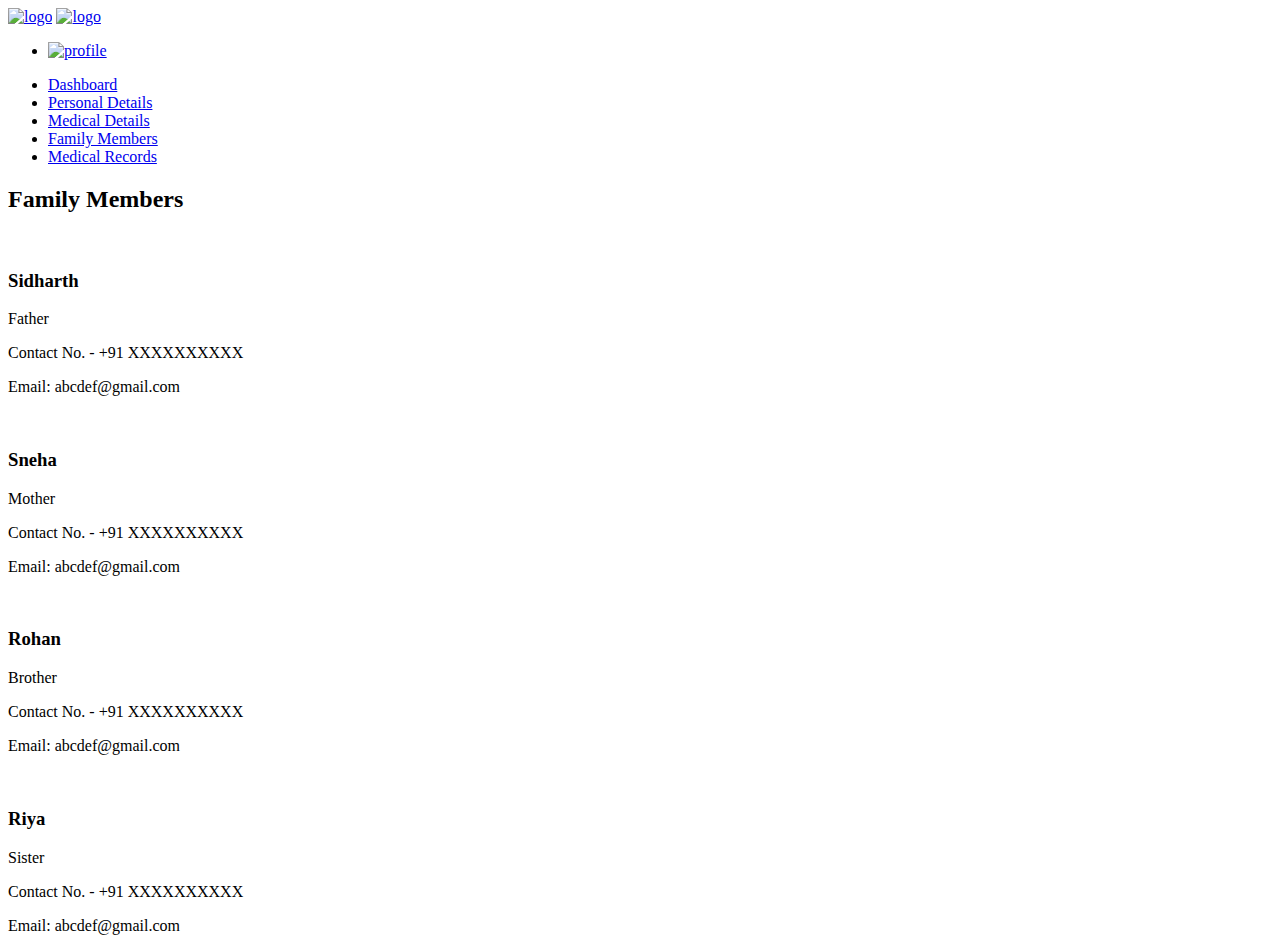
==== family_members.html @ d329fb8d "Add files via upload" ====
<!DOCTYPE html>
<html lang="en">

<head>
    <meta charset="UTF-8">
    <meta http-equiv="X-UA-Compatible" content="IE=edge">
    <meta name="viewport" content="width=device-width, initial-scale=1.0">
    <title>Family Members</title>
    <link rel="stylesheet" href="/assets/css/adminstyle.css">
    <link rel="shortcut icon" href="/images/logo.png" />
</head>

<div class="container-scroller">
  <nav class="navbar col-lg-12 col-12 p-0 fixed-top d-flex flex-row">
    <div class="text-center navbar-brand-wrapper d-flex align-items-center justify-content-center">
      <a class="navbar-brand brand-logo mr-5" href="./homeindex.html"><img src="/images/favicon.jpeg" class="mr-2"
          alt="logo" /></a>
      <a class="navbar-brand brand-logo-mini" href="./homeindex.html"><img src="/images/favicon.jpeg" alt="logo" /></a>
    </div>
    <div class="navbar-menu-wrapper d-flex align-items-center justify-content-end">
      <ul class="navbar-nav navbar-nav-right">
        <li class="nav-item nav-profile dropdown">
          <a class="nav-link dropdown-toggle" href="./index.html" data-toggle="dropdown" id="profileDropdown">
            <img src="/images/profile.jpg" alt="profile" />
          </a>
        </li>
      </ul>

    </div>
  </nav>

    
  <div class="container-fluid page-body-wrapper">
    <nav class="sidebar sidebar-offcanvas" id="sidebar">
      <ul class="nav">
        <li class="nav-item">
          <a class="nav-link" href="./index.html">
            <i class="icon-grid menu-icon"></i>
            <span class="menu-title">Dashboard</span>
          </a>
        </li>

        <li class="nav-item">
          <a class="nav-link" href="./personal_details.html">
            <i class="icon-grid menu-icon"></i>
            <span class="menu-title">Personal Details</span>
          </a>
        </li>

        <li class="nav-item">
          <a class="nav-link" href="./medical_details.html">
            <i class="icon-grid menu-icon"></i>
            <span class="menu-title">Medical Details</span>
          </a>
        </li>

        <li class="nav-item">
          <a class="nav-link" href="./family_members.html">
            <i class="icon-grid menu-icon"></i>
            <span class="menu-title">Family Members</span>
          </a>
        </li>

        <li class="nav-item">
          <a class="nav-link" href="./past_record.html">
            <i class="icon-grid menu-icon"></i>
            <span class="menu-title">Medical Records</span>
          </a>
        </li>
                            
      </ul>
    </nav>
    <section id="family_members" class="family_members">
      <div class="container">

        <div class="family_members_section-title">
          <h2>Family Members</h2>
          
        </div>

        <div class="row">

          <div class="col-lg-6">
            <div class="member d-flex align-items-start">
              <div class="pic"><img src="/images/family_members/father.png" class="img-fluid" alt=""></div>
              <div class="member-info">
                <h3>Sidharth</h3>
                <span>Father</span>
                <p>Contact No. - +91 XXXXXXXXXX</p>
                <p>Email: abcdef@gmail.com</p>
              </div>
            </div>
          </div>

          <div class="col-lg-6 mt-4 mt-lg-0">
            <div class="member d-flex align-items-start">
              <div class="pic"><img src="/images/family_members/women.jpeg" class="img-fluid" alt=""></div>
              <div class="member-info">
                <h3>Sneha</h3>
                <span>Mother</span>
                <p>Contact No. - +91 XXXXXXXXXX</p>
                <p>Email: abcdef@gmail.com</p>
              </div>
            </div>
          </div>

          <div class="col-lg-6 mt-4">
            <div class="member d-flex align-items-start">
              <div class="pic"><img src="/images/family_members/brother.jpg" class="img-fluid" alt=""></div>
              <div class="member-info">
                <h3>Rohan</h3>
                <span>Brother</span>
                <p>Contact No. - +91 XXXXXXXXXX</p>
                <p>Email: abcdef@gmail.com</p>
              </div>
            </div>
          </div>

          <div class="col-lg-6 mt-4">
            <div class="member d-flex align-items-start">
              <div class="pic"><img src="/images/family_members/sister.jpg" class="img-fluid" alt=""></div>
              <div class="member-info">
                <h3>Riya</h3>
                <span>Sister</span>
                <p>Contact No. - +91 XXXXXXXXXX</p>
                <p>Email: abcdef@gmail.com</p>
              </div>
            </div>
          </div>
        </div>
      </div>
    </section>

</html>
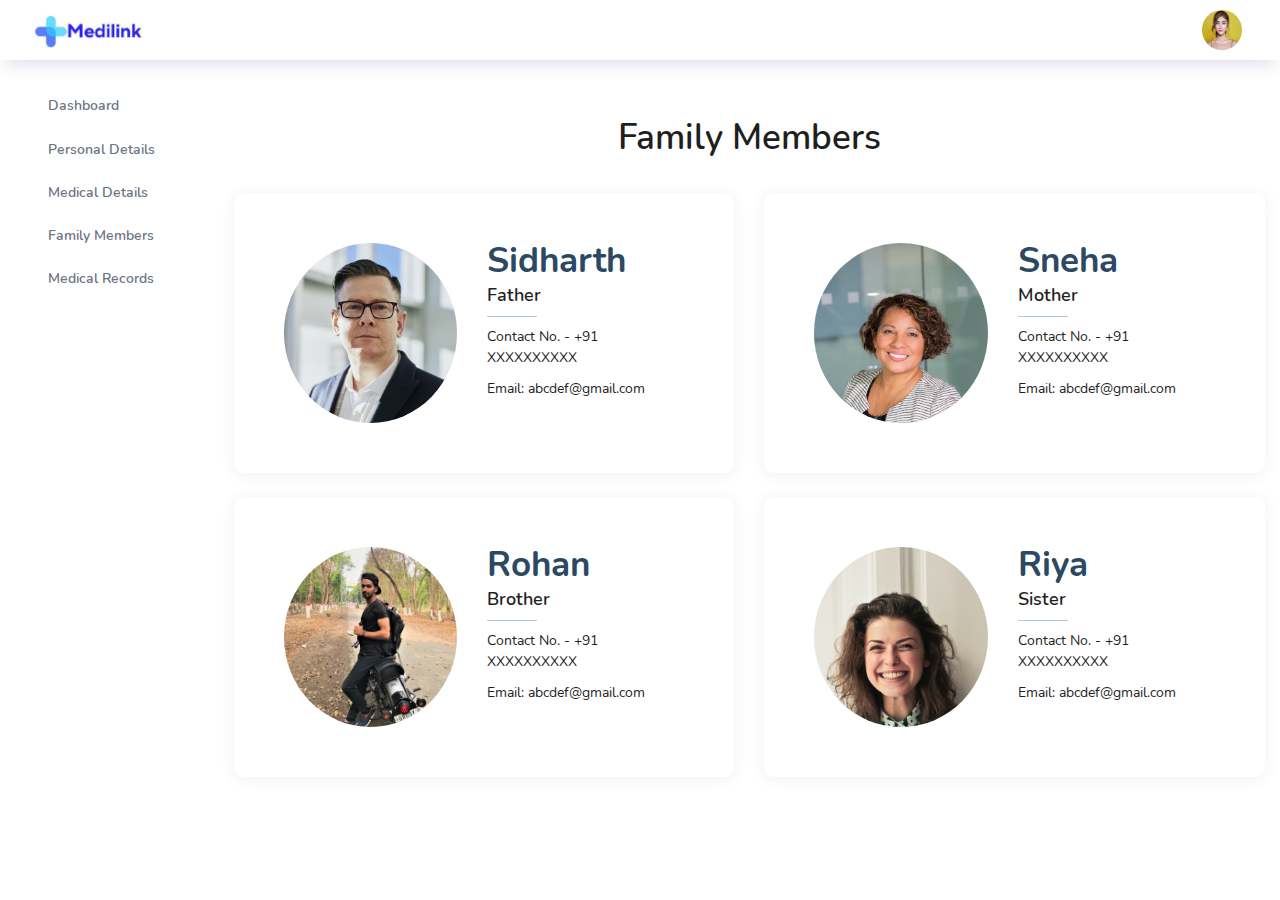
==== commit fa46697e: "Update family_members.html by replacing index.html with home_index.html" ====
--- a/family_members.html
+++ b/family_members.html
@@ -20,7 +20,7 @@
     <div class="navbar-menu-wrapper d-flex align-items-center justify-content-end">
       <ul class="navbar-nav navbar-nav-right">
         <li class="nav-item nav-profile dropdown">
-          <a class="nav-link dropdown-toggle" href="./index.html" data-toggle="dropdown" id="profileDropdown">
+          <a class="nav-link dropdown-toggle" href="./home_index.html" data-toggle="dropdown" id="profileDropdown">
             <img src="/images/profile.jpg" alt="profile" />
           </a>
         </li>
@@ -34,7 +34,7 @@
     <nav class="sidebar sidebar-offcanvas" id="sidebar">
       <ul class="nav">
         <li class="nav-item">
-          <a class="nav-link" href="./index.html">
+          <a class="nav-link" href="./home_index.html">
             <i class="icon-grid menu-icon"></i>
             <span class="menu-title">Dashboard</span>
           </a>
@@ -131,4 +131,4 @@
       </div>
     </section>
 
-</html>+</html>
--- a/assets/css/adminstyle.css
+++ b/assets/css/adminstyle.css
@@ -0,0 +1,30624 @@
+@-moz-keyframes flash {
+  0% {
+    opacity: 1;
+  }
+  25% {
+    opacity: 0;
+  }
+  50% {
+    opacity: 1;
+  }
+  75% {
+    opacity: 0;
+  }
+  100% {
+    opacity: 1;
+  }
+}
+
+@-webkit-keyframes flash {
+  0% {
+    opacity: 1;
+  }
+  25% {
+    opacity: 0;
+  }
+  50% {
+    opacity: 1;
+  }
+  75% {
+    opacity: 0;
+  }
+  100% {
+    opacity: 1;
+  }
+}
+
+@-o-keyframes flash {
+  0% {
+    opacity: 1;
+  }
+  25% {
+    opacity: 0;
+  }
+  50% {
+    opacity: 1;
+  }
+  75% {
+    opacity: 0;
+  }
+  100% {
+    opacity: 1;
+  }
+}
+
+@-ms-keyframes flash {
+  0% {
+    opacity: 1;
+  }
+  25% {
+    opacity: 0;
+  }
+  50% {
+    opacity: 1;
+  }
+  75% {
+    opacity: 0;
+  }
+  100% {
+    opacity: 1;
+  }
+}
+
+@keyframes flash {
+  0% {
+    opacity: 1;
+  }
+  25% {
+    opacity: 0;
+  }
+  50% {
+    opacity: 1;
+  }
+  75% {
+    opacity: 0;
+  }
+  100% {
+    opacity: 1;
+  }
+}
+
+@-moz-keyframes bounce {
+  0% {
+    -webkit-transform: translateY(0);
+    -moz-transform: translateY(0);
+    -ms-transform: translateY(0);
+    -o-transform: translateY(0);
+    transform: translateY(0);
+  }
+  20% {
+    -webkit-transform: translateY(0);
+    -moz-transform: translateY(0);
+    -ms-transform: translateY(0);
+    -o-transform: translateY(0);
+    transform: translateY(0);
+  }
+  40% {
+    -webkit-transform: translateY(-30px);
+    -moz-transform: translateY(-30px);
+    -ms-transform: translateY(-30px);
+    -o-transform: translateY(-30px);
+    transform: translateY(-30px);
+  }
+  50% {
+    -webkit-transform: translateY(0);
+    -moz-transform: translateY(0);
+    -ms-transform: translateY(0);
+    -o-transform: translateY(0);
+    transform: translateY(0);
+  }
+  60% {
+    -webkit-transform: translateY(-15px);
+    -moz-transform: translateY(-15px);
+    -ms-transform: translateY(-15px);
+    -o-transform: translateY(-15px);
+    transform: translateY(-15px);
+  }
+  80% {
+    -webkit-transform: translateY(0);
+    -moz-transform: translateY(0);
+    -ms-transform: translateY(0);
+    -o-transform: translateY(0);
+    transform: translateY(0);
+  }
+  100% {
+    -webkit-transform: translateY(0);
+    -moz-transform: translateY(0);
+    -ms-transform: translateY(0);
+    -o-transform: translateY(0);
+    transform: translateY(0);
+  }
+}
+
+@-webkit-keyframes bounce {
+  0% {
+    -webkit-transform: translateY(0);
+    -moz-transform: translateY(0);
+    -ms-transform: translateY(0);
+    -o-transform: translateY(0);
+    transform: translateY(0);
+  }
+  20% {
+    -webkit-transform: translateY(0);
+    -moz-transform: translateY(0);
+    -ms-transform: translateY(0);
+    -o-transform: translateY(0);
+    transform: translateY(0);
+  }
+  40% {
+    -webkit-transform: translateY(-30px);
+    -moz-transform: translateY(-30px);
+    -ms-transform: translateY(-30px);
+    -o-transform: translateY(-30px);
+    transform: translateY(-30px);
+  }
+  50% {
+    -webkit-transform: translateY(0);
+    -moz-transform: translateY(0);
+    -ms-transform: translateY(0);
+    -o-transform: translateY(0);
+    transform: translateY(0);
+  }
+  60% {
+    -webkit-transform: translateY(-15px);
+    -moz-transform: translateY(-15px);
+    -ms-transform: translateY(-15px);
+    -o-transform: translateY(-15px);
+    transform: translateY(-15px);
+  }
+  80% {
+    -webkit-transform: translateY(0);
+    -moz-transform: translateY(0);
+    -ms-transform: translateY(0);
+    -o-transform: translateY(0);
+    transform: translateY(0);
+  }
+  100% {
+    -webkit-transform: translateY(0);
+    -moz-transform: translateY(0);
+    -ms-transform: translateY(0);
+    -o-transform: translateY(0);
+    transform: translateY(0);
+  }
+}
+
+@-o-keyframes bounce {
+  0% {
+    -webkit-transform: translateY(0);
+    -moz-transform: translateY(0);
+    -ms-transform: translateY(0);
+    -o-transform: translateY(0);
+    transform: translateY(0);
+  }
+  20% {
+    -webkit-transform: translateY(0);
+    -moz-transform: translateY(0);
+    -ms-transform: translateY(0);
+    -o-transform: translateY(0);
+    transform: translateY(0);
+  }
+  40% {
+    -webkit-transform: translateY(-30px);
+    -moz-transform: translateY(-30px);
+    -ms-transform: translateY(-30px);
+    -o-transform: translateY(-30px);
+    transform: translateY(-30px);
+  }
+  50% {
+    -webkit-transform: translateY(0);
+    -moz-transform: translateY(0);
+    -ms-transform: translateY(0);
+    -o-transform: translateY(0);
+    transform: translateY(0);
+  }
+  60% {
+    -webkit-transform: translateY(-15px);
+    -moz-transform: translateY(-15px);
+    -ms-transform: translateY(-15px);
+    -o-transform: translateY(-15px);
+    transform: translateY(-15px);
+  }
+  80% {
+    -webkit-transform: translateY(0);
+    -moz-transform: translateY(0);
+    -ms-transform: translateY(0);
+    -o-transform: translateY(0);
+    transform: translateY(0);
+  }
+  100% {
+    -webkit-transform: translateY(0);
+    -moz-transform: translateY(0);
+    -ms-transform: translateY(0);
+    -o-transform: translateY(0);
+    transform: translateY(0);
+  }
+}
+
+@-ms-keyframes bounce {
+  0% {
+    -webkit-transform: translateY(0);
+    -moz-transform: translateY(0);
+    -ms-transform: translateY(0);
+    -o-transform: translateY(0);
+    transform: translateY(0);
+  }
+  20% {
+    -webkit-transform: translateY(0);
+    -moz-transform: translateY(0);
+    -ms-transform: translateY(0);
+    -o-transform: translateY(0);
+    transform: translateY(0);
+  }
+  40% {
+    -webkit-transform: translateY(-30px);
+    -moz-transform: translateY(-30px);
+    -ms-transform: translateY(-30px);
+    -o-transform: translateY(-30px);
+    transform: translateY(-30px);
+  }
+  50% {
+    -webkit-transform: translateY(0);
+    -moz-transform: translateY(0);
+    -ms-transform: translateY(0);
+    -o-transform: translateY(0);
+    transform: translateY(0);
+  }
+  60% {
+    -webkit-transform: translateY(-15px);
+    -moz-transform: translateY(-15px);
+    -ms-transform: translateY(-15px);
+    -o-transform: translateY(-15px);
+    transform: translateY(-15px);
+  }
+  80% {
+    -webkit-transform: translateY(0);
+    -moz-transform: translateY(0);
+    -ms-transform: translateY(0);
+    -o-transform: translateY(0);
+    transform: translateY(0);
+  }
+  100% {
+    -webkit-transform: translateY(0);
+    -moz-transform: translateY(0);
+    -ms-transform: translateY(0);
+    -o-transform: translateY(0);
+    transform: translateY(0);
+  }
+}
+
+@keyframes bounce {
+  0% {
+    -webkit-transform: translateY(0);
+    -moz-transform: translateY(0);
+    -ms-transform: translateY(0);
+    -o-transform: translateY(0);
+    transform: translateY(0);
+  }
+  20% {
+    -webkit-transform: translateY(0);
+    -moz-transform: translateY(0);
+    -ms-transform: translateY(0);
+    -o-transform: translateY(0);
+    transform: translateY(0);
+  }
+  40% {
+    -webkit-transform: translateY(-30px);
+    -moz-transform: translateY(-30px);
+    -ms-transform: translateY(-30px);
+    -o-transform: translateY(-30px);
+    transform: translateY(-30px);
+  }
+  50% {
+    -webkit-transform: translateY(0);
+    -moz-transform: translateY(0);
+    -ms-transform: translateY(0);
+    -o-transform: translateY(0);
+    transform: translateY(0);
+  }
+  60% {
+    -webkit-transform: translateY(-15px);
+    -moz-transform: translateY(-15px);
+    -ms-transform: translateY(-15px);
+    -o-transform: translateY(-15px);
+    transform: translateY(-15px);
+  }
+  80% {
+    -webkit-transform: translateY(0);
+    -moz-transform: translateY(0);
+    -ms-transform: translateY(0);
+    -o-transform: translateY(0);
+    transform: translateY(0);
+  }
+  100% {
+    -webkit-transform: translateY(0);
+    -moz-transform: translateY(0);
+    -ms-transform: translateY(0);
+    -o-transform: translateY(0);
+    transform: translateY(0);
+  }
+}
+
+@-moz-keyframes shake {
+  0% {
+    -webkit-transform: translateX(0);
+    -moz-transform: translateX(0);
+    -ms-transform: translateX(0);
+    -o-transform: translateX(0);
+    transform: translateX(0);
+  }
+  10% {
+    -webkit-transform: translateX(-10px);
+    -moz-transform: translateX(-10px);
+    -ms-transform: translateX(-10px);
+    -o-transform: translateX(-10px);
+    transform: translateX(-10px);
+  }
+  20% {
+    -webkit-transform: translateX(10px);
+    -moz-transform: translateX(10px);
+    -ms-transform: translateX(10px);
+    -o-transform: translateX(10px);
+    transform: translateX(10px);
+  }
+  30% {
+    -webkit-transform: translateX(-10px);
+    -moz-transform: translateX(-10px);
+    -ms-transform: translateX(-10px);
+    -o-transform: translateX(-10px);
+    transform: translateX(-10px);
+  }
+  40% {
+    -webkit-transform: translateX(10px);
+    -moz-transform: translateX(10px);
+    -ms-transform: translateX(10px);
+    -o-transform: translateX(10px);
+    transform: translateX(10px);
+  }
+  50% {
+    -webkit-transform: translateX(-10px);
+    -moz-transform: translateX(-10px);
+    -ms-transform: translateX(-10px);
+    -o-transform: translateX(-10px);
+    transform: translateX(-10px);
+  }
+  60% {
+    -webkit-transform: translateX(10px);
+    -moz-transform: translateX(10px);
+    -ms-transform: translateX(10px);
+    -o-transform: translateX(10px);
+    transform: translateX(10px);
+  }
+  70% {
+    -webkit-transform: translateX(-10px);
+    -moz-transform: translateX(-10px);
+    -ms-transform: translateX(-10px);
+    -o-transform: translateX(-10px);
+    transform: translateX(-10px);
+  }
+  80% {
+    -webkit-transform: translateX(10px);
+    -moz-transform: translateX(10px);
+    -ms-transform: translateX(10px);
+    -o-transform: translateX(10px);
+    transform: translateX(10px);
+  }
+  90% {
+    -webkit-transform: translateX(-10px);
+    -moz-transform: translateX(-10px);
+    -ms-transform: translateX(-10px);
+    -o-transform: translateX(-10px);
+    transform: translateX(-10px);
+  }
+  100% {
+    -webkit-transform: translateX(0);
+    -moz-transform: translateX(0);
+    -ms-transform: translateX(0);
+    -o-transform: translateX(0);
+    transform: translateX(0);
+  }
+}
+
+@-webkit-keyframes shake {
+  0% {
+    -webkit-transform: translateX(0);
+    -moz-transform: translateX(0);
+    -ms-transform: translateX(0);
+    -o-transform: translateX(0);
+    transform: translateX(0);
+  }
+  10% {
+    -webkit-transform: translateX(-10px);
+    -moz-transform: translateX(-10px);
+    -ms-transform: translateX(-10px);
+    -o-transform: translateX(-10px);
+    transform: translateX(-10px);
+  }
+  20% {
+    -webkit-transform: translateX(10px);
+    -moz-transform: translateX(10px);
+    -ms-transform: translateX(10px);
+    -o-transform: translateX(10px);
+    transform: translateX(10px);
+  }
+  30% {
+    -webkit-transform: translateX(-10px);
+    -moz-transform: translateX(-10px);
+    -ms-transform: translateX(-10px);
+    -o-transform: translateX(-10px);
+    transform: translateX(-10px);
+  }
+  40% {
+    -webkit-transform: translateX(10px);
+    -moz-transform: translateX(10px);
+    -ms-transform: translateX(10px);
+    -o-transform: translateX(10px);
+    transform: translateX(10px);
+  }
+  50% {
+    -webkit-transform: translateX(-10px);
+    -moz-transform: translateX(-10px);
+    -ms-transform: translateX(-10px);
+    -o-transform: translateX(-10px);
+    transform: translateX(-10px);
+  }
+  60% {
+    -webkit-transform: translateX(10px);
+    -moz-transform: translateX(10px);
+    -ms-transform: translateX(10px);
+    -o-transform: translateX(10px);
+    transform: translateX(10px);
+  }
+  70% {
+    -webkit-transform: translateX(-10px);
+    -moz-transform: translateX(-10px);
+    -ms-transform: translateX(-10px);
+    -o-transform: translateX(-10px);
+    transform: translateX(-10px);
+  }
+  80% {
+    -webkit-transform: translateX(10px);
+    -moz-transform: translateX(10px);
+    -ms-transform: translateX(10px);
+    -o-transform: translateX(10px);
+    transform: translateX(10px);
+  }
+  90% {
+    -webkit-transform: translateX(-10px);
+    -moz-transform: translateX(-10px);
+    -ms-transform: translateX(-10px);
+    -o-transform: translateX(-10px);
+    transform: translateX(-10px);
+  }
+  100% {
+    -webkit-transform: translateX(0);
+    -moz-transform: translateX(0);
+    -ms-transform: translateX(0);
+    -o-transform: translateX(0);
+    transform: translateX(0);
+  }
+}
+
+@-o-keyframes shake {
+  0% {
+    -webkit-transform: translateX(0);
+    -moz-transform: translateX(0);
+    -ms-transform: translateX(0);
+    -o-transform: translateX(0);
+    transform: translateX(0);
+  }
+  10% {
+    -webkit-transform: translateX(-10px);
+    -moz-transform: translateX(-10px);
+    -ms-transform: translateX(-10px);
+    -o-transform: translateX(-10px);
+    transform: translateX(-10px);
+  }
+  20% {
+    -webkit-transform: translateX(10px);
+    -moz-transform: translateX(10px);
+    -ms-transform: translateX(10px);
+    -o-transform: translateX(10px);
+    transform: translateX(10px);
+  }
+  30% {
+    -webkit-transform: translateX(-10px);
+    -moz-transform: translateX(-10px);
+    -ms-transform: translateX(-10px);
+    -o-transform: translateX(-10px);
+    transform: translateX(-10px);
+  }
+  40% {
+    -webkit-transform: translateX(10px);
+    -moz-transform: translateX(10px);
+    -ms-transform: translateX(10px);
+    -o-transform: translateX(10px);
+    transform: translateX(10px);
+  }
+  50% {
+    -webkit-transform: translateX(-10px);
+    -moz-transform: translateX(-10px);
+    -ms-transform: translateX(-10px);
+    -o-transform: translateX(-10px);
+    transform: translateX(-10px);
+  }
+  60% {
+    -webkit-transform: translateX(10px);
+    -moz-transform: translateX(10px);
+    -ms-transform: translateX(10px);
+    -o-transform: translateX(10px);
+    transform: translateX(10px);
+  }
+  70% {
+    -webkit-transform: translateX(-10px);
+    -moz-transform: translateX(-10px);
+    -ms-transform: translateX(-10px);
+    -o-transform: translateX(-10px);
+    transform: translateX(-10px);
+  }
+  80% {
+    -webkit-transform: translateX(10px);
+    -moz-transform: translateX(10px);
+    -ms-transform: translateX(10px);
+    -o-transform: translateX(10px);
+    transform: translateX(10px);
+  }
+  90% {
+    -webkit-transform: translateX(-10px);
+    -moz-transform: translateX(-10px);
+    -ms-transform: translateX(-10px);
+    -o-transform: translateX(-10px);
+    transform: translateX(-10px);
+  }
+  100% {
+    -webkit-transform: translateX(0);
+    -moz-transform: translateX(0);
+    -ms-transform: translateX(0);
+    -o-transform: translateX(0);
+    transform: translateX(0);
+  }
+}
+
+@-ms-keyframes shake {
+  0% {
+    -webkit-transform: translateX(0);
+    -moz-transform: translateX(0);
+    -ms-transform: translateX(0);
+    -o-transform: translateX(0);
+    transform: translateX(0);
+  }
+  10% {
+    -webkit-transform: translateX(-10px);
+    -moz-transform: translateX(-10px);
+    -ms-transform: translateX(-10px);
+    -o-transform: translateX(-10px);
+    transform: translateX(-10px);
+  }
+  20% {
+    -webkit-transform: translateX(10px);
+    -moz-transform: translateX(10px);
+    -ms-transform: translateX(10px);
+    -o-transform: translateX(10px);
+    transform: translateX(10px);
+  }
+  30% {
+    -webkit-transform: translateX(-10px);
+    -moz-transform: translateX(-10px);
+    -ms-transform: translateX(-10px);
+    -o-transform: translateX(-10px);
+    transform: translateX(-10px);
+  }
+  40% {
+    -webkit-transform: translateX(10px);
+    -moz-transform: translateX(10px);
+    -ms-transform: translateX(10px);
+    -o-transform: translateX(10px);
+    transform: translateX(10px);
+  }
+  50% {
+    -webkit-transform: translateX(-10px);
+    -moz-transform: translateX(-10px);
+    -ms-transform: translateX(-10px);
+    -o-transform: translateX(-10px);
+    transform: translateX(-10px);
+  }
+  60% {
+    -webkit-transform: translateX(10px);
+    -moz-transform: translateX(10px);
+    -ms-transform: translateX(10px);
+    -o-transform: translateX(10px);
+    transform: translateX(10px);
+  }
+  70% {
+    -webkit-transform: translateX(-10px);
+    -moz-transform: translateX(-10px);
+    -ms-transform: translateX(-10px);
+    -o-transform: translateX(-10px);
+    transform: translateX(-10px);
+  }
+  80% {
+    -webkit-transform: translateX(10px);
+    -moz-transform: translateX(10px);
+    -ms-transform: translateX(10px);
+    -o-transform: translateX(10px);
+    transform: translateX(10px);
+  }
+  90% {
+    -webkit-transform: translateX(-10px);
+    -moz-transform: translateX(-10px);
+    -ms-transform: translateX(-10px);
+    -o-transform: translateX(-10px);
+    transform: translateX(-10px);
+  }
+  100% {
+    -webkit-transform: translateX(0);
+    -moz-transform: translateX(0);
+    -ms-transform: translateX(0);
+    -o-transform: translateX(0);
+    transform: translateX(0);
+  }
+}
+
+@keyframes shake {
+  0% {
+    -webkit-transform: translateX(0);
+    -moz-transform: translateX(0);
+    -ms-transform: translateX(0);
+    -o-transform: translateX(0);
+    transform: translateX(0);
+  }
+  10% {
+    -webkit-transform: translateX(-10px);
+    -moz-transform: translateX(-10px);
+    -ms-transform: translateX(-10px);
+    -o-transform: translateX(-10px);
+    transform: translateX(-10px);
+  }
+  20% {
+    -webkit-transform: translateX(10px);
+    -moz-transform: translateX(10px);
+    -ms-transform: translateX(10px);
+    -o-transform: translateX(10px);
+    transform: translateX(10px);
+  }
+  30% {
+    -webkit-transform: translateX(-10px);
+    -moz-transform: translateX(-10px);
+    -ms-transform: translateX(-10px);
+    -o-transform: translateX(-10px);
+    transform: translateX(-10px);
+  }
+  40% {
+    -webkit-transform: translateX(10px);
+    -moz-transform: translateX(10px);
+    -ms-transform: translateX(10px);
+    -o-transform: translateX(10px);
+    transform: translateX(10px);
+  }
+  50% {
+    -webkit-transform: translateX(-10px);
+    -moz-transform: translateX(-10px);
+    -ms-transform: translateX(-10px);
+    -o-transform: translateX(-10px);
+    transform: translateX(-10px);
+  }
+  60% {
+    -webkit-transform: translateX(10px);
+    -moz-transform: translateX(10px);
+    -ms-transform: translateX(10px);
+    -o-transform: translateX(10px);
+    transform: translateX(10px);
+  }
+  70% {
+    -webkit-transform: translateX(-10px);
+    -moz-transform: translateX(-10px);
+    -ms-transform: translateX(-10px);
+    -o-transform: translateX(-10px);
+    transform: translateX(-10px);
+  }
+  80% {
+    -webkit-transform: translateX(10px);
+    -moz-transform: translateX(10px);
+    -ms-transform: translateX(10px);
+    -o-transform: translateX(10px);
+    transform: translateX(10px);
+  }
+  90% {
+    -webkit-transform: translateX(-10px);
+    -moz-transform: translateX(-10px);
+    -ms-transform: translateX(-10px);
+    -o-transform: translateX(-10px);
+    transform: translateX(-10px);
+  }
+  100% {
+    -webkit-transform: translateX(0);
+    -moz-transform: translateX(0);
+    -ms-transform: translateX(0);
+    -o-transform: translateX(0);
+    transform: translateX(0);
+  }
+}
+
+@-moz-keyframes tada {
+  0% {
+    -webkit-transform: scale(1, 1);
+    -moz-transform: scale(1, 1);
+    -ms-transform: scale(1, 1);
+    -o-transform: scale(1, 1);
+    transform: scale(1, 1);
+  }
+  10% {
+    -webkit-transform: scale(0.9) rotate(-3deg);
+    -moz-transform: scale(0.9) rotate(-3deg);
+    -ms-transform: scale(0.9) rotate(-3deg);
+    -o-transform: scale(0.9) rotate(-3deg);
+    transform: scale(0.9) rotate(-3deg);
+  }
+  20% {
+    -webkit-transform: scale(0.9) rotate(-3deg);
+    -moz-transform: scale(0.9) rotate(-3deg);
+    -ms-transform: scale(0.9) rotate(-3deg);
+    -o-transform: scale(0.9) rotate(-3deg);
+    transform: scale(0.9) rotate(-3deg);
+  }
+  30% {
+    -webkit-transform: scale(1.1) rotate(3deg);
+    -moz-transform: scale(1.1) rotate(3deg);
+    -ms-transform: scale(1.1) rotate(3deg);
+    -o-transform: scale(1.1) rotate(3deg);
+    transform: scale(1.1) rotate(3deg);
+  }
+  40% {
+    -webkit-transform: scale(1.1) rotate(-3deg);
+    -moz-transform: scale(1.1) rotate(-3deg);
+    -ms-transform: scale(1.1) rotate(-3deg);
+    -o-transform: scale(1.1) rotate(-3deg);
+    transform: scale(1.1) rotate(-3deg);
+  }
+  50% {
+    -webkit-transform: scale(1.1) rotate(3deg);
+    -moz-transform: scale(1.1) rotate(3deg);
+    -ms-transform: scale(1.1) rotate(3deg);
+    -o-transform: scale(1.1) rotate(3deg);
+    transform: scale(1.1) rotate(3deg);
+  }
+  60% {
+    -webkit-transform: scale(1.1) rotate(-3deg);
+    -moz-transform: scale(1.1) rotate(-3deg);
+    -ms-transform: scale(1.1) rotate(-3deg);
+    -o-transform: scale(1.1) rotate(-3deg);
+    transform: scale(1.1) rotate(-3deg);
+  }
+  70% {
+    -webkit-transform: scale(1.1) rotate(3deg);
+    -moz-transform: scale(1.1) rotate(3deg);
+    -ms-transform: scale(1.1) rotate(3deg);
+    -o-transform: scale(1.1) rotate(3deg);
+    transform: scale(1.1) rotate(3deg);
+  }
+  80% {
+    -webkit-transform: scale(1.1) rotate(-3deg);
+    -moz-transform: scale(1.1) rotate(-3deg);
+    -ms-transform: scale(1.1) rotate(-3deg);
+    -o-transform: scale(1.1) rotate(-3deg);
+    transform: scale(1.1) rotate(-3deg);
+  }
+  90% {
+    -webkit-transform: scale(1.1) rotate(3deg);
+    -moz-transform: scale(1.1) rotate(3deg);
+    -ms-transform: scale(1.1) rotate(3deg);
+    -o-transform: scale(1.1) rotate(3deg);
+    transform: scale(1.1) rotate(3deg);
+  }
+  100% {
+    -webkit-transform: scale(1) rotate(0);
+    -moz-transform: scale(1) rotate(0);
+    -ms-transform: scale(1) rotate(0);
+    -o-transform: scale(1) rotate(0);
+    transform: scale(1) rotate(0);
+  }
+}
+
+@-webkit-keyframes tada {
+  0% {
+    -webkit-transform: scale(1, 1);
+    -moz-transform: scale(1, 1);
+    -ms-transform: scale(1, 1);
+    -o-transform: scale(1, 1);
+    transform: scale(1, 1);
+  }
+  10% {
+    -webkit-transform: scale(0.9) rotate(-3deg);
+    -moz-transform: scale(0.9) rotate(-3deg);
+    -ms-transform: scale(0.9) rotate(-3deg);
+    -o-transform: scale(0.9) rotate(-3deg);
+    transform: scale(0.9) rotate(-3deg);
+  }
+  20% {
+    -webkit-transform: scale(0.9) rotate(-3deg);
+    -moz-transform: scale(0.9) rotate(-3deg);
+    -ms-transform: scale(0.9) rotate(-3deg);
+    -o-transform: scale(0.9) rotate(-3deg);
+    transform: scale(0.9) rotate(-3deg);
+  }
+  30% {
+    -webkit-transform: scale(1.1) rotate(3deg);
+    -moz-transform: scale(1.1) rotate(3deg);
+    -ms-transform: scale(1.1) rotate(3deg);
+    -o-transform: scale(1.1) rotate(3deg);
+    transform: scale(1.1) rotate(3deg);
+  }
+  40% {
+    -webkit-transform: scale(1.1) rotate(-3deg);
+    -moz-transform: scale(1.1) rotate(-3deg);
+    -ms-transform: scale(1.1) rotate(-3deg);
+    -o-transform: scale(1.1) rotate(-3deg);
+    transform: scale(1.1) rotate(-3deg);
+  }
+  50% {
+    -webkit-transform: scale(1.1) rotate(3deg);
+    -moz-transform: scale(1.1) rotate(3deg);
+    -ms-transform: scale(1.1) rotate(3deg);
+    -o-transform: scale(1.1) rotate(3deg);
+    transform: scale(1.1) rotate(3deg);
+  }
+  60% {
+    -webkit-transform: scale(1.1) rotate(-3deg);
+    -moz-transform: scale(1.1) rotate(-3deg);
+    -ms-transform: scale(1.1) rotate(-3deg);
+    -o-transform: scale(1.1) rotate(-3deg);
+    transform: scale(1.1) rotate(-3deg);
+  }
+  70% {
+    -webkit-transform: scale(1.1) rotate(3deg);
+    -moz-transform: scale(1.1) rotate(3deg);
+    -ms-transform: scale(1.1) rotate(3deg);
+    -o-transform: scale(1.1) rotate(3deg);
+    transform: scale(1.1) rotate(3deg);
+  }
+  80% {
+    -webkit-transform: scale(1.1) rotate(-3deg);
+    -moz-transform: scale(1.1) rotate(-3deg);
+    -ms-transform: scale(1.1) rotate(-3deg);
+    -o-transform: scale(1.1) rotate(-3deg);
+    transform: scale(1.1) rotate(-3deg);
+  }
+  90% {
+    -webkit-transform: scale(1.1) rotate(3deg);
+    -moz-transform: scale(1.1) rotate(3deg);
+    -ms-transform: scale(1.1) rotate(3deg);
+    -o-transform: scale(1.1) rotate(3deg);
+    transform: scale(1.1) rotate(3deg);
+  }
+  100% {
+    -webkit-transform: scale(1) rotate(0);
+    -moz-transform: scale(1) rotate(0);
+    -ms-transform: scale(1) rotate(0);
+    -o-transform: scale(1) rotate(0);
+    transform: scale(1) rotate(0);
+  }
+}
+
+@-o-keyframes tada {
+  0% {
+    -webkit-transform: scale(1, 1);
+    -moz-transform: scale(1, 1);
+    -ms-transform: scale(1, 1);
+    -o-transform: scale(1, 1);
+    transform: scale(1, 1);
+  }
+  10% {
+    -webkit-transform: scale(0.9) rotate(-3deg);
+    -moz-transform: scale(0.9) rotate(-3deg);
+    -ms-transform: scale(0.9) rotate(-3deg);
+    -o-transform: scale(0.9) rotate(-3deg);
+    transform: scale(0.9) rotate(-3deg);
+  }
+  20% {
+    -webkit-transform: scale(0.9) rotate(-3deg);
+    -moz-transform: scale(0.9) rotate(-3deg);
+    -ms-transform: scale(0.9) rotate(-3deg);
+    -o-transform: scale(0.9) rotate(-3deg);
+    transform: scale(0.9) rotate(-3deg);
+  }
+  30% {
+    -webkit-transform: scale(1.1) rotate(3deg);
+    -moz-transform: scale(1.1) rotate(3deg);
+    -ms-transform: scale(1.1) rotate(3deg);
+    -o-transform: scale(1.1) rotate(3deg);
+    transform: scale(1.1) rotate(3deg);
+  }
+  40% {
+    -webkit-transform: scale(1.1) rotate(-3deg);
+    -moz-transform: scale(1.1) rotate(-3deg);
+    -ms-transform: scale(1.1) rotate(-3deg);
+    -o-transform: scale(1.1) rotate(-3deg);
+    transform: scale(1.1) rotate(-3deg);
+  }
+  50% {
+    -webkit-transform: scale(1.1) rotate(3deg);
+    -moz-transform: scale(1.1) rotate(3deg);
+    -ms-transform: scale(1.1) rotate(3deg);
+    -o-transform: scale(1.1) rotate(3deg);
+    transform: scale(1.1) rotate(3deg);
+  }
+  60% {
+    -webkit-transform: scale(1.1) rotate(-3deg);
+    -moz-transform: scale(1.1) rotate(-3deg);
+    -ms-transform: scale(1.1) rotate(-3deg);
+    -o-transform: scale(1.1) rotate(-3deg);
+    transform: scale(1.1) rotate(-3deg);
+  }
+  70% {
+    -webkit-transform: scale(1.1) rotate(3deg);
+    -moz-transform: scale(1.1) rotate(3deg);
+    -ms-transform: scale(1.1) rotate(3deg);
+    -o-transform: scale(1.1) rotate(3deg);
+    transform: scale(1.1) rotate(3deg);
+  }
+  80% {
+    -webkit-transform: scale(1.1) rotate(-3deg);
+    -moz-transform: scale(1.1) rotate(-3deg);
+    -ms-transform: scale(1.1) rotate(-3deg);
+    -o-transform: scale(1.1) rotate(-3deg);
+    transform: scale(1.1) rotate(-3deg);
+  }
+  90% {
+    -webkit-transform: scale(1.1) rotate(3deg);
+    -moz-transform: scale(1.1) rotate(3deg);
+    -ms-transform: scale(1.1) rotate(3deg);
+    -o-transform: scale(1.1) rotate(3deg);
+    transform: scale(1.1) rotate(3deg);
+  }
+  100% {
+    -webkit-transform: scale(1) rotate(0);
+    -moz-transform: scale(1) rotate(0);
+    -ms-transform: scale(1) rotate(0);
+    -o-transform: scale(1) rotate(0);
+    transform: scale(1) rotate(0);
+  }
+}
+
+@-ms-keyframes tada {
+  0% {
+    -webkit-transform: scale(1, 1);
+    -moz-transform: scale(1, 1);
+    -ms-transform: scale(1, 1);
+    -o-transform: scale(1, 1);
+    transform: scale(1, 1);
+  }
+  10% {
+    -webkit-transform: scale(0.9) rotate(-3deg);
+    -moz-transform: scale(0.9) rotate(-3deg);
+    -ms-transform: scale(0.9) rotate(-3deg);
+    -o-transform: scale(0.9) rotate(-3deg);
+    transform: scale(0.9) rotate(-3deg);
+  }
+  20% {
+    -webkit-transform: scale(0.9) rotate(-3deg);
+    -moz-transform: scale(0.9) rotate(-3deg);
+    -ms-transform: scale(0.9) rotate(-3deg);
+    -o-transform: scale(0.9) rotate(-3deg);
+    transform: scale(0.9) rotate(-3deg);
+  }
+  30% {
+    -webkit-transform: scale(1.1) rotate(3deg);
+    -moz-transform: scale(1.1) rotate(3deg);
+    -ms-transform: scale(1.1) rotate(3deg);
+    -o-transform: scale(1.1) rotate(3deg);
+    transform: scale(1.1) rotate(3deg);
+  }
+  40% {
+    -webkit-transform: scale(1.1) rotate(-3deg);
+    -moz-transform: scale(1.1) rotate(-3deg);
+    -ms-transform: scale(1.1) rotate(-3deg);
+    -o-transform: scale(1.1) rotate(-3deg);
+    transform: scale(1.1) rotate(-3deg);
+  }
+  50% {
+    -webkit-transform: scale(1.1) rotate(3deg);
+    -moz-transform: scale(1.1) rotate(3deg);
+    -ms-transform: scale(1.1) rotate(3deg);
+    -o-transform: scale(1.1) rotate(3deg);
+    transform: scale(1.1) rotate(3deg);
+  }
+  60% {
+    -webkit-transform: scale(1.1) rotate(-3deg);
+    -moz-transform: scale(1.1) rotate(-3deg);
+    -ms-transform: scale(1.1) rotate(-3deg);
+    -o-transform: scale(1.1) rotate(-3deg);
+    transform: scale(1.1) rotate(-3deg);
+  }
+  70% {
+    -webkit-transform: scale(1.1) rotate(3deg);
+    -moz-transform: scale(1.1) rotate(3deg);
+    -ms-transform: scale(1.1) rotate(3deg);
+    -o-transform: scale(1.1) rotate(3deg);
+    transform: scale(1.1) rotate(3deg);
+  }
+  80% {
+    -webkit-transform: scale(1.1) rotate(-3deg);
+    -moz-transform: scale(1.1) rotate(-3deg);
+    -ms-transform: scale(1.1) rotate(-3deg);
+    -o-transform: scale(1.1) rotate(-3deg);
+    transform: scale(1.1) rotate(-3deg);
+  }
+  90% {
+    -webkit-transform: scale(1.1) rotate(3deg);
+    -moz-transform: scale(1.1) rotate(3deg);
+    -ms-transform: scale(1.1) rotate(3deg);
+    -o-transform: scale(1.1) rotate(3deg);
+    transform: scale(1.1) rotate(3deg);
+  }
+  100% {
+    -webkit-transform: scale(1) rotate(0);
+    -moz-transform: scale(1) rotate(0);
+    -ms-transform: scale(1) rotate(0);
+    -o-transform: scale(1) rotate(0);
+    transform: scale(1) rotate(0);
+  }
+}
+
+@keyframes tada {
+  0% {
+    -webkit-transform: scale(1, 1);
+    -moz-transform: scale(1, 1);
+    -ms-transform: scale(1, 1);
+    -o-transform: scale(1, 1);
+    transform: scale(1, 1);
+  }
+  10% {
+    -webkit-transform: scale(0.9) rotate(-3deg);
+    -moz-transform: scale(0.9) rotate(-3deg);
+    -ms-transform: scale(0.9) rotate(-3deg);
+    -o-transform: scale(0.9) rotate(-3deg);
+    transform: scale(0.9) rotate(-3deg);
+  }
+  20% {
+    -webkit-transform: scale(0.9) rotate(-3deg);
+    -moz-transform: scale(0.9) rotate(-3deg);
+    -ms-transform: scale(0.9) rotate(-3deg);
+    -o-transform: scale(0.9) rotate(-3deg);
+    transform: scale(0.9) rotate(-3deg);
+  }
+  30% {
+    -webkit-transform: scale(1.1) rotate(3deg);
+    -moz-transform: scale(1.1) rotate(3deg);
+    -ms-transform: scale(1.1) rotate(3deg);
+    -o-transform: scale(1.1) rotate(3deg);
+    transform: scale(1.1) rotate(3deg);
+  }
+  40% {
+    -webkit-transform: scale(1.1) rotate(-3deg);
+    -moz-transform: scale(1.1) rotate(-3deg);
+    -ms-transform: scale(1.1) rotate(-3deg);
+    -o-transform: scale(1.1) rotate(-3deg);
+    transform: scale(1.1) rotate(-3deg);
+  }
+  50% {
+    -webkit-transform: scale(1.1) rotate(3deg);
+    -moz-transform: scale(1.1) rotate(3deg);
+    -ms-transform: scale(1.1) rotate(3deg);
+    -o-transform: scale(1.1) rotate(3deg);
+    transform: scale(1.1) rotate(3deg);
+  }
+  60% {
+    -webkit-transform: scale(1.1) rotate(-3deg);
+    -moz-transform: scale(1.1) rotate(-3deg);
+    -ms-transform: scale(1.1) rotate(-3deg);
+    -o-transform: scale(1.1) rotate(-3deg);
+    transform: scale(1.1) rotate(-3deg);
+  }
+  70% {
+    -webkit-transform: scale(1.1) rotate(3deg);
+    -moz-transform: scale(1.1) rotate(3deg);
+    -ms-transform: scale(1.1) rotate(3deg);
+    -o-transform: scale(1.1) rotate(3deg);
+    transform: scale(1.1) rotate(3deg);
+  }
+  80% {
+    -webkit-transform: scale(1.1) rotate(-3deg);
+    -moz-transform: scale(1.1) rotate(-3deg);
+    -ms-transform: scale(1.1) rotate(-3deg);
+    -o-transform: scale(1.1) rotate(-3deg);
+    transform: scale(1.1) rotate(-3deg);
+  }
+  90% {
+    -webkit-transform: scale(1.1) rotate(3deg);
+    -moz-transform: scale(1.1) rotate(3deg);
+    -ms-transform: scale(1.1) rotate(3deg);
+    -o-transform: scale(1.1) rotate(3deg);
+    transform: scale(1.1) rotate(3deg);
+  }
+  100% {
+    -webkit-transform: scale(1) rotate(0);
+    -moz-transform: scale(1) rotate(0);
+    -ms-transform: scale(1) rotate(0);
+    -o-transform: scale(1) rotate(0);
+    transform: scale(1) rotate(0);
+  }
+}
+
+@-moz-keyframes swing {
+  20%, 40%, 60%, 80%, 100% {
+    -webkit-transform-origin: top center 50%;
+    -moz-transform-origin: top center 50%;
+    -ms-transform-origin: top center 50%;
+    -o-transform-origin: top center 50%;
+    transform-origin: top center 50%;
+  }
+  20% {
+    -webkit-transform: rotate(15deg);
+    -moz-transform: rotate(15deg);
+    -ms-transform: rotate(15deg);
+    -o-transform: rotate(15deg);
+    transform: rotate(15deg);
+  }
+  40% {
+    -webkit-transform: rotate(-10deg);
+    -moz-transform: rotate(-10deg);
+    -ms-transform: rotate(-10deg);
+    -o-transform: rotate(-10deg);
+    transform: rotate(-10deg);
+  }
+  60% {
+    -webkit-transform: rotate(5deg);
+    -moz-transform: rotate(5deg);
+    -ms-transform: rotate(5deg);
+    -o-transform: rotate(5deg);
+    transform: rotate(5deg);
+  }
+  80% {
+    -webkit-transform: rotate(-5deg);
+    -moz-transform: rotate(-5deg);
+    -ms-transform: rotate(-5deg);
+    -o-transform: rotate(-5deg);
+    transform: rotate(-5deg);
+  }
+  100% {
+    -webkit-transform: rotate(0deg);
+    -moz-transform: rotate(0deg);
+    -ms-transform: rotate(0deg);
+    -o-transform: rotate(0deg);
+    transform: rotate(0deg);
+  }
+}
+
+@-webkit-keyframes swing {
+  20%, 40%, 60%, 80%, 100% {
+    -webkit-transform-origin: top center 50%;
+    -moz-transform-origin: top center 50%;
+    -ms-transform-origin: top center 50%;
+    -o-transform-origin: top center 50%;
+    transform-origin: top center 50%;
+  }
+  20% {
+    -webkit-transform: rotate(15deg);
+    -moz-transform: rotate(15deg);
+    -ms-transform: rotate(15deg);
+    -o-transform: rotate(15deg);
+    transform: rotate(15deg);
+  }
+  40% {
+    -webkit-transform: rotate(-10deg);
+    -moz-transform: rotate(-10deg);
+    -ms-transform: rotate(-10deg);
+    -o-transform: rotate(-10deg);
+    transform: rotate(-10deg);
+  }
+  60% {
+    -webkit-transform: rotate(5deg);
+    -moz-transform: rotate(5deg);
+    -ms-transform: rotate(5deg);
+    -o-transform: rotate(5deg);
+    transform: rotate(5deg);
+  }
+  80% {
+    -webkit-transform: rotate(-5deg);
+    -moz-transform: rotate(-5deg);
+    -ms-transform: rotate(-5deg);
+    -o-transform: rotate(-5deg);
+    transform: rotate(-5deg);
+  }
+  100% {
+    -webkit-transform: rotate(0deg);
+    -moz-transform: rotate(0deg);
+    -ms-transform: rotate(0deg);
+    -o-transform: rotate(0deg);
+    transform: rotate(0deg);
+  }
+}
+
+@-o-keyframes swing {
+  20%, 40%, 60%, 80%, 100% {
+    -webkit-transform-origin: top center 50%;
+    -moz-transform-origin: top center 50%;
+    -ms-transform-origin: top center 50%;
+    -o-transform-origin: top center 50%;
+    transform-origin: top center 50%;
+  }
+  20% {
+    -webkit-transform: rotate(15deg);
+    -moz-transform: rotate(15deg);
+    -ms-transform: rotate(15deg);
+    -o-transform: rotate(15deg);
+    transform: rotate(15deg);
+  }
+  40% {
+    -webkit-transform: rotate(-10deg);
+    -moz-transform: rotate(-10deg);
+    -ms-transform: rotate(-10deg);
+    -o-transform: rotate(-10deg);
+    transform: rotate(-10deg);
+  }
+  60% {
+    -webkit-transform: rotate(5deg);
+    -moz-transform: rotate(5deg);
+    -ms-transform: rotate(5deg);
+    -o-transform: rotate(5deg);
+    transform: rotate(5deg);
+  }
+  80% {
+    -webkit-transform: rotate(-5deg);
+    -moz-transform: rotate(-5deg);
+    -ms-transform: rotate(-5deg);
+    -o-transform: rotate(-5deg);
+    transform: rotate(-5deg);
+  }
+  100% {
+    -webkit-transform: rotate(0deg);
+    -moz-transform: rotate(0deg);
+    -ms-transform: rotate(0deg);
+    -o-transform: rotate(0deg);
+    transform: rotate(0deg);
+  }
+}
+
+@-ms-keyframes swing {
+  20%, 40%, 60%, 80%, 100% {
+    -webkit-transform-origin: top center 50%;
+    -moz-transform-origin: top center 50%;
+    -ms-transform-origin: top center 50%;
+    -o-transform-origin: top center 50%;
+    transform-origin: top center 50%;
+  }
+  20% {
+    -webkit-transform: rotate(15deg);
+    -moz-transform: rotate(15deg);
+    -ms-transform: rotate(15deg);
+    -o-transform: rotate(15deg);
+    transform: rotate(15deg);
+  }
+  40% {
+    -webkit-transform: rotate(-10deg);
+    -moz-transform: rotate(-10deg);
+    -ms-transform: rotate(-10deg);
+    -o-transform: rotate(-10deg);
+    transform: rotate(-10deg);
+  }
+  60% {
+    -webkit-transform: rotate(5deg);
+    -moz-transform: rotate(5deg);
+    -ms-transform: rotate(5deg);
+    -o-transform: rotate(5deg);
+    transform: rotate(5deg);
+  }
+  80% {
+    -webkit-transform: rotate(-5deg);
+    -moz-transform: rotate(-5deg);
+    -ms-transform: rotate(-5deg);
+    -o-transform: rotate(-5deg);
+    transform: rotate(-5deg);
+  }
+  100% {
+    -webkit-transform: rotate(0deg);
+    -moz-transform: rotate(0deg);
+    -ms-transform: rotate(0deg);
+    -o-transform: rotate(0deg);
+    transform: rotate(0deg);
+  }
+}
+
+@keyframes swing {
+  20%, 40%, 60%, 80%, 100% {
+    -webkit-transform-origin: top center 50%;
+    -moz-transform-origin: top center 50%;
+    -ms-transform-origin: top center 50%;
+    -o-transform-origin: top center 50%;
+    transform-origin: top center 50%;
+  }
+  20% {
+    -webkit-transform: rotate(15deg);
+    -moz-transform: rotate(15deg);
+    -ms-transform: rotate(15deg);
+    -o-transform: rotate(15deg);
+    transform: rotate(15deg);
+  }
+  40% {
+    -webkit-transform: rotate(-10deg);
+    -moz-transform: rotate(-10deg);
+    -ms-transform: rotate(-10deg);
+    -o-transform: rotate(-10deg);
+    transform: rotate(-10deg);
+  }
+  60% {
+    -webkit-transform: rotate(5deg);
+    -moz-transform: rotate(5deg);
+    -ms-transform: rotate(5deg);
+    -o-transform: rotate(5deg);
+    transform: rotate(5deg);
+  }
+  80% {
+    -webkit-transform: rotate(-5deg);
+    -moz-transform: rotate(-5deg);
+    -ms-transform: rotate(-5deg);
+    -o-transform: rotate(-5deg);
+    transform: rotate(-5deg);
+  }
+  100% {
+    -webkit-transform: rotate(0deg);
+    -moz-transform: rotate(0deg);
+    -ms-transform: rotate(0deg);
+    -o-transform: rotate(0deg);
+    transform: rotate(0deg);
+  }
+}
+
+@-moz-keyframes wobble {
+  0% {
+    -webkit-transform: translateX(0%);
+    -moz-transform: translateX(0%);
+    -ms-transform: translateX(0%);
+    -o-transform: translateX(0%);
+    transform: translateX(0%);
+  }
+  15% {
+    -webkit-transform: translateX(-25%) rotate(-5deg);
+    -moz-transform: translateX(-25%) rotate(-5deg);
+    -ms-transform: translateX(-25%) rotate(-5deg);
+    -o-transform: translateX(-25%) rotate(-5deg);
+    transform: translateX(-25%) rotate(-5deg);
+  }
+  30% {
+    -webkit-transform: translateX(20%) rotate(3deg);
+    -moz-transform: translateX(20%) rotate(3deg);
+    -ms-transform: translateX(20%) rotate(3deg);
+    -o-transform: translateX(20%) rotate(3deg);
+    transform: translateX(20%) rotate(3deg);
+  }
+  45% {
+    -webkit-transform: translateX(-15%) rotate(-3deg);
+    -moz-transform: translateX(-15%) rotate(-3deg);
+    -ms-transform: translateX(-15%) rotate(-3deg);
+    -o-transform: translateX(-15%) rotate(-3deg);
+    transform: translateX(-15%) rotate(-3deg);
+  }
+  60% {
+    -webkit-transform: translateX(10%) rotate(2deg);
+    -moz-transform: translateX(10%) rotate(2deg);
+    -ms-transform: translateX(10%) rotate(2deg);
+    -o-transform: translateX(10%) rotate(2deg);
+    transform: translateX(10%) rotate(2deg);
+  }
+  75% {
+    -webkit-transform: translateX(-5%) rotate(-1deg);
+    -moz-transform: translateX(-5%) rotate(-1deg);
+    -ms-transform: translateX(-5%) rotate(-1deg);
+    -o-transform: translateX(-5%) rotate(-1deg);
+    transform: translateX(-5%) rotate(-1deg);
+  }
+  100% {
+    -webkit-transform: translateX(0%);
+    -moz-transform: translateX(0%);
+    -ms-transform: translateX(0%);
+    -o-transform: translateX(0%);
+    transform: translateX(0%);
+  }
+}
+
+@-webkit-keyframes wobble {
+  0% {
+    -webkit-transform: translateX(0%);
+    -moz-transform: translateX(0%);
+    -ms-transform: translateX(0%);
+    -o-transform: translateX(0%);
+    transform: translateX(0%);
+  }
+  15% {
+    -webkit-transform: translateX(-25%) rotate(-5deg);
+    -moz-transform: translateX(-25%) rotate(-5deg);
+    -ms-transform: translateX(-25%) rotate(-5deg);
+    -o-transform: translateX(-25%) rotate(-5deg);
+    transform: translateX(-25%) rotate(-5deg);
+  }
+  30% {
+    -webkit-transform: translateX(20%) rotate(3deg);
+    -moz-transform: translateX(20%) rotate(3deg);
+    -ms-transform: translateX(20%) rotate(3deg);
+    -o-transform: translateX(20%) rotate(3deg);
+    transform: translateX(20%) rotate(3deg);
+  }
+  45% {
+    -webkit-transform: translateX(-15%) rotate(-3deg);
+    -moz-transform: translateX(-15%) rotate(-3deg);
+    -ms-transform: translateX(-15%) rotate(-3deg);
+    -o-transform: translateX(-15%) rotate(-3deg);
+    transform: translateX(-15%) rotate(-3deg);
+  }
+  60% {
+    -webkit-transform: translateX(10%) rotate(2deg);
+    -moz-transform: translateX(10%) rotate(2deg);
+    -ms-transform: translateX(10%) rotate(2deg);
+    -o-transform: translateX(10%) rotate(2deg);
+    transform: translateX(10%) rotate(2deg);
+  }
+  75% {
+    -webkit-transform: translateX(-5%) rotate(-1deg);
+    -moz-transform: translateX(-5%) rotate(-1deg);
+    -ms-transform: translateX(-5%) rotate(-1deg);
+    -o-transform: translateX(-5%) rotate(-1deg);
+    transform: translateX(-5%) rotate(-1deg);
+  }
+  100% {
+    -webkit-transform: translateX(0%);
+    -moz-transform: translateX(0%);
+    -ms-transform: translateX(0%);
+    -o-transform: translateX(0%);
+    transform: translateX(0%);
+  }
+}
+
+@-o-keyframes wobble {
+  0% {
+    -webkit-transform: translateX(0%);
+    -moz-transform: translateX(0%);
+    -ms-transform: translateX(0%);
+    -o-transform: translateX(0%);
+    transform: translateX(0%);
+  }
+  15% {
+    -webkit-transform: translateX(-25%) rotate(-5deg);
+    -moz-transform: translateX(-25%) rotate(-5deg);
+    -ms-transform: translateX(-25%) rotate(-5deg);
+    -o-transform: translateX(-25%) rotate(-5deg);
+    transform: translateX(-25%) rotate(-5deg);
+  }
+  30% {
+    -webkit-transform: translateX(20%) rotate(3deg);
+    -moz-transform: translateX(20%) rotate(3deg);
+    -ms-transform: translateX(20%) rotate(3deg);
+    -o-transform: translateX(20%) rotate(3deg);
+    transform: translateX(20%) rotate(3deg);
+  }
+  45% {
+    -webkit-transform: translateX(-15%) rotate(-3deg);
+    -moz-transform: translateX(-15%) rotate(-3deg);
+    -ms-transform: translateX(-15%) rotate(-3deg);
+    -o-transform: translateX(-15%) rotate(-3deg);
+    transform: translateX(-15%) rotate(-3deg);
+  }
+  60% {
+    -webkit-transform: translateX(10%) rotate(2deg);
+    -moz-transform: translateX(10%) rotate(2deg);
+    -ms-transform: translateX(10%) rotate(2deg);
+    -o-transform: translateX(10%) rotate(2deg);
+    transform: translateX(10%) rotate(2deg);
+  }
+  75% {
+    -webkit-transform: translateX(-5%) rotate(-1deg);
+    -moz-transform: translateX(-5%) rotate(-1deg);
+    -ms-transform: translateX(-5%) rotate(-1deg);
+    -o-transform: translateX(-5%) rotate(-1deg);
+    transform: translateX(-5%) rotate(-1deg);
+  }
+  100% {
+    -webkit-transform: translateX(0%);
+    -moz-transform: translateX(0%);
+    -ms-transform: translateX(0%);
+    -o-transform: translateX(0%);
+    transform: translateX(0%);
+  }
+}
+
+@-ms-keyframes wobble {
+  0% {
+    -webkit-transform: translateX(0%);
+    -moz-transform: translateX(0%);
+    -ms-transform: translateX(0%);
+    -o-transform: translateX(0%);
+    transform: translateX(0%);
+  }
+  15% {
+    -webkit-transform: translateX(-25%) rotate(-5deg);
+    -moz-transform: translateX(-25%) rotate(-5deg);
+    -ms-transform: translateX(-25%) rotate(-5deg);
+    -o-transform: translateX(-25%) rotate(-5deg);
+    transform: translateX(-25%) rotate(-5deg);
+  }
+  30% {
+    -webkit-transform: translateX(20%) rotate(3deg);
+    -moz-transform: translateX(20%) rotate(3deg);
+    -ms-transform: translateX(20%) rotate(3deg);
+    -o-transform: translateX(20%) rotate(3deg);
+    transform: translateX(20%) rotate(3deg);
+  }
+  45% {
+    -webkit-transform: translateX(-15%) rotate(-3deg);
+    -moz-transform: translateX(-15%) rotate(-3deg);
+    -ms-transform: translateX(-15%) rotate(-3deg);
+    -o-transform: translateX(-15%) rotate(-3deg);
+    transform: translateX(-15%) rotate(-3deg);
+  }
+  60% {
+    -webkit-transform: translateX(10%) rotate(2deg);
+    -moz-transform: translateX(10%) rotate(2deg);
+    -ms-transform: translateX(10%) rotate(2deg);
+    -o-transform: translateX(10%) rotate(2deg);
+    transform: translateX(10%) rotate(2deg);
+  }
+  75% {
+    -webkit-transform: translateX(-5%) rotate(-1deg);
+    -moz-transform: translateX(-5%) rotate(-1deg);
+    -ms-transform: translateX(-5%) rotate(-1deg);
+    -o-transform: translateX(-5%) rotate(-1deg);
+    transform: translateX(-5%) rotate(-1deg);
+  }
+  100% {
+    -webkit-transform: translateX(0%);
+    -moz-transform: translateX(0%);
+    -ms-transform: translateX(0%);
+    -o-transform: translateX(0%);
+    transform: translateX(0%);
+  }
+}
+
+@keyframes wobble {
+  0% {
+    -webkit-transform: translateX(0%);
+    -moz-transform: translateX(0%);
+    -ms-transform: translateX(0%);
+    -o-transform: translateX(0%);
+    transform: translateX(0%);
+  }
+  15% {
+    -webkit-transform: translateX(-25%) rotate(-5deg);
+    -moz-transform: translateX(-25%) rotate(-5deg);
+    -ms-transform: translateX(-25%) rotate(-5deg);
+    -o-transform: translateX(-25%) rotate(-5deg);
+    transform: translateX(-25%) rotate(-5deg);
+  }
+  30% {
+    -webkit-transform: translateX(20%) rotate(3deg);
+    -moz-transform: translateX(20%) rotate(3deg);
+    -ms-transform: translateX(20%) rotate(3deg);
+    -o-transform: translateX(20%) rotate(3deg);
+    transform: translateX(20%) rotate(3deg);
+  }
+  45% {
+    -webkit-transform: translateX(-15%) rotate(-3deg);
+    -moz-transform: translateX(-15%) rotate(-3deg);
+    -ms-transform: translateX(-15%) rotate(-3deg);
+    -o-transform: translateX(-15%) rotate(-3deg);
+    transform: translateX(-15%) rotate(-3deg);
+  }
+  60% {
+    -webkit-transform: translateX(10%) rotate(2deg);
+    -moz-transform: translateX(10%) rotate(2deg);
+    -ms-transform: translateX(10%) rotate(2deg);
+    -o-transform: translateX(10%) rotate(2deg);
+    transform: translateX(10%) rotate(2deg);
+  }
+  75% {
+    -webkit-transform: translateX(-5%) rotate(-1deg);
+    -moz-transform: translateX(-5%) rotate(-1deg);
+    -ms-transform: translateX(-5%) rotate(-1deg);
+    -o-transform: translateX(-5%) rotate(-1deg);
+    transform: translateX(-5%) rotate(-1deg);
+  }
+  100% {
+    -webkit-transform: translateX(0%);
+    -moz-transform: translateX(0%);
+    -ms-transform: translateX(0%);
+    -o-transform: translateX(0%);
+    transform: translateX(0%);
+  }
+}
+
+@-moz-keyframes pulse {
+  0% {
+    -webkit-transform: scale(1, 1);
+    -moz-transform: scale(1, 1);
+    -ms-transform: scale(1, 1);
+    -o-transform: scale(1, 1);
+    transform: scale(1, 1);
+  }
+  50% {
+    -webkit-transform: scale(1.1, 1.1);
+    -moz-transform: scale(1.1, 1.1);
+    -ms-transform: scale(1.1, 1.1);
+    -o-transform: scale(1.1, 1.1);
+    transform: scale(1.1, 1.1);
+  }
+  100% {
+    -webkit-transform: scale(1, 1);
+    -moz-transform: scale(1, 1);
+    -ms-transform: scale(1, 1);
+    -o-transform: scale(1, 1);
+    transform: scale(1, 1);
+  }
+}
+
+@-webkit-keyframes pulse {
+  0% {
+    -webkit-transform: scale(1, 1);
+    -moz-transform: scale(1, 1);
+    -ms-transform: scale(1, 1);
+    -o-transform: scale(1, 1);
+    transform: scale(1, 1);
+  }
+  50% {
+    -webkit-transform: scale(1.1, 1.1);
+    -moz-transform: scale(1.1, 1.1);
+    -ms-transform: scale(1.1, 1.1);
+    -o-transform: scale(1.1, 1.1);
+    transform: scale(1.1, 1.1);
+  }
+  100% {
+    -webkit-transform: scale(1, 1);
+    -moz-transform: scale(1, 1);
+    -ms-transform: scale(1, 1);
+    -o-transform: scale(1, 1);
+    transform: scale(1, 1);
+  }
+}
+
+@-o-keyframes pulse {
+  0% {
+    -webkit-transform: scale(1, 1);
+    -moz-transform: scale(1, 1);
+    -ms-transform: scale(1, 1);
+    -o-transform: scale(1, 1);
+    transform: scale(1, 1);
+  }
+  50% {
+    -webkit-transform: scale(1.1, 1.1);
+    -moz-transform: scale(1.1, 1.1);
+    -ms-transform: scale(1.1, 1.1);
+    -o-transform: scale(1.1, 1.1);
+    transform: scale(1.1, 1.1);
+  }
+  100% {
+    -webkit-transform: scale(1, 1);
+    -moz-transform: scale(1, 1);
+    -ms-transform: scale(1, 1);
+    -o-transform: scale(1, 1);
+    transform: scale(1, 1);
+  }
+}
+
+@-ms-keyframes pulse {
+  0% {
+    -webkit-transform: scale(1, 1);
+    -moz-transform: scale(1, 1);
+    -ms-transform: scale(1, 1);
+    -o-transform: scale(1, 1);
+    transform: scale(1, 1);
+  }
+  50% {
+    -webkit-transform: scale(1.1, 1.1);
+    -moz-transform: scale(1.1, 1.1);
+    -ms-transform: scale(1.1, 1.1);
+    -o-transform: scale(1.1, 1.1);
+    transform: scale(1.1, 1.1);
+  }
+  100% {
+    -webkit-transform: scale(1, 1);
+    -moz-transform: scale(1, 1);
+    -ms-transform: scale(1, 1);
+    -o-transform: scale(1, 1);
+    transform: scale(1, 1);
+  }
+}
+
+@keyframes pulse {
+  0% {
+    -webkit-transform: scale(1, 1);
+    -moz-transform: scale(1, 1);
+    -ms-transform: scale(1, 1);
+    -o-transform: scale(1, 1);
+    transform: scale(1, 1);
+  }
+  50% {
+    -webkit-transform: scale(1.1, 1.1);
+    -moz-transform: scale(1.1, 1.1);
+    -ms-transform: scale(1.1, 1.1);
+    -o-transform: scale(1.1, 1.1);
+    transform: scale(1.1, 1.1);
+  }
+  100% {
+    -webkit-transform: scale(1, 1);
+    -moz-transform: scale(1, 1);
+    -ms-transform: scale(1, 1);
+    -o-transform: scale(1, 1);
+    transform: scale(1, 1);
+  }
+}
+
+@-moz-keyframes wiggle {
+  0% {
+    -webkit-transform: skewX(9deg);
+    -moz-transform: skewX(9deg);
+    -ms-transform: skewX(9deg);
+    -o-transform: skewX(9deg);
+    transform: skewX(9deg);
+  }
+  10% {
+    -webkit-transform: skewX(-8deg);
+    -moz-transform: skewX(-8deg);
+    -ms-transform: skewX(-8deg);
+    -o-transform: skewX(-8deg);
+    transform: skewX(-8deg);
+  }
+  20% {
+    -webkit-transform: skewX(7deg);
+    -moz-transform: skewX(7deg);
+    -ms-transform: skewX(7deg);
+    -o-transform: skewX(7deg);
+    transform: skewX(7deg);
+  }
+  30% {
+    -webkit-transform: skewX(-6deg);
+    -moz-transform: skewX(-6deg);
+    -ms-transform: skewX(-6deg);
+    -o-transform: skewX(-6deg);
+    transform: skewX(-6deg);
+  }
+  40% {
+    -webkit-transform: skewX(5deg);
+    -moz-transform: skewX(5deg);
+    -ms-transform: skewX(5deg);
+    -o-transform: skewX(5deg);
+    transform: skewX(5deg);
+  }
+  50% {
+    -webkit-transform: skewX(-4deg);
+    -moz-transform: skewX(-4deg);
+    -ms-transform: skewX(-4deg);
+    -o-transform: skewX(-4deg);
+    transform: skewX(-4deg);
+  }
+  60% {
+    -webkit-transform: skewX(3deg);
+    -moz-transform: skewX(3deg);
+    -ms-transform: skewX(3deg);
+    -o-transform: skewX(3deg);
+    transform: skewX(3deg);
+  }
+  70% {
+    -webkit-transform: skewX(-2deg);
+    -moz-transform: skewX(-2deg);
+    -ms-transform: skewX(-2deg);
+    -o-transform: skewX(-2deg);
+    transform: skewX(-2deg);
+  }
+  80% {
+    -webkit-transform: skewX(1deg);
+    -moz-transform: skewX(1deg);
+    -ms-transform: skewX(1deg);
+    -o-transform: skewX(1deg);
+    transform: skewX(1deg);
+  }
+  90% {
+    -webkit-transform: skewX(0deg);
+    -moz-transform: skewX(0deg);
+    -ms-transform: skewX(0deg);
+    -o-transform: skewX(0deg);
+    transform: skewX(0deg);
+  }
+  100% {
+    -webkit-transform: skewX(0deg);
+    -moz-transform: skewX(0deg);
+    -ms-transform: skewX(0deg);
+    -o-transform: skewX(0deg);
+    transform: skewX(0deg);
+  }
+}
+
+@-webkit-keyframes wiggle {
+  0% {
+    -webkit-transform: skewX(9deg);
+    -moz-transform: skewX(9deg);
+    -ms-transform: skewX(9deg);
+    -o-transform: skewX(9deg);
+    transform: skewX(9deg);
+  }
+  10% {
+    -webkit-transform: skewX(-8deg);
+    -moz-transform: skewX(-8deg);
+    -ms-transform: skewX(-8deg);
+    -o-transform: skewX(-8deg);
+    transform: skewX(-8deg);
+  }
+  20% {
+    -webkit-transform: skewX(7deg);
+    -moz-transform: skewX(7deg);
+    -ms-transform: skewX(7deg);
+    -o-transform: skewX(7deg);
+    transform: skewX(7deg);
+  }
+  30% {
+    -webkit-transform: skewX(-6deg);
+    -moz-transform: skewX(-6deg);
+    -ms-transform: skewX(-6deg);
+    -o-transform: skewX(-6deg);
+    transform: skewX(-6deg);
+  }
+  40% {
+    -webkit-transform: skewX(5deg);
+    -moz-transform: skewX(5deg);
+    -ms-transform: skewX(5deg);
+    -o-transform: skewX(5deg);
+    transform: skewX(5deg);
+  }
+  50% {
+    -webkit-transform: skewX(-4deg);
+    -moz-transform: skewX(-4deg);
+    -ms-transform: skewX(-4deg);
+    -o-transform: skewX(-4deg);
+    transform: skewX(-4deg);
+  }
+  60% {
+    -webkit-transform: skewX(3deg);
+    -moz-transform: skewX(3deg);
+    -ms-transform: skewX(3deg);
+    -o-transform: skewX(3deg);
+    transform: skewX(3deg);
+  }
+  70% {
+    -webkit-transform: skewX(-2deg);
+    -moz-transform: skewX(-2deg);
+    -ms-transform: skewX(-2deg);
+    -o-transform: skewX(-2deg);
+    transform: skewX(-2deg);
+  }
+  80% {
+    -webkit-transform: skewX(1deg);
+    -moz-transform: skewX(1deg);
+    -ms-transform: skewX(1deg);
+    -o-transform: skewX(1deg);
+    transform: skewX(1deg);
+  }
+  90% {
+    -webkit-transform: skewX(0deg);
+    -moz-transform: skewX(0deg);
+    -ms-transform: skewX(0deg);
+    -o-transform: skewX(0deg);
+    transform: skewX(0deg);
+  }
+  100% {
+    -webkit-transform: skewX(0deg);
+    -moz-transform: skewX(0deg);
+    -ms-transform: skewX(0deg);
+    -o-transform: skewX(0deg);
+    transform: skewX(0deg);
+  }
+}
+
+@-o-keyframes wiggle {
+  0% {
+    -webkit-transform: skewX(9deg);
+    -moz-transform: skewX(9deg);
+    -ms-transform: skewX(9deg);
+    -o-transform: skewX(9deg);
+    transform: skewX(9deg);
+  }
+  10% {
+    -webkit-transform: skewX(-8deg);
+    -moz-transform: skewX(-8deg);
+    -ms-transform: skewX(-8deg);
+    -o-transform: skewX(-8deg);
+    transform: skewX(-8deg);
+  }
+  20% {
+    -webkit-transform: skewX(7deg);
+    -moz-transform: skewX(7deg);
+    -ms-transform: skewX(7deg);
+    -o-transform: skewX(7deg);
+    transform: skewX(7deg);
+  }
+  30% {
+    -webkit-transform: skewX(-6deg);
+    -moz-transform: skewX(-6deg);
+    -ms-transform: skewX(-6deg);
+    -o-transform: skewX(-6deg);
+    transform: skewX(-6deg);
+  }
+  40% {
+    -webkit-transform: skewX(5deg);
+    -moz-transform: skewX(5deg);
+    -ms-transform: skewX(5deg);
+    -o-transform: skewX(5deg);
+    transform: skewX(5deg);
+  }
+  50% {
+    -webkit-transform: skewX(-4deg);
+    -moz-transform: skewX(-4deg);
+    -ms-transform: skewX(-4deg);
+    -o-transform: skewX(-4deg);
+    transform: skewX(-4deg);
+  }
+  60% {
+    -webkit-transform: skewX(3deg);
+    -moz-transform: skewX(3deg);
+    -ms-transform: skewX(3deg);
+    -o-transform: skewX(3deg);
+    transform: skewX(3deg);
+  }
+  70% {
+    -webkit-transform: skewX(-2deg);
+    -moz-transform: skewX(-2deg);
+    -ms-transform: skewX(-2deg);
+    -o-transform: skewX(-2deg);
+    transform: skewX(-2deg);
+  }
+  80% {
+    -webkit-transform: skewX(1deg);
+    -moz-transform: skewX(1deg);
+    -ms-transform: skewX(1deg);
+    -o-transform: skewX(1deg);
+    transform: skewX(1deg);
+  }
+  90% {
+    -webkit-transform: skewX(0deg);
+    -moz-transform: skewX(0deg);
+    -ms-transform: skewX(0deg);
+    -o-transform: skewX(0deg);
+    transform: skewX(0deg);
+  }
+  100% {
+    -webkit-transform: skewX(0deg);
+    -moz-transform: skewX(0deg);
+    -ms-transform: skewX(0deg);
+    -o-transform: skewX(0deg);
+    transform: skewX(0deg);
+  }
+}
+
+@-ms-keyframes wiggle {
+  0% {
+    -webkit-transform: skewX(9deg);
+    -moz-transform: skewX(9deg);
+    -ms-transform: skewX(9deg);
+    -o-transform: skewX(9deg);
+    transform: skewX(9deg);
+  }
+  10% {
+    -webkit-transform: skewX(-8deg);
+    -moz-transform: skewX(-8deg);
+    -ms-transform: skewX(-8deg);
+    -o-transform: skewX(-8deg);
+    transform: skewX(-8deg);
+  }
+  20% {
+    -webkit-transform: skewX(7deg);
+    -moz-transform: skewX(7deg);
+    -ms-transform: skewX(7deg);
+    -o-transform: skewX(7deg);
+    transform: skewX(7deg);
+  }
+  30% {
+    -webkit-transform: skewX(-6deg);
+    -moz-transform: skewX(-6deg);
+    -ms-transform: skewX(-6deg);
+    -o-transform: skewX(-6deg);
+    transform: skewX(-6deg);
+  }
+  40% {
+    -webkit-transform: skewX(5deg);
+    -moz-transform: skewX(5deg);
+    -ms-transform: skewX(5deg);
+    -o-transform: skewX(5deg);
+    transform: skewX(5deg);
+  }
+  50% {
+    -webkit-transform: skewX(-4deg);
+    -moz-transform: skewX(-4deg);
+    -ms-transform: skewX(-4deg);
+    -o-transform: skewX(-4deg);
+    transform: skewX(-4deg);
+  }
+  60% {
+    -webkit-transform: skewX(3deg);
+    -moz-transform: skewX(3deg);
+    -ms-transform: skewX(3deg);
+    -o-transform: skewX(3deg);
+    transform: skewX(3deg);
+  }
+  70% {
+    -webkit-transform: skewX(-2deg);
+    -moz-transform: skewX(-2deg);
+    -ms-transform: skewX(-2deg);
+    -o-transform: skewX(-2deg);
+    transform: skewX(-2deg);
+  }
+  80% {
+    -webkit-transform: skewX(1deg);
+    -moz-transform: skewX(1deg);
+    -ms-transform: skewX(1deg);
+    -o-transform: skewX(1deg);
+    transform: skewX(1deg);
+  }
+  90% {
+    -webkit-transform: skewX(0deg);
+    -moz-transform: skewX(0deg);
+    -ms-transform: skewX(0deg);
+    -o-transform: skewX(0deg);
+    transform: skewX(0deg);
+  }
+  100% {
+    -webkit-transform: skewX(0deg);
+    -moz-transform: skewX(0deg);
+    -ms-transform: skewX(0deg);
+    -o-transform: skewX(0deg);
+    transform: skewX(0deg);
+  }
+}
+
+@keyframes wiggle {
+  0% {
+    -webkit-transform: skewX(9deg);
+    -moz-transform: skewX(9deg);
+    -ms-transform: skewX(9deg);
+    -o-transform: skewX(9deg);
+    transform: skewX(9deg);
+  }
+  10% {
+    -webkit-transform: skewX(-8deg);
+    -moz-transform: skewX(-8deg);
+    -ms-transform: skewX(-8deg);
+    -o-transform: skewX(-8deg);
+    transform: skewX(-8deg);
+  }
+  20% {
+    -webkit-transform: skewX(7deg);
+    -moz-transform: skewX(7deg);
+    -ms-transform: skewX(7deg);
+    -o-transform: skewX(7deg);
+    transform: skewX(7deg);
+  }
+  30% {
+    -webkit-transform: skewX(-6deg);
+    -moz-transform: skewX(-6deg);
+    -ms-transform: skewX(-6deg);
+    -o-transform: skewX(-6deg);
+    transform: skewX(-6deg);
+  }
+  40% {
+    -webkit-transform: skewX(5deg);
+    -moz-transform: skewX(5deg);
+    -ms-transform: skewX(5deg);
+    -o-transform: skewX(5deg);
+    transform: skewX(5deg);
+  }
+  50% {
+    -webkit-transform: skewX(-4deg);
+    -moz-transform: skewX(-4deg);
+    -ms-transform: skewX(-4deg);
+    -o-transform: skewX(-4deg);
+    transform: skewX(-4deg);
+  }
+  60% {
+    -webkit-transform: skewX(3deg);
+    -moz-transform: skewX(3deg);
+    -ms-transform: skewX(3deg);
+    -o-transform: skewX(3deg);
+    transform: skewX(3deg);
+  }
+  70% {
+    -webkit-transform: skewX(-2deg);
+    -moz-transform: skewX(-2deg);
+    -ms-transform: skewX(-2deg);
+    -o-transform: skewX(-2deg);
+    transform: skewX(-2deg);
+  }
+  80% {
+    -webkit-transform: skewX(1deg);
+    -moz-transform: skewX(1deg);
+    -ms-transform: skewX(1deg);
+    -o-transform: skewX(1deg);
+    transform: skewX(1deg);
+  }
+  90% {
+    -webkit-transform: skewX(0deg);
+    -moz-transform: skewX(0deg);
+    -ms-transform: skewX(0deg);
+    -o-transform: skewX(0deg);
+    transform: skewX(0deg);
+  }
+  100% {
+    -webkit-transform: skewX(0deg);
+    -moz-transform: skewX(0deg);
+    -ms-transform: skewX(0deg);
+    -o-transform: skewX(0deg);
+    transform: skewX(0deg);
+  }
+}
+
+@-moz-keyframes bounceOut {
+  0% {
+    -webkit-transform: scale(1, 1);
+    -moz-transform: scale(1, 1);
+    -ms-transform: scale(1, 1);
+    -o-transform: scale(1, 1);
+    transform: scale(1, 1);
+  }
+  25% {
+    -webkit-transform: scale(0.95, 0.95);
+    -moz-transform: scale(0.95, 0.95);
+    -ms-transform: scale(0.95, 0.95);
+    -o-transform: scale(0.95, 0.95);
+    transform: scale(0.95, 0.95);
+  }
+  50% {
+    opacity: 1;
+    -webkit-transform: scale(1.1, 1.1);
+    -moz-transform: scale(1.1, 1.1);
+    -ms-transform: scale(1.1, 1.1);
+    -o-transform: scale(1.1, 1.1);
+    transform: scale(1.1, 1.1);
+  }
+  100% {
+    opacity: 0;
+    -webkit-transform: scale(0.3, 0.3);
+    -moz-transform: scale(0.3, 0.3);
+    -ms-transform: scale(0.3, 0.3);
+    -o-transform: scale(0.3, 0.3);
+    transform: scale(0.3, 0.3);
+  }
+}
+
+@-webkit-keyframes bounceOut {
+  0% {
+    -webkit-transform: scale(1, 1);
+    -moz-transform: scale(1, 1);
+    -ms-transform: scale(1, 1);
+    -o-transform: scale(1, 1);
+    transform: scale(1, 1);
+  }
+  25% {
+    -webkit-transform: scale(0.95, 0.95);
+    -moz-transform: scale(0.95, 0.95);
+    -ms-transform: scale(0.95, 0.95);
+    -o-transform: scale(0.95, 0.95);
+    transform: scale(0.95, 0.95);
+  }
+  50% {
+    opacity: 1;
+    -webkit-transform: scale(1.1, 1.1);
+    -moz-transform: scale(1.1, 1.1);
+    -ms-transform: scale(1.1, 1.1);
+    -o-transform: scale(1.1, 1.1);
+    transform: scale(1.1, 1.1);
+  }
+  100% {
+    opacity: 0;
+    -webkit-transform: scale(0.3, 0.3);
+    -moz-transform: scale(0.3, 0.3);
+    -ms-transform: scale(0.3, 0.3);
+    -o-transform: scale(0.3, 0.3);
+    transform: scale(0.3, 0.3);
+  }
+}
+
+@-o-keyframes bounceOut {
+  0% {
+    -webkit-transform: scale(1, 1);
+    -moz-transform: scale(1, 1);
+    -ms-transform: scale(1, 1);
+    -o-transform: scale(1, 1);
+    transform: scale(1, 1);
+  }
+  25% {
+    -webkit-transform: scale(0.95, 0.95);
+    -moz-transform: scale(0.95, 0.95);
+    -ms-transform: scale(0.95, 0.95);
+    -o-transform: scale(0.95, 0.95);
+    transform: scale(0.95, 0.95);
+  }
+  50% {
+    opacity: 1;
+    -webkit-transform: scale(1.1, 1.1);
+    -moz-transform: scale(1.1, 1.1);
+    -ms-transform: scale(1.1, 1.1);
+    -o-transform: scale(1.1, 1.1);
+    transform: scale(1.1, 1.1);
+  }
+  100% {
+    opacity: 0;
+    -webkit-transform: scale(0.3, 0.3);
+    -moz-transform: scale(0.3, 0.3);
+    -ms-transform: scale(0.3, 0.3);
+    -o-transform: scale(0.3, 0.3);
+    transform: scale(0.3, 0.3);
+  }
+}
+
+@-ms-keyframes bounceOut {
+  0% {
+    -webkit-transform: scale(1, 1);
+    -moz-transform: scale(1, 1);
+    -ms-transform: scale(1, 1);
+    -o-transform: scale(1, 1);
+    transform: scale(1, 1);
+  }
+  25% {
+    -webkit-transform: scale(0.95, 0.95);
+    -moz-transform: scale(0.95, 0.95);
+    -ms-transform: scale(0.95, 0.95);
+    -o-transform: scale(0.95, 0.95);
+    transform: scale(0.95, 0.95);
+  }
+  50% {
+    opacity: 1;
+    -webkit-transform: scale(1.1, 1.1);
+    -moz-transform: scale(1.1, 1.1);
+    -ms-transform: scale(1.1, 1.1);
+    -o-transform: scale(1.1, 1.1);
+    transform: scale(1.1, 1.1);
+  }
+  100% {
+    opacity: 0;
+    -webkit-transform: scale(0.3, 0.3);
+    -moz-transform: scale(0.3, 0.3);
+    -ms-transform: scale(0.3, 0.3);
+    -o-transform: scale(0.3, 0.3);
+    transform: scale(0.3, 0.3);
+  }
+}
+
+@keyframes bounceOut {
+  0% {
+    -webkit-transform: scale(1, 1);
+    -moz-transform: scale(1, 1);
+    -ms-transform: scale(1, 1);
+    -o-transform: scale(1, 1);
+    transform: scale(1, 1);
+  }
+  25% {
+    -webkit-transform: scale(0.95, 0.95);
+    -moz-transform: scale(0.95, 0.95);
+    -ms-transform: scale(0.95, 0.95);
+    -o-transform: scale(0.95, 0.95);
+    transform: scale(0.95, 0.95);
+  }
+  50% {
+    opacity: 1;
+    -webkit-transform: scale(1.1, 1.1);
+    -moz-transform: scale(1.1, 1.1);
+    -ms-transform: scale(1.1, 1.1);
+    -o-transform: scale(1.1, 1.1);
+    transform: scale(1.1, 1.1);
+  }
+  100% {
+    opacity: 0;
+    -webkit-transform: scale(0.3, 0.3);
+    -moz-transform: scale(0.3, 0.3);
+    -ms-transform: scale(0.3, 0.3);
+    -o-transform: scale(0.3, 0.3);
+    transform: scale(0.3, 0.3);
+  }
+}
+
+@-moz-keyframes bounceOutUp {
+  0% {
+    -webkit-transform: translateY(0);
+    -moz-transform: translateY(0);
+    -ms-transform: translateY(0);
+    -o-transform: translateY(0);
+    transform: translateY(0);
+  }
+  20% {
+    opacity: 1;
+    -webkit-transform: translateY(20px);
+    -moz-transform: translateY(20px);
+    -ms-transform: translateY(20px);
+    -o-transform: translateY(20px);
+    transform: translateY(20px);
+  }
+  100% {
+    opacity: 0;
+    -webkit-transform: translateY(-2000px);
+    -moz-transform: translateY(-2000px);
+    -ms-transform: translateY(-2000px);
+    -o-transform: translateY(-2000px);
+    transform: translateY(-2000px);
+  }
+}
+
+@-webkit-keyframes bounceOutUp {
+  0% {
+    -webkit-transform: translateY(0);
+    -moz-transform: translateY(0);
+    -ms-transform: translateY(0);
+    -o-transform: translateY(0);
+    transform: translateY(0);
+  }
+  20% {
+    opacity: 1;
+    -webkit-transform: translateY(20px);
+    -moz-transform: translateY(20px);
+    -ms-transform: translateY(20px);
+    -o-transform: translateY(20px);
+    transform: translateY(20px);
+  }
+  100% {
+    opacity: 0;
+    -webkit-transform: translateY(-2000px);
+    -moz-transform: translateY(-2000px);
+    -ms-transform: translateY(-2000px);
+    -o-transform: translateY(-2000px);
+    transform: translateY(-2000px);
+  }
+}
+
+@-o-keyframes bounceOutUp {
+  0% {
+    -webkit-transform: translateY(0);
+    -moz-transform: translateY(0);
+    -ms-transform: translateY(0);
+    -o-transform: translateY(0);
+    transform: translateY(0);
+  }
+  20% {
+    opacity: 1;
+    -webkit-transform: translateY(20px);
+    -moz-transform: translateY(20px);
+    -ms-transform: translateY(20px);
+    -o-transform: translateY(20px);
+    transform: translateY(20px);
+  }
+  100% {
+    opacity: 0;
+    -webkit-transform: translateY(-2000px);
+    -moz-transform: translateY(-2000px);
+    -ms-transform: translateY(-2000px);
+    -o-transform: translateY(-2000px);
+    transform: translateY(-2000px);
+  }
+}
+
+@-ms-keyframes bounceOutUp {
+  0% {
+    -webkit-transform: translateY(0);
+    -moz-transform: translateY(0);
+    -ms-transform: translateY(0);
+    -o-transform: translateY(0);
+    transform: translateY(0);
+  }
+  20% {
+    opacity: 1;
+    -webkit-transform: translateY(20px);
+    -moz-transform: translateY(20px);
+    -ms-transform: translateY(20px);
+    -o-transform: translateY(20px);
+    transform: translateY(20px);
+  }
+  100% {
+    opacity: 0;
+    -webkit-transform: translateY(-2000px);
+    -moz-transform: translateY(-2000px);
+    -ms-transform: translateY(-2000px);
+    -o-transform: translateY(-2000px);
+    transform: translateY(-2000px);
+  }
+}
+
+@keyframes bounceOutUp {
+  0% {
+    -webkit-transform: translateY(0);
+    -moz-transform: translateY(0);
+    -ms-transform: translateY(0);
+    -o-transform: translateY(0);
+    transform: translateY(0);
+  }
+  20% {
+    opacity: 1;
+    -webkit-transform: translateY(20px);
+    -moz-transform: translateY(20px);
+    -ms-transform: translateY(20px);
+    -o-transform: translateY(20px);
+    transform: translateY(20px);
+  }
+  100% {
+    opacity: 0;
+    -webkit-transform: translateY(-2000px);
+    -moz-transform: translateY(-2000px);
+    -ms-transform: translateY(-2000px);
+    -o-transform: translateY(-2000px);
+    transform: translateY(-2000px);
+  }
+}
+
+@-moz-keyframes bounceOutDown {
+  0% {
+    -webkit-transform: translateY(0);
+    -moz-transform: translateY(0);
+    -ms-transform: translateY(0);
+    -o-transform: translateY(0);
+    transform: translateY(0);
+  }
+  20% {
+    opacity: 1;
+    -webkit-transform: translateY(-20px);
+    -moz-transform: translateY(-20px);
+    -ms-transform: translateY(-20px);
+    -o-transform: translateY(-20px);
+    transform: translateY(-20px);
+  }
+  100% {
+    opacity: 0;
+    -webkit-transform: translateY(2000px);
+    -moz-transform: translateY(2000px);
+    -ms-transform: translateY(2000px);
+    -o-transform: translateY(2000px);
+    transform: translateY(2000px);
+  }
+}
+
+@-webkit-keyframes bounceOutDown {
+  0% {
+    -webkit-transform: translateY(0);
+    -moz-transform: translateY(0);
+    -ms-transform: translateY(0);
+    -o-transform: translateY(0);
+    transform: translateY(0);
+  }
+  20% {
+    opacity: 1;
+    -webkit-transform: translateY(-20px);
+    -moz-transform: translateY(-20px);
+    -ms-transform: translateY(-20px);
+    -o-transform: translateY(-20px);
+    transform: translateY(-20px);
+  }
+  100% {
+    opacity: 0;
+    -webkit-transform: translateY(2000px);
+    -moz-transform: translateY(2000px);
+    -ms-transform: translateY(2000px);
+    -o-transform: translateY(2000px);
+    transform: translateY(2000px);
+  }
+}
+
+@-o-keyframes bounceOutDown {
+  0% {
+    -webkit-transform: translateY(0);
+    -moz-transform: translateY(0);
+    -ms-transform: translateY(0);
+    -o-transform: translateY(0);
+    transform: translateY(0);
+  }
+  20% {
+    opacity: 1;
+    -webkit-transform: translateY(-20px);
+    -moz-transform: translateY(-20px);
+    -ms-transform: translateY(-20px);
+    -o-transform: translateY(-20px);
+    transform: translateY(-20px);
+  }
+  100% {
+    opacity: 0;
+    -webkit-transform: translateY(2000px);
+    -moz-transform: translateY(2000px);
+    -ms-transform: translateY(2000px);
+    -o-transform: translateY(2000px);
+    transform: translateY(2000px);
+  }
+}
+
+@-ms-keyframes bounceOutDown {
+  0% {
+    -webkit-transform: translateY(0);
+    -moz-transform: translateY(0);
+    -ms-transform: translateY(0);
+    -o-transform: translateY(0);
+    transform: translateY(0);
+  }
+  20% {
+    opacity: 1;
+    -webkit-transform: translateY(-20px);
+    -moz-transform: translateY(-20px);
+    -ms-transform: translateY(-20px);
+    -o-transform: translateY(-20px);
+    transform: translateY(-20px);
+  }
+  100% {
+    opacity: 0;
+    -webkit-transform: translateY(2000px);
+    -moz-transform: translateY(2000px);
+    -ms-transform: translateY(2000px);
+    -o-transform: translateY(2000px);
+    transform: translateY(2000px);
+  }
+}
+
+@keyframes bounceOutDown {
+  0% {
+    -webkit-transform: translateY(0);
+    -moz-transform: translateY(0);
+    -ms-transform: translateY(0);
+    -o-transform: translateY(0);
+    transform: translateY(0);
+  }
+  20% {
+    opacity: 1;
+    -webkit-transform: translateY(-20px);
+    -moz-transform: translateY(-20px);
+    -ms-transform: translateY(-20px);
+    -o-transform: translateY(-20px);
+    transform: translateY(-20px);
+  }
+  100% {
+    opacity: 0;
+    -webkit-transform: translateY(2000px);
+    -moz-transform: translateY(2000px);
+    -ms-transform: translateY(2000px);
+    -o-transform: translateY(2000px);
+    transform: translateY(2000px);
+  }
+}
+
+@-moz-keyframes bounceOutLeft {
+  0% {
+    -webkit-transform: translateX(0);
+    -moz-transform: translateX(0);
+    -ms-transform: translateX(0);
+    -o-transform: translateX(0);
+    transform: translateX(0);
+  }
+  20% {
+    opacity: 1;
+    -webkit-transform: translateX(20px);
+    -moz-transform: translateX(20px);
+    -ms-transform: translateX(20px);
+    -o-transform: translateX(20px);
+    transform: translateX(20px);
+  }
+  100% {
+    opacity: 0;
+    -webkit-transform: translateX(-2000px);
+    -moz-transform: translateX(-2000px);
+    -ms-transform: translateX(-2000px);
+    -o-transform: translateX(-2000px);
+    transform: translateX(-2000px);
+  }
+}
+
+@-webkit-keyframes bounceOutLeft {
+  0% {
+    -webkit-transform: translateX(0);
+    -moz-transform: translateX(0);
+    -ms-transform: translateX(0);
+    -o-transform: translateX(0);
+    transform: translateX(0);
+  }
+  20% {
+    opacity: 1;
+    -webkit-transform: translateX(20px);
+    -moz-transform: translateX(20px);
+    -ms-transform: translateX(20px);
+    -o-transform: translateX(20px);
+    transform: translateX(20px);
+  }
+  100% {
+    opacity: 0;
+    -webkit-transform: translateX(-2000px);
+    -moz-transform: translateX(-2000px);
+    -ms-transform: translateX(-2000px);
+    -o-transform: translateX(-2000px);
+    transform: translateX(-2000px);
+  }
+}
+
+@-o-keyframes bounceOutLeft {
+  0% {
+    -webkit-transform: translateX(0);
+    -moz-transform: translateX(0);
+    -ms-transform: translateX(0);
+    -o-transform: translateX(0);
+    transform: translateX(0);
+  }
+  20% {
+    opacity: 1;
+    -webkit-transform: translateX(20px);
+    -moz-transform: translateX(20px);
+    -ms-transform: translateX(20px);
+    -o-transform: translateX(20px);
+    transform: translateX(20px);
+  }
+  100% {
+    opacity: 0;
+    -webkit-transform: translateX(-2000px);
+    -moz-transform: translateX(-2000px);
+    -ms-transform: translateX(-2000px);
+    -o-transform: translateX(-2000px);
+    transform: translateX(-2000px);
+  }
+}
+
+@-ms-keyframes bounceOutLeft {
+  0% {
+    -webkit-transform: translateX(0);
+    -moz-transform: translateX(0);
+    -ms-transform: translateX(0);
+    -o-transform: translateX(0);
+    transform: translateX(0);
+  }
+  20% {
+    opacity: 1;
+    -webkit-transform: translateX(20px);
+    -moz-transform: translateX(20px);
+    -ms-transform: translateX(20px);
+    -o-transform: translateX(20px);
+    transform: translateX(20px);
+  }
+  100% {
+    opacity: 0;
+    -webkit-transform: translateX(-2000px);
+    -moz-transform: translateX(-2000px);
+    -ms-transform: translateX(-2000px);
+    -o-transform: translateX(-2000px);
+    transform: translateX(-2000px);
+  }
+}
+
+@keyframes bounceOutLeft {
+  0% {
+    -webkit-transform: translateX(0);
+    -moz-transform: translateX(0);
+    -ms-transform: translateX(0);
+    -o-transform: translateX(0);
+    transform: translateX(0);
+  }
+  20% {
+    opacity: 1;
+    -webkit-transform: translateX(20px);
+    -moz-transform: translateX(20px);
+    -ms-transform: translateX(20px);
+    -o-transform: translateX(20px);
+    transform: translateX(20px);
+  }
+  100% {
+    opacity: 0;
+    -webkit-transform: translateX(-2000px);
+    -moz-transform: translateX(-2000px);
+    -ms-transform: translateX(-2000px);
+    -o-transform: translateX(-2000px);
+    transform: translateX(-2000px);
+  }
+}
+
+@-moz-keyframes bounceOutRight {
+  0% {
+    -webkit-transform: translateX(0);
+    -moz-transform: translateX(0);
+    -ms-transform: translateX(0);
+    -o-transform: translateX(0);
+    transform: translateX(0);
+  }
+  20% {
+    opacity: 1;
+    -webkit-transform: translateX(-20px);
+    -moz-transform: translateX(-20px);
+    -ms-transform: translateX(-20px);
+    -o-transform: translateX(-20px);
+    transform: translateX(-20px);
+  }
+  100% {
+    opacity: 0;
+    -webkit-transform: translateX(2000px);
+    -moz-transform: translateX(2000px);
+    -ms-transform: translateX(2000px);
+    -o-transform: translateX(2000px);
+    transform: translateX(2000px);
+  }
+}
+
+@-webkit-keyframes bounceOutRight {
+  0% {
+    -webkit-transform: translateX(0);
+    -moz-transform: translateX(0);
+    -ms-transform: translateX(0);
+    -o-transform: translateX(0);
+    transform: translateX(0);
+  }
+  20% {
+    opacity: 1;
+    -webkit-transform: translateX(-20px);
+    -moz-transform: translateX(-20px);
+    -ms-transform: translateX(-20px);
+    -o-transform: translateX(-20px);
+    transform: translateX(-20px);
+  }
+  100% {
+    opacity: 0;
+    -webkit-transform: translateX(2000px);
+    -moz-transform: translateX(2000px);
+    -ms-transform: translateX(2000px);
+    -o-transform: translateX(2000px);
+    transform: translateX(2000px);
+  }
+}
+
+@-o-keyframes bounceOutRight {
+  0% {
+    -webkit-transform: translateX(0);
+    -moz-transform: translateX(0);
+    -ms-transform: translateX(0);
+    -o-transform: translateX(0);
+    transform: translateX(0);
+  }
+  20% {
+    opacity: 1;
+    -webkit-transform: translateX(-20px);
+    -moz-transform: translateX(-20px);
+    -ms-transform: translateX(-20px);
+    -o-transform: translateX(-20px);
+    transform: translateX(-20px);
+  }
+  100% {
+    opacity: 0;
+    -webkit-transform: translateX(2000px);
+    -moz-transform: translateX(2000px);
+    -ms-transform: translateX(2000px);
+    -o-transform: translateX(2000px);
+    transform: translateX(2000px);
+  }
+}
+
+@-ms-keyframes bounceOutRight {
+  0% {
+    -webkit-transform: translateX(0);
+    -moz-transform: translateX(0);
+    -ms-transform: translateX(0);
+    -o-transform: translateX(0);
+    transform: translateX(0);
+  }
+  20% {
+    opacity: 1;
+    -webkit-transform: translateX(-20px);
+    -moz-transform: translateX(-20px);
+    -ms-transform: translateX(-20px);
+    -o-transform: translateX(-20px);
+    transform: translateX(-20px);
+  }
+  100% {
+    opacity: 0;
+    -webkit-transform: translateX(2000px);
+    -moz-transform: translateX(2000px);
+    -ms-transform: translateX(2000px);
+    -o-transform: translateX(2000px);
+    transform: translateX(2000px);
+  }
+}
+
+@keyframes bounceOutRight {
+  0% {
+    -webkit-transform: translateX(0);
+    -moz-transform: translateX(0);
+    -ms-transform: translateX(0);
+    -o-transform: translateX(0);
+    transform: translateX(0);
+  }
+  20% {
+    opacity: 1;
+    -webkit-transform: translateX(-20px);
+    -moz-transform: translateX(-20px);
+    -ms-transform: translateX(-20px);
+    -o-transform: translateX(-20px);
+    transform: translateX(-20px);
+  }
+  100% {
+    opacity: 0;
+    -webkit-transform: translateX(2000px);
+    -moz-transform: translateX(2000px);
+    -ms-transform: translateX(2000px);
+    -o-transform: translateX(2000px);
+    transform: translateX(2000px);
+  }
+}
+
+@-moz-keyframes bounceIn {
+  0% {
+    opacity: 0;
+    -webkit-transform: scale(0.3, 0.3);
+    -moz-transform: scale(0.3, 0.3);
+    -ms-transform: scale(0.3, 0.3);
+    -o-transform: scale(0.3, 0.3);
+    transform: scale(0.3, 0.3);
+  }
+  50% {
+    opacity: 1;
+    -webkit-transform: scale(1.05, 1.05);
+    -moz-transform: scale(1.05, 1.05);
+    -ms-transform: scale(1.05, 1.05);
+    -o-transform: scale(1.05, 1.05);
+    transform: scale(1.05, 1.05);
+  }
+  70% {
+    -webkit-transform: scale(0.9, 0.9);
+    -moz-transform: scale(0.9, 0.9);
+    -ms-transform: scale(0.9, 0.9);
+    -o-transform: scale(0.9, 0.9);
+    transform: scale(0.9, 0.9);
+  }
+  100% {
+    -webkit-transform: scale(1, 1);
+    -moz-transform: scale(1, 1);
+    -ms-transform: scale(1, 1);
+    -o-transform: scale(1, 1);
+    transform: scale(1, 1);
+  }
+}
+
+@-webkit-keyframes bounceIn {
+  0% {
+    opacity: 0;
+    -webkit-transform: scale(0.3, 0.3);
+    -moz-transform: scale(0.3, 0.3);
+    -ms-transform: scale(0.3, 0.3);
+    -o-transform: scale(0.3, 0.3);
+    transform: scale(0.3, 0.3);
+  }
+  50% {
+    opacity: 1;
+    -webkit-transform: scale(1.05, 1.05);
+    -moz-transform: scale(1.05, 1.05);
+    -ms-transform: scale(1.05, 1.05);
+    -o-transform: scale(1.05, 1.05);
+    transform: scale(1.05, 1.05);
+  }
+  70% {
+    -webkit-transform: scale(0.9, 0.9);
+    -moz-transform: scale(0.9, 0.9);
+    -ms-transform: scale(0.9, 0.9);
+    -o-transform: scale(0.9, 0.9);
+    transform: scale(0.9, 0.9);
+  }
+  100% {
+    -webkit-transform: scale(1, 1);
+    -moz-transform: scale(1, 1);
+    -ms-transform: scale(1, 1);
+    -o-transform: scale(1, 1);
+    transform: scale(1, 1);
+  }
+}
+
+@-o-keyframes bounceIn {
+  0% {
+    opacity: 0;
+    -webkit-transform: scale(0.3, 0.3);
+    -moz-transform: scale(0.3, 0.3);
+    -ms-transform: scale(0.3, 0.3);
+    -o-transform: scale(0.3, 0.3);
+    transform: scale(0.3, 0.3);
+  }
+  50% {
+    opacity: 1;
+    -webkit-transform: scale(1.05, 1.05);
+    -moz-transform: scale(1.05, 1.05);
+    -ms-transform: scale(1.05, 1.05);
+    -o-transform: scale(1.05, 1.05);
+    transform: scale(1.05, 1.05);
+  }
+  70% {
+    -webkit-transform: scale(0.9, 0.9);
+    -moz-transform: scale(0.9, 0.9);
+    -ms-transform: scale(0.9, 0.9);
+    -o-transform: scale(0.9, 0.9);
+    transform: scale(0.9, 0.9);
+  }
+  100% {
+    -webkit-transform: scale(1, 1);
+    -moz-transform: scale(1, 1);
+    -ms-transform: scale(1, 1);
+    -o-transform: scale(1, 1);
+    transform: scale(1, 1);
+  }
+}
+
+@-ms-keyframes bounceIn {
+  0% {
+    opacity: 0;
+    -webkit-transform: scale(0.3, 0.3);
+    -moz-transform: scale(0.3, 0.3);
+    -ms-transform: scale(0.3, 0.3);
+    -o-transform: scale(0.3, 0.3);
+    transform: scale(0.3, 0.3);
+  }
+  50% {
+    opacity: 1;
+    -webkit-transform: scale(1.05, 1.05);
+    -moz-transform: scale(1.05, 1.05);
+    -ms-transform: scale(1.05, 1.05);
+    -o-transform: scale(1.05, 1.05);
+    transform: scale(1.05, 1.05);
+  }
+  70% {
+    -webkit-transform: scale(0.9, 0.9);
+    -moz-transform: scale(0.9, 0.9);
+    -ms-transform: scale(0.9, 0.9);
+    -o-transform: scale(0.9, 0.9);
+    transform: scale(0.9, 0.9);
+  }
+  100% {
+    -webkit-transform: scale(1, 1);
+    -moz-transform: scale(1, 1);
+    -ms-transform: scale(1, 1);
+    -o-transform: scale(1, 1);
+    transform: scale(1, 1);
+  }
+}
+
+@keyframes bounceIn {
+  0% {
+    opacity: 0;
+    -webkit-transform: scale(0.3, 0.3);
+    -moz-transform: scale(0.3, 0.3);
+    -ms-transform: scale(0.3, 0.3);
+    -o-transform: scale(0.3, 0.3);
+    transform: scale(0.3, 0.3);
+  }
+  50% {
+    opacity: 1;
+    -webkit-transform: scale(1.05, 1.05);
+    -moz-transform: scale(1.05, 1.05);
+    -ms-transform: scale(1.05, 1.05);
+    -o-transform: scale(1.05, 1.05);
+    transform: scale(1.05, 1.05);
+  }
+  70% {
+    -webkit-transform: scale(0.9, 0.9);
+    -moz-transform: scale(0.9, 0.9);
+    -ms-transform: scale(0.9, 0.9);
+    -o-transform: scale(0.9, 0.9);
+    transform: scale(0.9, 0.9);
+  }
+  100% {
+    -webkit-transform: scale(1, 1);
+    -moz-transform: scale(1, 1);
+    -ms-transform: scale(1, 1);
+    -o-transform: scale(1, 1);
+    transform: scale(1, 1);
+  }
+}
+
+@-moz-keyframes bounceInDown {
+  0% {
+    opacity: 0;
+    -webkit-transform: translateY(-2000px);
+    -moz-transform: translateY(-2000px);
+    -ms-transform: translateY(-2000px);
+    -o-transform: translateY(-2000px);
+    transform: translateY(-2000px);
+  }
+  60% {
+    opacity: 1;
+    -webkit-transform: translateY(30px);
+    -moz-transform: translateY(30px);
+    -ms-transform: translateY(30px);
+    -o-transform: translateY(30px);
+    transform: translateY(30px);
+  }
+  80% {
+    -webkit-transform: translateY(-10px);
+    -moz-transform: translateY(-10px);
+    -ms-transform: translateY(-10px);
+    -o-transform: translateY(-10px);
+    transform: translateY(-10px);
+  }
+  100% {
+    -webkit-transform: translateY(0);
+    -moz-transform: translateY(0);
+    -ms-transform: translateY(0);
+    -o-transform: translateY(0);
+    transform: translateY(0);
+  }
+}
+
+@-webkit-keyframes bounceInDown {
+  0% {
+    opacity: 0;
+    -webkit-transform: translateY(-2000px);
+    -moz-transform: translateY(-2000px);
+    -ms-transform: translateY(-2000px);
+    -o-transform: translateY(-2000px);
+    transform: translateY(-2000px);
+  }
+  60% {
+    opacity: 1;
+    -webkit-transform: translateY(30px);
+    -moz-transform: translateY(30px);
+    -ms-transform: translateY(30px);
+    -o-transform: translateY(30px);
+    transform: translateY(30px);
+  }
+  80% {
+    -webkit-transform: translateY(-10px);
+    -moz-transform: translateY(-10px);
+    -ms-transform: translateY(-10px);
+    -o-transform: translateY(-10px);
+    transform: translateY(-10px);
+  }
+  100% {
+    -webkit-transform: translateY(0);
+    -moz-transform: translateY(0);
+    -ms-transform: translateY(0);
+    -o-transform: translateY(0);
+    transform: translateY(0);
+  }
+}
+
+@-o-keyframes bounceInDown {
+  0% {
+    opacity: 0;
+    -webkit-transform: translateY(-2000px);
+    -moz-transform: translateY(-2000px);
+    -ms-transform: translateY(-2000px);
+    -o-transform: translateY(-2000px);
+    transform: translateY(-2000px);
+  }
+  60% {
+    opacity: 1;
+    -webkit-transform: translateY(30px);
+    -moz-transform: translateY(30px);
+    -ms-transform: translateY(30px);
+    -o-transform: translateY(30px);
+    transform: translateY(30px);
+  }
+  80% {
+    -webkit-transform: translateY(-10px);
+    -moz-transform: translateY(-10px);
+    -ms-transform: translateY(-10px);
+    -o-transform: translateY(-10px);
+    transform: translateY(-10px);
+  }
+  100% {
+    -webkit-transform: translateY(0);
+    -moz-transform: translateY(0);
+    -ms-transform: translateY(0);
+    -o-transform: translateY(0);
+    transform: translateY(0);
+  }
+}
+
+@-ms-keyframes bounceInDown {
+  0% {
+    opacity: 0;
+    -webkit-transform: translateY(-2000px);
+    -moz-transform: translateY(-2000px);
+    -ms-transform: translateY(-2000px);
+    -o-transform: translateY(-2000px);
+    transform: translateY(-2000px);
+  }
+  60% {
+    opacity: 1;
+    -webkit-transform: translateY(30px);
+    -moz-transform: translateY(30px);
+    -ms-transform: translateY(30px);
+    -o-transform: translateY(30px);
+    transform: translateY(30px);
+  }
+  80% {
+    -webkit-transform: translateY(-10px);
+    -moz-transform: translateY(-10px);
+    -ms-transform: translateY(-10px);
+    -o-transform: translateY(-10px);
+    transform: translateY(-10px);
+  }
+  100% {
+    -webkit-transform: translateY(0);
+    -moz-transform: translateY(0);
+    -ms-transform: translateY(0);
+    -o-transform: translateY(0);
+    transform: translateY(0);
+  }
+}
+
+@keyframes bounceInDown {
+  0% {
+    opacity: 0;
+    -webkit-transform: translateY(-2000px);
+    -moz-transform: translateY(-2000px);
+    -ms-transform: translateY(-2000px);
+    -o-transform: translateY(-2000px);
+    transform: translateY(-2000px);
+  }
+  60% {
+    opacity: 1;
+    -webkit-transform: translateY(30px);
+    -moz-transform: translateY(30px);
+    -ms-transform: translateY(30px);
+    -o-transform: translateY(30px);
+    transform: translateY(30px);
+  }
+  80% {
+    -webkit-transform: translateY(-10px);
+    -moz-transform: translateY(-10px);
+    -ms-transform: translateY(-10px);
+    -o-transform: translateY(-10px);
+    transform: translateY(-10px);
+  }
+  100% {
+    -webkit-transform: translateY(0);
+    -moz-transform: translateY(0);
+    -ms-transform: translateY(0);
+    -o-transform: translateY(0);
+    transform: translateY(0);
+  }
+}
+
+@-moz-keyframes bounceInUp {
+  0% {
+    opacity: 0;
+    -webkit-transform: translateY(2000px);
+    -moz-transform: translateY(2000px);
+    -ms-transform: translateY(2000px);
+    -o-transform: translateY(2000px);
+    transform: translateY(2000px);
+  }
+  60% {
+    opacity: 1;
+    -webkit-transform: translateY(-30px);
+    -moz-transform: translateY(-30px);
+    -ms-transform: translateY(-30px);
+    -o-transform: translateY(-30px);
+    transform: translateY(-30px);
+  }
+  80% {
+    -webkit-transform: translateY(10px);
+    -moz-transform: translateY(10px);
+    -ms-transform: translateY(10px);
+    -o-transform: translateY(10px);
+    transform: translateY(10px);
+  }
+  100% {
+    -webkit-transform: translateY(0);
+    -moz-transform: translateY(0);
+    -ms-transform: translateY(0);
+    -o-transform: translateY(0);
+    transform: translateY(0);
+  }
+}
+
+@-webkit-keyframes bounceInUp {
+  0% {
+    opacity: 0;
+    -webkit-transform: translateY(2000px);
+    -moz-transform: translateY(2000px);
+    -ms-transform: translateY(2000px);
+    -o-transform: translateY(2000px);
+    transform: translateY(2000px);
+  }
+  60% {
+    opacity: 1;
+    -webkit-transform: translateY(-30px);
+    -moz-transform: translateY(-30px);
+    -ms-transform: translateY(-30px);
+    -o-transform: translateY(-30px);
+    transform: translateY(-30px);
+  }
+  80% {
+    -webkit-transform: translateY(10px);
+    -moz-transform: translateY(10px);
+    -ms-transform: translateY(10px);
+    -o-transform: translateY(10px);
+    transform: translateY(10px);
+  }
+  100% {
+    -webkit-transform: translateY(0);
+    -moz-transform: translateY(0);
+    -ms-transform: translateY(0);
+    -o-transform: translateY(0);
+    transform: translateY(0);
+  }
+}
+
+@-o-keyframes bounceInUp {
+  0% {
+    opacity: 0;
+    -webkit-transform: translateY(2000px);
+    -moz-transform: translateY(2000px);
+    -ms-transform: translateY(2000px);
+    -o-transform: translateY(2000px);
+    transform: translateY(2000px);
+  }
+  60% {
+    opacity: 1;
+    -webkit-transform: translateY(-30px);
+    -moz-transform: translateY(-30px);
+    -ms-transform: translateY(-30px);
+    -o-transform: translateY(-30px);
+    transform: translateY(-30px);
+  }
+  80% {
+    -webkit-transform: translateY(10px);
+    -moz-transform: translateY(10px);
+    -ms-transform: translateY(10px);
+    -o-transform: translateY(10px);
+    transform: translateY(10px);
+  }
+  100% {
+    -webkit-transform: translateY(0);
+    -moz-transform: translateY(0);
+    -ms-transform: translateY(0);
+    -o-transform: translateY(0);
+    transform: translateY(0);
+  }
+}
+
+@-ms-keyframes bounceInUp {
+  0% {
+    opacity: 0;
+    -webkit-transform: translateY(2000px);
+    -moz-transform: translateY(2000px);
+    -ms-transform: translateY(2000px);
+    -o-transform: translateY(2000px);
+    transform: translateY(2000px);
+  }
+  60% {
+    opacity: 1;
+    -webkit-transform: translateY(-30px);
+    -moz-transform: translateY(-30px);
+    -ms-transform: translateY(-30px);
+    -o-transform: translateY(-30px);
+    transform: translateY(-30px);
+  }
+  80% {
+    -webkit-transform: translateY(10px);
+    -moz-transform: translateY(10px);
+    -ms-transform: translateY(10px);
+    -o-transform: translateY(10px);
+    transform: translateY(10px);
+  }
+  100% {
+    -webkit-transform: translateY(0);
+    -moz-transform: translateY(0);
+    -ms-transform: translateY(0);
+    -o-transform: translateY(0);
+    transform: translateY(0);
+  }
+}
+
+@keyframes bounceInUp {
+  0% {
+    opacity: 0;
+    -webkit-transform: translateY(2000px);
+    -moz-transform: translateY(2000px);
+    -ms-transform: translateY(2000px);
+    -o-transform: translateY(2000px);
+    transform: translateY(2000px);
+  }
+  60% {
+    opacity: 1;
+    -webkit-transform: translateY(-30px);
+    -moz-transform: translateY(-30px);
+    -ms-transform: translateY(-30px);
+    -o-transform: translateY(-30px);
+    transform: translateY(-30px);
+  }
+  80% {
+    -webkit-transform: translateY(10px);
+    -moz-transform: translateY(10px);
+    -ms-transform: translateY(10px);
+    -o-transform: translateY(10px);
+    transform: translateY(10px);
+  }
+  100% {
+    -webkit-transform: translateY(0);
+    -moz-transform: translateY(0);
+    -ms-transform: translateY(0);
+    -o-transform: translateY(0);
+    transform: translateY(0);
+  }
+}
+
+@-moz-keyframes bounceInRight {
+  0% {
+    opacity: 0;
+    -webkit-transform: translateX(2000px);
+    -moz-transform: translateX(2000px);
+    -ms-transform: translateX(2000px);
+    -o-transform: translateX(2000px);
+    transform: translateX(2000px);
+  }
+  60% {
+    opacity: 1;
+    -webkit-transform: translateX(-30px);
+    -moz-transform: translateX(-30px);
+    -ms-transform: translateX(-30px);
+    -o-transform: translateX(-30px);
+    transform: translateX(-30px);
+  }
+  80% {
+    -webkit-transform: translateX(10px);
+    -moz-transform: translateX(10px);
+    -ms-transform: translateX(10px);
+    -o-transform: translateX(10px);
+    transform: translateX(10px);
+  }
+  100% {
+    -webkit-transform: translateX(0);
+    -moz-transform: translateX(0);
+    -ms-transform: translateX(0);
+    -o-transform: translateX(0);
+    transform: translateX(0);
+  }
+}
+
+@-webkit-keyframes bounceInRight {
+  0% {
+    opacity: 0;
+    -webkit-transform: translateX(2000px);
+    -moz-transform: translateX(2000px);
+    -ms-transform: translateX(2000px);
+    -o-transform: translateX(2000px);
+    transform: translateX(2000px);
+  }
+  60% {
+    opacity: 1;
+    -webkit-transform: translateX(-30px);
+    -moz-transform: translateX(-30px);
+    -ms-transform: translateX(-30px);
+    -o-transform: translateX(-30px);
+    transform: translateX(-30px);
+  }
+  80% {
+    -webkit-transform: translateX(10px);
+    -moz-transform: translateX(10px);
+    -ms-transform: translateX(10px);
+    -o-transform: translateX(10px);
+    transform: translateX(10px);
+  }
+  100% {
+    -webkit-transform: translateX(0);
+    -moz-transform: translateX(0);
+    -ms-transform: translateX(0);
+    -o-transform: translateX(0);
+    transform: translateX(0);
+  }
+}
+
+@-o-keyframes bounceInRight {
+  0% {
+    opacity: 0;
+    -webkit-transform: translateX(2000px);
+    -moz-transform: translateX(2000px);
+    -ms-transform: translateX(2000px);
+    -o-transform: translateX(2000px);
+    transform: translateX(2000px);
+  }
+  60% {
+    opacity: 1;
+    -webkit-transform: translateX(-30px);
+    -moz-transform: translateX(-30px);
+    -ms-transform: translateX(-30px);
+    -o-transform: translateX(-30px);
+    transform: translateX(-30px);
+  }
+  80% {
+    -webkit-transform: translateX(10px);
+    -moz-transform: translateX(10px);
+    -ms-transform: translateX(10px);
+    -o-transform: translateX(10px);
+    transform: translateX(10px);
+  }
+  100% {
+    -webkit-transform: translateX(0);
+    -moz-transform: translateX(0);
+    -ms-transform: translateX(0);
+    -o-transform: translateX(0);
+    transform: translateX(0);
+  }
+}
+
+@-ms-keyframes bounceInRight {
+  0% {
+    opacity: 0;
+    -webkit-transform: translateX(2000px);
+    -moz-transform: translateX(2000px);
+    -ms-transform: translateX(2000px);
+    -o-transform: translateX(2000px);
+    transform: translateX(2000px);
+  }
+  60% {
+    opacity: 1;
+    -webkit-transform: translateX(-30px);
+    -moz-transform: translateX(-30px);
+    -ms-transform: translateX(-30px);
+    -o-transform: translateX(-30px);
+    transform: translateX(-30px);
+  }
+  80% {
+    -webkit-transform: translateX(10px);
+    -moz-transform: translateX(10px);
+    -ms-transform: translateX(10px);
+    -o-transform: translateX(10px);
+    transform: translateX(10px);
+  }
+  100% {
+    -webkit-transform: translateX(0);
+    -moz-transform: translateX(0);
+    -ms-transform: translateX(0);
+    -o-transform: translateX(0);
+    transform: translateX(0);
+  }
+}
+
+@keyframes bounceInRight {
+  0% {
+    opacity: 0;
+    -webkit-transform: translateX(2000px);
+    -moz-transform: translateX(2000px);
+    -ms-transform: translateX(2000px);
+    -o-transform: translateX(2000px);
+    transform: translateX(2000px);
+  }
+  60% {
+    opacity: 1;
+    -webkit-transform: translateX(-30px);
+    -moz-transform: translateX(-30px);
+    -ms-transform: translateX(-30px);
+    -o-transform: translateX(-30px);
+    transform: translateX(-30px);
+  }
+  80% {
+    -webkit-transform: translateX(10px);
+    -moz-transform: translateX(10px);
+    -ms-transform: translateX(10px);
+    -o-transform: translateX(10px);
+    transform: translateX(10px);
+  }
+  100% {
+    -webkit-transform: translateX(0);
+    -moz-transform: translateX(0);
+    -ms-transform: translateX(0);
+    -o-transform: translateX(0);
+    transform: translateX(0);
+  }
+}
+
+@-moz-keyframes bounceInLeft {
+  0% {
+    opacity: 0;
+    -webkit-transform: translateX(-2000px);
+    -moz-transform: translateX(-2000px);
+    -ms-transform: translateX(-2000px);
+    -o-transform: translateX(-2000px);
+    transform: translateX(-2000px);
+  }
+  60% {
+    opacity: 1;
+    -webkit-transform: translateX(30px);
+    -moz-transform: translateX(30px);
+    -ms-transform: translateX(30px);
+    -o-transform: translateX(30px);
+    transform: translateX(30px);
+  }
+  80% {
+    -webkit-transform: translateX(-10px);
+    -moz-transform: translateX(-10px);
+    -ms-transform: translateX(-10px);
+    -o-transform: translateX(-10px);
+    transform: translateX(-10px);
+  }
+  100% {
+    -webkit-transform: translateX(0);
+    -moz-transform: translateX(0);
+    -ms-transform: translateX(0);
+    -o-transform: translateX(0);
+    transform: translateX(0);
+  }
+}
+
+@-webkit-keyframes bounceInLeft {
+  0% {
+    opacity: 0;
+    -webkit-transform: translateX(-2000px);
+    -moz-transform: translateX(-2000px);
+    -ms-transform: translateX(-2000px);
+    -o-transform: translateX(-2000px);
+    transform: translateX(-2000px);
+  }
+  60% {
+    opacity: 1;
+    -webkit-transform: translateX(30px);
+    -moz-transform: translateX(30px);
+    -ms-transform: translateX(30px);
+    -o-transform: translateX(30px);
+    transform: translateX(30px);
+  }
+  80% {
+    -webkit-transform: translateX(-10px);
+    -moz-transform: translateX(-10px);
+    -ms-transform: translateX(-10px);
+    -o-transform: translateX(-10px);
+    transform: translateX(-10px);
+  }
+  100% {
+    -webkit-transform: translateX(0);
+    -moz-transform: translateX(0);
+    -ms-transform: translateX(0);
+    -o-transform: translateX(0);
+    transform: translateX(0);
+  }
+}
+
+@-o-keyframes bounceInLeft {
+  0% {
+    opacity: 0;
+    -webkit-transform: translateX(-2000px);
+    -moz-transform: translateX(-2000px);
+    -ms-transform: translateX(-2000px);
+    -o-transform: translateX(-2000px);
+    transform: translateX(-2000px);
+  }
+  60% {
+    opacity: 1;
+    -webkit-transform: translateX(30px);
+    -moz-transform: translateX(30px);
+    -ms-transform: translateX(30px);
+    -o-transform: translateX(30px);
+    transform: translateX(30px);
+  }
+  80% {
+    -webkit-transform: translateX(-10px);
+    -moz-transform: translateX(-10px);
+    -ms-transform: translateX(-10px);
+    -o-transform: translateX(-10px);
+    transform: translateX(-10px);
+  }
+  100% {
+    -webkit-transform: translateX(0);
+    -moz-transform: translateX(0);
+    -ms-transform: translateX(0);
+    -o-transform: translateX(0);
+    transform: translateX(0);
+  }
+}
+
+@-ms-keyframes bounceInLeft {
+  0% {
+    opacity: 0;
+    -webkit-transform: translateX(-2000px);
+    -moz-transform: translateX(-2000px);
+    -ms-transform: translateX(-2000px);
+    -o-transform: translateX(-2000px);
+    transform: translateX(-2000px);
+  }
+  60% {
+    opacity: 1;
+    -webkit-transform: translateX(30px);
+    -moz-transform: translateX(30px);
+    -ms-transform: translateX(30px);
+    -o-transform: translateX(30px);
+    transform: translateX(30px);
+  }
+  80% {
+    -webkit-transform: translateX(-10px);
+    -moz-transform: translateX(-10px);
+    -ms-transform: translateX(-10px);
+    -o-transform: translateX(-10px);
+    transform: translateX(-10px);
+  }
+  100% {
+    -webkit-transform: translateX(0);
+    -moz-transform: translateX(0);
+    -ms-transform: translateX(0);
+    -o-transform: translateX(0);
+    transform: translateX(0);
+  }
+}
+
+@keyframes bounceInLeft {
+  0% {
+    opacity: 0;
+    -webkit-transform: translateX(-2000px);
+    -moz-transform: translateX(-2000px);
+    -ms-transform: translateX(-2000px);
+    -o-transform: translateX(-2000px);
+    transform: translateX(-2000px);
+  }
+  60% {
+    opacity: 1;
+    -webkit-transform: translateX(30px);
+    -moz-transform: translateX(30px);
+    -ms-transform: translateX(30px);
+    -o-transform: translateX(30px);
+    transform: translateX(30px);
+  }
+  80% {
+    -webkit-transform: translateX(-10px);
+    -moz-transform: translateX(-10px);
+    -ms-transform: translateX(-10px);
+    -o-transform: translateX(-10px);
+    transform: translateX(-10px);
+  }
+  100% {
+    -webkit-transform: translateX(0);
+    -moz-transform: translateX(0);
+    -ms-transform: translateX(0);
+    -o-transform: translateX(0);
+    transform: translateX(0);
+  }
+}
+
+@-moz-keyframes fadeOut {
+  0% {
+    opacity: 1;
+  }
+  100% {
+    opacity: 0;
+  }
+}
+
+@-webkit-keyframes fadeOut {
+  0% {
+    opacity: 1;
+  }
+  100% {
+    opacity: 0;
+  }
+}
+
+@-o-keyframes fadeOut {
+  0% {
+    opacity: 1;
+  }
+  100% {
+    opacity: 0;
+  }
+}
+
+@-ms-keyframes fadeOut {
+  0% {
+    opacity: 1;
+  }
+  100% {
+    opacity: 0;
+  }
+}
+
+@keyframes fadeOut {
+  0% {
+    opacity: 1;
+  }
+  100% {
+    opacity: 0;
+  }
+}
+
+@-moz-keyframes fadeOutUp {
+  0% {
+    -webkit-transform: translateY(0);
+    -moz-transform: translateY(0);
+    -ms-transform: translateY(0);
+    -o-transform: translateY(0);
+    transform: translateY(0);
+    opacity: 1;
+  }
+  100% {
+    -webkit-transform: translateY(-20px);
+    -moz-transform: translateY(-20px);
+    -ms-transform: translateY(-20px);
+    -o-transform: translateY(-20px);
+    transform: translateY(-20px);
+    opacity: 0;
+  }
+}
+
+@-webkit-keyframes fadeOutUp {
+  0% {
+    -webkit-transform: translateY(0);
+    -moz-transform: translateY(0);
+    -ms-transform: translateY(0);
+    -o-transform: translateY(0);
+    transform: translateY(0);
+    opacity: 1;
+  }
+  100% {
+    -webkit-transform: translateY(-20px);
+    -moz-transform: translateY(-20px);
+    -ms-transform: translateY(-20px);
+    -o-transform: translateY(-20px);
+    transform: translateY(-20px);
+    opacity: 0;
+  }
+}
+
+@-o-keyframes fadeOutUp {
+  0% {
+    -webkit-transform: translateY(0);
+    -moz-transform: translateY(0);
+    -ms-transform: translateY(0);
+    -o-transform: translateY(0);
+    transform: translateY(0);
+    opacity: 1;
+  }
+  100% {
+    -webkit-transform: translateY(-20px);
+    -moz-transform: translateY(-20px);
+    -ms-transform: translateY(-20px);
+    -o-transform: translateY(-20px);
+    transform: translateY(-20px);
+    opacity: 0;
+  }
+}
+
+@-ms-keyframes fadeOutUp {
+  0% {
+    -webkit-transform: translateY(0);
+    -moz-transform: translateY(0);
+    -ms-transform: translateY(0);
+    -o-transform: translateY(0);
+    transform: translateY(0);
+    opacity: 1;
+  }
+  100% {
+    -webkit-transform: translateY(-20px);
+    -moz-transform: translateY(-20px);
+    -ms-transform: translateY(-20px);
+    -o-transform: translateY(-20px);
+    transform: translateY(-20px);
+    opacity: 0;
+  }
+}
+
+@keyframes fadeOutUp {
+  0% {
+    -webkit-transform: translateY(0);
+    -moz-transform: translateY(0);
+    -ms-transform: translateY(0);
+    -o-transform: translateY(0);
+    transform: translateY(0);
+    opacity: 1;
+  }
+  100% {
+    -webkit-transform: translateY(-20px);
+    -moz-transform: translateY(-20px);
+    -ms-transform: translateY(-20px);
+    -o-transform: translateY(-20px);
+    transform: translateY(-20px);
+    opacity: 0;
+  }
+}
+
+@-moz-keyframes fadeOutDown {
+  0% {
+    -webkit-transform: translateY(0);
+    -moz-transform: translateY(0);
+    -ms-transform: translateY(0);
+    -o-transform: translateY(0);
+    transform: translateY(0);
+    opacity: 1;
+  }
+  100% {
+    -webkit-transform: translateY(20px);
+    -moz-transform: translateY(20px);
+    -ms-transform: translateY(20px);
+    -o-transform: translateY(20px);
+    transform: translateY(20px);
+    opacity: 0;
+  }
+}
+
+@-webkit-keyframes fadeOutDown {
+  0% {
+    -webkit-transform: translateY(0);
+    -moz-transform: translateY(0);
+    -ms-transform: translateY(0);
+    -o-transform: translateY(0);
+    transform: translateY(0);
+    opacity: 1;
+  }
+  100% {
+    -webkit-transform: translateY(20px);
+    -moz-transform: translateY(20px);
+    -ms-transform: translateY(20px);
+    -o-transform: translateY(20px);
+    transform: translateY(20px);
+    opacity: 0;
+  }
+}
+
+@-o-keyframes fadeOutDown {
+  0% {
+    -webkit-transform: translateY(0);
+    -moz-transform: translateY(0);
+    -ms-transform: translateY(0);
+    -o-transform: translateY(0);
+    transform: translateY(0);
+    opacity: 1;
+  }
+  100% {
+    -webkit-transform: translateY(20px);
+    -moz-transform: translateY(20px);
+    -ms-transform: translateY(20px);
+    -o-transform: translateY(20px);
+    transform: translateY(20px);
+    opacity: 0;
+  }
+}
+
+@-ms-keyframes fadeOutDown {
+  0% {
+    -webkit-transform: translateY(0);
+    -moz-transform: translateY(0);
+    -ms-transform: translateY(0);
+    -o-transform: translateY(0);
+    transform: translateY(0);
+    opacity: 1;
+  }
+  100% {
+    -webkit-transform: translateY(20px);
+    -moz-transform: translateY(20px);
+    -ms-transform: translateY(20px);
+    -o-transform: translateY(20px);
+    transform: translateY(20px);
+    opacity: 0;
+  }
+}
+
+@keyframes fadeOutDown {
+  0% {
+    -webkit-transform: translateY(0);
+    -moz-transform: translateY(0);
+    -ms-transform: translateY(0);
+    -o-transform: translateY(0);
+    transform: translateY(0);
+    opacity: 1;
+  }
+  100% {
+    -webkit-transform: translateY(20px);
+    -moz-transform: translateY(20px);
+    -ms-transform: translateY(20px);
+    -o-transform: translateY(20px);
+    transform: translateY(20px);
+    opacity: 0;
+  }
+}
+
+@-moz-keyframes fadeOutRight {
+  0% {
+    -webkit-transform: translateX(0);
+    -moz-transform: translateX(0);
+    -ms-transform: translateX(0);
+    -o-transform: translateX(0);
+    transform: translateX(0);
+    opacity: 1;
+  }
+  100% {
+    -webkit-transform: translateX(20px);
+    -moz-transform: translateX(20px);
+    -ms-transform: translateX(20px);
+    -o-transform: translateX(20px);
+    transform: translateX(20px);
+    opacity: 0;
+  }
+}
+
+@-webkit-keyframes fadeOutRight {
+  0% {
+    -webkit-transform: translateX(0);
+    -moz-transform: translateX(0);
+    -ms-transform: translateX(0);
+    -o-transform: translateX(0);
+    transform: translateX(0);
+    opacity: 1;
+  }
+  100% {
+    -webkit-transform: translateX(20px);
+    -moz-transform: translateX(20px);
+    -ms-transform: translateX(20px);
+    -o-transform: translateX(20px);
+    transform: translateX(20px);
+    opacity: 0;
+  }
+}
+
+@-o-keyframes fadeOutRight {
+  0% {
+    -webkit-transform: translateX(0);
+    -moz-transform: translateX(0);
+    -ms-transform: translateX(0);
+    -o-transform: translateX(0);
+    transform: translateX(0);
+    opacity: 1;
+  }
+  100% {
+    -webkit-transform: translateX(20px);
+    -moz-transform: translateX(20px);
+    -ms-transform: translateX(20px);
+    -o-transform: translateX(20px);
+    transform: translateX(20px);
+    opacity: 0;
+  }
+}
+
+@-ms-keyframes fadeOutRight {
+  0% {
+    -webkit-transform: translateX(0);
+    -moz-transform: translateX(0);
+    -ms-transform: translateX(0);
+    -o-transform: translateX(0);
+    transform: translateX(0);
+    opacity: 1;
+  }
+  100% {
+    -webkit-transform: translateX(20px);
+    -moz-transform: translateX(20px);
+    -ms-transform: translateX(20px);
+    -o-transform: translateX(20px);
+    transform: translateX(20px);
+    opacity: 0;
+  }
+}
+
+@keyframes fadeOutRight {
+  0% {
+    -webkit-transform: translateX(0);
+    -moz-transform: translateX(0);
+    -ms-transform: translateX(0);
+    -o-transform: translateX(0);
+    transform: translateX(0);
+    opacity: 1;
+  }
+  100% {
+    -webkit-transform: translateX(20px);
+    -moz-transform: translateX(20px);
+    -ms-transform: translateX(20px);
+    -o-transform: translateX(20px);
+    transform: translateX(20px);
+    opacity: 0;
+  }
+}
+
+@-moz-keyframes fadeOutLeft {
+  0% {
+    -webkit-transform: translateX(0);
+    -moz-transform: translateX(0);
+    -ms-transform: translateX(0);
+    -o-transform: translateX(0);
+    transform: translateX(0);
+    opacity: 1;
+  }
+  100% {
+    -webkit-transform: translateX(-20px);
+    -moz-transform: translateX(-20px);
+    -ms-transform: translateX(-20px);
+    -o-transform: translateX(-20px);
+    transform: translateX(-20px);
+    opacity: 0;
+  }
+}
+
+@-webkit-keyframes fadeOutLeft {
+  0% {
+    -webkit-transform: translateX(0);
+    -moz-transform: translateX(0);
+    -ms-transform: translateX(0);
+    -o-transform: translateX(0);
+    transform: translateX(0);
+    opacity: 1;
+  }
+  100% {
+    -webkit-transform: translateX(-20px);
+    -moz-transform: translateX(-20px);
+    -ms-transform: translateX(-20px);
+    -o-transform: translateX(-20px);
+    transform: translateX(-20px);
+    opacity: 0;
+  }
+}
+
+@-o-keyframes fadeOutLeft {
+  0% {
+    -webkit-transform: translateX(0);
+    -moz-transform: translateX(0);
+    -ms-transform: translateX(0);
+    -o-transform: translateX(0);
+    transform: translateX(0);
+    opacity: 1;
+  }
+  100% {
+    -webkit-transform: translateX(-20px);
+    -moz-transform: translateX(-20px);
+    -ms-transform: translateX(-20px);
+    -o-transform: translateX(-20px);
+    transform: translateX(-20px);
+    opacity: 0;
+  }
+}
+
+@-ms-keyframes fadeOutLeft {
+  0% {
+    -webkit-transform: translateX(0);
+    -moz-transform: translateX(0);
+    -ms-transform: translateX(0);
+    -o-transform: translateX(0);
+    transform: translateX(0);
+    opacity: 1;
+  }
+  100% {
+    -webkit-transform: translateX(-20px);
+    -moz-transform: translateX(-20px);
+    -ms-transform: translateX(-20px);
+    -o-transform: translateX(-20px);
+    transform: translateX(-20px);
+    opacity: 0;
+  }
+}
+
+@keyframes fadeOutLeft {
+  0% {
+    -webkit-transform: translateX(0);
+    -moz-transform: translateX(0);
+    -ms-transform: translateX(0);
+    -o-transform: translateX(0);
+    transform: translateX(0);
+    opacity: 1;
+  }
+  100% {
+    -webkit-transform: translateX(-20px);
+    -moz-transform: translateX(-20px);
+    -ms-transform: translateX(-20px);
+    -o-transform: translateX(-20px);
+    transform: translateX(-20px);
+    opacity: 0;
+  }
+}
+
+@-moz-keyframes fadeOutUpBig {
+  0% {
+    -webkit-transform: translateY(0);
+    -moz-transform: translateY(0);
+    -ms-transform: translateY(0);
+    -o-transform: translateY(0);
+    transform: translateY(0);
+    opacity: 1;
+  }
+  100% {
+    -webkit-transform: translateY(-2000px);
+    -moz-transform: translateY(-2000px);
+    -ms-transform: translateY(-2000px);
+    -o-transform: translateY(-2000px);
+    transform: translateY(-2000px);
+    opacity: 0;
+  }
+}
+
+@-webkit-keyframes fadeOutUpBig {
+  0% {
+    -webkit-transform: translateY(0);
+    -moz-transform: translateY(0);
+    -ms-transform: translateY(0);
+    -o-transform: translateY(0);
+    transform: translateY(0);
+    opacity: 1;
+  }
+  100% {
+    -webkit-transform: translateY(-2000px);
+    -moz-transform: translateY(-2000px);
+    -ms-transform: translateY(-2000px);
+    -o-transform: translateY(-2000px);
+    transform: translateY(-2000px);
+    opacity: 0;
+  }
+}
+
+@-o-keyframes fadeOutUpBig {
+  0% {
+    -webkit-transform: translateY(0);
+    -moz-transform: translateY(0);
+    -ms-transform: translateY(0);
+    -o-transform: translateY(0);
+    transform: translateY(0);
+    opacity: 1;
+  }
+  100% {
+    -webkit-transform: translateY(-2000px);
+    -moz-transform: translateY(-2000px);
+    -ms-transform: translateY(-2000px);
+    -o-transform: translateY(-2000px);
+    transform: translateY(-2000px);
+    opacity: 0;
+  }
+}
+
+@-ms-keyframes fadeOutUpBig {
+  0% {
+    -webkit-transform: translateY(0);
+    -moz-transform: translateY(0);
+    -ms-transform: translateY(0);
+    -o-transform: translateY(0);
+    transform: translateY(0);
+    opacity: 1;
+  }
+  100% {
+    -webkit-transform: translateY(-2000px);
+    -moz-transform: translateY(-2000px);
+    -ms-transform: translateY(-2000px);
+    -o-transform: translateY(-2000px);
+    transform: translateY(-2000px);
+    opacity: 0;
+  }
+}
+
+@keyframes fadeOutUpBig {
+  0% {
+    -webkit-transform: translateY(0);
+    -moz-transform: translateY(0);
+    -ms-transform: translateY(0);
+    -o-transform: translateY(0);
+    transform: translateY(0);
+    opacity: 1;
+  }
+  100% {
+    -webkit-transform: translateY(-2000px);
+    -moz-transform: translateY(-2000px);
+    -ms-transform: translateY(-2000px);
+    -o-transform: translateY(-2000px);
+    transform: translateY(-2000px);
+    opacity: 0;
+  }
+}
+
+@-moz-keyframes fadeOutDownBig {
+  0% {
+    opacity: 1;
+    -webkit-transform: translateY(0);
+    -moz-transform: translateY(0);
+    -ms-transform: translateY(0);
+    -o-transform: translateY(0);
+    transform: translateY(0);
+  }
+  100% {
+    opacity: 0;
+    -webkit-transform: translateY(2000px);
+    -moz-transform: translateY(2000px);
+    -ms-transform: translateY(2000px);
+    -o-transform: translateY(2000px);
+    transform: translateY(2000px);
+  }
+}
+
+@-webkit-keyframes fadeOutDownBig {
+  0% {
+    opacity: 1;
+    -webkit-transform: translateY(0);
+    -moz-transform: translateY(0);
+    -ms-transform: translateY(0);
+    -o-transform: translateY(0);
+    transform: translateY(0);
+  }
+  100% {
+    opacity: 0;
+    -webkit-transform: translateY(2000px);
+    -moz-transform: translateY(2000px);
+    -ms-transform: translateY(2000px);
+    -o-transform: translateY(2000px);
+    transform: translateY(2000px);
+  }
+}
+
+@-o-keyframes fadeOutDownBig {
+  0% {
+    opacity: 1;
+    -webkit-transform: translateY(0);
+    -moz-transform: translateY(0);
+    -ms-transform: translateY(0);
+    -o-transform: translateY(0);
+    transform: translateY(0);
+  }
+  100% {
+    opacity: 0;
+    -webkit-transform: translateY(2000px);
+    -moz-transform: translateY(2000px);
+    -ms-transform: translateY(2000px);
+    -o-transform: translateY(2000px);
+    transform: translateY(2000px);
+  }
+}
+
+@-ms-keyframes fadeOutDownBig {
+  0% {
+    opacity: 1;
+    -webkit-transform: translateY(0);
+    -moz-transform: translateY(0);
+    -ms-transform: translateY(0);
+    -o-transform: translateY(0);
+    transform: translateY(0);
+  }
+  100% {
+    opacity: 0;
+    -webkit-transform: translateY(2000px);
+    -moz-transform: translateY(2000px);
+    -ms-transform: translateY(2000px);
+    -o-transform: translateY(2000px);
+    transform: translateY(2000px);
+  }
+}
+
+@keyframes fadeOutDownBig {
+  0% {
+    opacity: 1;
+    -webkit-transform: translateY(0);
+    -moz-transform: translateY(0);
+    -ms-transform: translateY(0);
+    -o-transform: translateY(0);
+    transform: translateY(0);
+  }
+  100% {
+    opacity: 0;
+    -webkit-transform: translateY(2000px);
+    -moz-transform: translateY(2000px);
+    -ms-transform: translateY(2000px);
+    -o-transform: translateY(2000px);
+    transform: translateY(2000px);
+  }
+}
+
+@-moz-keyframes fadeOutRightBig {
+  0% {
+    opacity: 1;
+    -webkit-transform: translateX(0);
+    -moz-transform: translateX(0);
+    -ms-transform: translateX(0);
+    -o-transform: translateX(0);
+    transform: translateX(0);
+  }
+  100% {
+    opacity: 0;
+    -webkit-transform: translateX(2000px);
+    -moz-transform: translateX(2000px);
+    -ms-transform: translateX(2000px);
+    -o-transform: translateX(2000px);
+    transform: translateX(2000px);
+  }
+}
+
+@-webkit-keyframes fadeOutRightBig {
+  0% {
+    opacity: 1;
+    -webkit-transform: translateX(0);
+    -moz-transform: translateX(0);
+    -ms-transform: translateX(0);
+    -o-transform: translateX(0);
+    transform: translateX(0);
+  }
+  100% {
+    opacity: 0;
+    -webkit-transform: translateX(2000px);
+    -moz-transform: translateX(2000px);
+    -ms-transform: translateX(2000px);
+    -o-transform: translateX(2000px);
+    transform: translateX(2000px);
+  }
+}
+
+@-o-keyframes fadeOutRightBig {
+  0% {
+    opacity: 1;
+    -webkit-transform: translateX(0);
+    -moz-transform: translateX(0);
+    -ms-transform: translateX(0);
+    -o-transform: translateX(0);
+    transform: translateX(0);
+  }
+  100% {
+    opacity: 0;
+    -webkit-transform: translateX(2000px);
+    -moz-transform: translateX(2000px);
+    -ms-transform: translateX(2000px);
+    -o-transform: translateX(2000px);
+    transform: translateX(2000px);
+  }
+}
+
+@-ms-keyframes fadeOutRightBig {
+  0% {
+    opacity: 1;
+    -webkit-transform: translateX(0);
+    -moz-transform: translateX(0);
+    -ms-transform: translateX(0);
+    -o-transform: translateX(0);
+    transform: translateX(0);
+  }
+  100% {
+    opacity: 0;
+    -webkit-transform: translateX(2000px);
+    -moz-transform: translateX(2000px);
+    -ms-transform: translateX(2000px);
+    -o-transform: translateX(2000px);
+    transform: translateX(2000px);
+  }
+}
+
+@keyframes fadeOutRightBig {
+  0% {
+    opacity: 1;
+    -webkit-transform: translateX(0);
+    -moz-transform: translateX(0);
+    -ms-transform: translateX(0);
+    -o-transform: translateX(0);
+    transform: translateX(0);
+  }
+  100% {
+    opacity: 0;
+    -webkit-transform: translateX(2000px);
+    -moz-transform: translateX(2000px);
+    -ms-transform: translateX(2000px);
+    -o-transform: translateX(2000px);
+    transform: translateX(2000px);
+  }
+}
+
+@-moz-keyframes fadeOutLeftBig {
+  0% {
+    opacity: 1;
+    -webkit-transform: translateX(0);
+    -moz-transform: translateX(0);
+    -ms-transform: translateX(0);
+    -o-transform: translateX(0);
+    transform: translateX(0);
+  }
+  100% {
+    opacity: 0;
+    -webkit-transform: translateX(-2000px);
+    -moz-transform: translateX(-2000px);
+    -ms-transform: translateX(-2000px);
+    -o-transform: translateX(-2000px);
+    transform: translateX(-2000px);
+  }
+}
+
+@-webkit-keyframes fadeOutLeftBig {
+  0% {
+    opacity: 1;
+    -webkit-transform: translateX(0);
+    -moz-transform: translateX(0);
+    -ms-transform: translateX(0);
+    -o-transform: translateX(0);
+    transform: translateX(0);
+  }
+  100% {
+    opacity: 0;
+    -webkit-transform: translateX(-2000px);
+    -moz-transform: translateX(-2000px);
+    -ms-transform: translateX(-2000px);
+    -o-transform: translateX(-2000px);
+    transform: translateX(-2000px);
+  }
+}
+
+@-o-keyframes fadeOutLeftBig {
+  0% {
+    opacity: 1;
+    -webkit-transform: translateX(0);
+    -moz-transform: translateX(0);
+    -ms-transform: translateX(0);
+    -o-transform: translateX(0);
+    transform: translateX(0);
+  }
+  100% {
+    opacity: 0;
+    -webkit-transform: translateX(-2000px);
+    -moz-transform: translateX(-2000px);
+    -ms-transform: translateX(-2000px);
+    -o-transform: translateX(-2000px);
+    transform: translateX(-2000px);
+  }
+}
+
+@-ms-keyframes fadeOutLeftBig {
+  0% {
+    opacity: 1;
+    -webkit-transform: translateX(0);
+    -moz-transform: translateX(0);
+    -ms-transform: translateX(0);
+    -o-transform: translateX(0);
+    transform: translateX(0);
+  }
+  100% {
+    opacity: 0;
+    -webkit-transform: translateX(-2000px);
+    -moz-transform: translateX(-2000px);
+    -ms-transform: translateX(-2000px);
+    -o-transform: translateX(-2000px);
+    transform: translateX(-2000px);
+  }
+}
+
+@keyframes fadeOutLeftBig {
+  0% {
+    opacity: 1;
+    -webkit-transform: translateX(0);
+    -moz-transform: translateX(0);
+    -ms-transform: translateX(0);
+    -o-transform: translateX(0);
+    transform: translateX(0);
+  }
+  100% {
+    opacity: 0;
+    -webkit-transform: translateX(-2000px);
+    -moz-transform: translateX(-2000px);
+    -ms-transform: translateX(-2000px);
+    -o-transform: translateX(-2000px);
+    transform: translateX(-2000px);
+  }
+}
+
+@-moz-keyframes fadeIn {
+  0% {
+    opacity: 0;
+  }
+  100% {
+    opacity: 1;
+  }
+}
+
+@-webkit-keyframes fadeIn {
+  0% {
+    opacity: 0;
+  }
+  100% {
+    opacity: 1;
+  }
+}
+
+@-o-keyframes fadeIn {
+  0% {
+    opacity: 0;
+  }
+  100% {
+    opacity: 1;
+  }
+}
+
+@-ms-keyframes fadeIn {
+  0% {
+    opacity: 0;
+  }
+  100% {
+    opacity: 1;
+  }
+}
+
+@keyframes fadeIn {
+  0% {
+    opacity: 0;
+  }
+  100% {
+    opacity: 1;
+  }
+}
+
+@-moz-keyframes fadeInUp {
+  0% {
+    -webkit-transform: translateY(20px);
+    -moz-transform: translateY(20px);
+    -ms-transform: translateY(20px);
+    -o-transform: translateY(20px);
+    transform: translateY(20px);
+    opacity: 0;
+  }
+  100% {
+    -webkit-transform: translateY(0);
+    -moz-transform: translateY(0);
+    -ms-transform: translateY(0);
+    -o-transform: translateY(0);
+    transform: translateY(0);
+    opacity: 1;
+  }
+}
+
+@-webkit-keyframes fadeInUp {
+  0% {
+    -webkit-transform: translateY(20px);
+    -moz-transform: translateY(20px);
+    -ms-transform: translateY(20px);
+    -o-transform: translateY(20px);
+    transform: translateY(20px);
+    opacity: 0;
+  }
+  100% {
+    -webkit-transform: translateY(0);
+    -moz-transform: translateY(0);
+    -ms-transform: translateY(0);
+    -o-transform: translateY(0);
+    transform: translateY(0);
+    opacity: 1;
+  }
+}
+
+@-o-keyframes fadeInUp {
+  0% {
+    -webkit-transform: translateY(20px);
+    -moz-transform: translateY(20px);
+    -ms-transform: translateY(20px);
+    -o-transform: translateY(20px);
+    transform: translateY(20px);
+    opacity: 0;
+  }
+  100% {
+    -webkit-transform: translateY(0);
+    -moz-transform: translateY(0);
+    -ms-transform: translateY(0);
+    -o-transform: translateY(0);
+    transform: translateY(0);
+    opacity: 1;
+  }
+}
+
+@-ms-keyframes fadeInUp {
+  0% {
+    -webkit-transform: translateY(20px);
+    -moz-transform: translateY(20px);
+    -ms-transform: translateY(20px);
+    -o-transform: translateY(20px);
+    transform: translateY(20px);
+    opacity: 0;
+  }
+  100% {
+    -webkit-transform: translateY(0);
+    -moz-transform: translateY(0);
+    -ms-transform: translateY(0);
+    -o-transform: translateY(0);
+    transform: translateY(0);
+    opacity: 1;
+  }
+}
+
+@keyframes fadeInUp {
+  0% {
+    -webkit-transform: translateY(20px);
+    -moz-transform: translateY(20px);
+    -ms-transform: translateY(20px);
+    -o-transform: translateY(20px);
+    transform: translateY(20px);
+    opacity: 0;
+  }
+  100% {
+    -webkit-transform: translateY(0);
+    -moz-transform: translateY(0);
+    -ms-transform: translateY(0);
+    -o-transform: translateY(0);
+    transform: translateY(0);
+    opacity: 1;
+  }
+}
+
+@-moz-keyframes fadeInDown {
+  0% {
+    -webkit-transform: translateY(-20px);
+    -moz-transform: translateY(-20px);
+    -ms-transform: translateY(-20px);
+    -o-transform: translateY(-20px);
+    transform: translateY(-20px);
+    opacity: 0;
+  }
+  100% {
+    -webkit-transform: translateY(0);
+    -moz-transform: translateY(0);
+    -ms-transform: translateY(0);
+    -o-transform: translateY(0);
+    transform: translateY(0);
+    opacity: 1;
+  }
+}
+
+@-webkit-keyframes fadeInDown {
+  0% {
+    -webkit-transform: translateY(-20px);
+    -moz-transform: translateY(-20px);
+    -ms-transform: translateY(-20px);
+    -o-transform: translateY(-20px);
+    transform: translateY(-20px);
+    opacity: 0;
+  }
+  100% {
+    -webkit-transform: translateY(0);
+    -moz-transform: translateY(0);
+    -ms-transform: translateY(0);
+    -o-transform: translateY(0);
+    transform: translateY(0);
+    opacity: 1;
+  }
+}
+
+@-o-keyframes fadeInDown {
+  0% {
+    -webkit-transform: translateY(-20px);
+    -moz-transform: translateY(-20px);
+    -ms-transform: translateY(-20px);
+    -o-transform: translateY(-20px);
+    transform: translateY(-20px);
+    opacity: 0;
+  }
+  100% {
+    -webkit-transform: translateY(0);
+    -moz-transform: translateY(0);
+    -ms-transform: translateY(0);
+    -o-transform: translateY(0);
+    transform: translateY(0);
+    opacity: 1;
+  }
+}
+
+@-ms-keyframes fadeInDown {
+  0% {
+    -webkit-transform: translateY(-20px);
+    -moz-transform: translateY(-20px);
+    -ms-transform: translateY(-20px);
+    -o-transform: translateY(-20px);
+    transform: translateY(-20px);
+    opacity: 0;
+  }
+  100% {
+    -webkit-transform: translateY(0);
+    -moz-transform: translateY(0);
+    -ms-transform: translateY(0);
+    -o-transform: translateY(0);
+    transform: translateY(0);
+    opacity: 1;
+  }
+}
+
+@keyframes fadeInDown {
+  0% {
+    -webkit-transform: translateY(-20px);
+    -moz-transform: translateY(-20px);
+    -ms-transform: translateY(-20px);
+    -o-transform: translateY(-20px);
+    transform: translateY(-20px);
+    opacity: 0;
+  }
+  100% {
+    -webkit-transform: translateY(0);
+    -moz-transform: translateY(0);
+    -ms-transform: translateY(0);
+    -o-transform: translateY(0);
+    transform: translateY(0);
+    opacity: 1;
+  }
+}
+
+@-moz-keyframes fadeInRight {
+  0% {
+    -webkit-transform: translateX(20px);
+    -moz-transform: translateX(20px);
+    -ms-transform: translateX(20px);
+    -o-transform: translateX(20px);
+    transform: translateX(20px);
+    opacity: 0;
+  }
+  100% {
+    -webkit-transform: translateX(0);
+    -moz-transform: translateX(0);
+    -ms-transform: translateX(0);
+    -o-transform: translateX(0);
+    transform: translateX(0);
+    opacity: 1;
+  }
+}
+
+@-webkit-keyframes fadeInRight {
+  0% {
+    -webkit-transform: translateX(20px);
+    -moz-transform: translateX(20px);
+    -ms-transform: translateX(20px);
+    -o-transform: translateX(20px);
+    transform: translateX(20px);
+    opacity: 0;
+  }
+  100% {
+    -webkit-transform: translateX(0);
+    -moz-transform: translateX(0);
+    -ms-transform: translateX(0);
+    -o-transform: translateX(0);
+    transform: translateX(0);
+    opacity: 1;
+  }
+}
+
+@-o-keyframes fadeInRight {
+  0% {
+    -webkit-transform: translateX(20px);
+    -moz-transform: translateX(20px);
+    -ms-transform: translateX(20px);
+    -o-transform: translateX(20px);
+    transform: translateX(20px);
+    opacity: 0;
+  }
+  100% {
+    -webkit-transform: translateX(0);
+    -moz-transform: translateX(0);
+    -ms-transform: translateX(0);
+    -o-transform: translateX(0);
+    transform: translateX(0);
+    opacity: 1;
+  }
+}
+
+@-ms-keyframes fadeInRight {
+  0% {
+    -webkit-transform: translateX(20px);
+    -moz-transform: translateX(20px);
+    -ms-transform: translateX(20px);
+    -o-transform: translateX(20px);
+    transform: translateX(20px);
+    opacity: 0;
+  }
+  100% {
+    -webkit-transform: translateX(0);
+    -moz-transform: translateX(0);
+    -ms-transform: translateX(0);
+    -o-transform: translateX(0);
+    transform: translateX(0);
+    opacity: 1;
+  }
+}
+
+@keyframes fadeInRight {
+  0% {
+    -webkit-transform: translateX(20px);
+    -moz-transform: translateX(20px);
+    -ms-transform: translateX(20px);
+    -o-transform: translateX(20px);
+    transform: translateX(20px);
+    opacity: 0;
+  }
+  100% {
+    -webkit-transform: translateX(0);
+    -moz-transform: translateX(0);
+    -ms-transform: translateX(0);
+    -o-transform: translateX(0);
+    transform: translateX(0);
+    opacity: 1;
+  }
+}
+
+@-moz-keyframes fadeInLeft {
+  0% {
+    -webkit-transform: translateX(-20px);
+    -moz-transform: translateX(-20px);
+    -ms-transform: translateX(-20px);
+    -o-transform: translateX(-20px);
+    transform: translateX(-20px);
+    opacity: 0;
+  }
+  100% {
+    -webkit-transform: translateX(0);
+    -moz-transform: translateX(0);
+    -ms-transform: translateX(0);
+    -o-transform: translateX(0);
+    transform: translateX(0);
+    opacity: 1;
+  }
+}
+
+@-webkit-keyframes fadeInLeft {
+  0% {
+    -webkit-transform: translateX(-20px);
+    -moz-transform: translateX(-20px);
+    -ms-transform: translateX(-20px);
+    -o-transform: translateX(-20px);
+    transform: translateX(-20px);
+    opacity: 0;
+  }
+  100% {
+    -webkit-transform: translateX(0);
+    -moz-transform: translateX(0);
+    -ms-transform: translateX(0);
+    -o-transform: translateX(0);
+    transform: translateX(0);
+    opacity: 1;
+  }
+}
+
+@-o-keyframes fadeInLeft {
+  0% {
+    -webkit-transform: translateX(-20px);
+    -moz-transform: translateX(-20px);
+    -ms-transform: translateX(-20px);
+    -o-transform: translateX(-20px);
+    transform: translateX(-20px);
+    opacity: 0;
+  }
+  100% {
+    -webkit-transform: translateX(0);
+    -moz-transform: translateX(0);
+    -ms-transform: translateX(0);
+    -o-transform: translateX(0);
+    transform: translateX(0);
+    opacity: 1;
+  }
+}
+
+@-ms-keyframes fadeInLeft {
+  0% {
+    -webkit-transform: translateX(-20px);
+    -moz-transform: translateX(-20px);
+    -ms-transform: translateX(-20px);
+    -o-transform: translateX(-20px);
+    transform: translateX(-20px);
+    opacity: 0;
+  }
+  100% {
+    -webkit-transform: translateX(0);
+    -moz-transform: translateX(0);
+    -ms-transform: translateX(0);
+    -o-transform: translateX(0);
+    transform: translateX(0);
+    opacity: 1;
+  }
+}
+
+@keyframes fadeInLeft {
+  0% {
+    -webkit-transform: translateX(-20px);
+    -moz-transform: translateX(-20px);
+    -ms-transform: translateX(-20px);
+    -o-transform: translateX(-20px);
+    transform: translateX(-20px);
+    opacity: 0;
+  }
+  100% {
+    -webkit-transform: translateX(0);
+    -moz-transform: translateX(0);
+    -ms-transform: translateX(0);
+    -o-transform: translateX(0);
+    transform: translateX(0);
+    opacity: 1;
+  }
+}
+
+@-moz-keyframes fadeInUpBig {
+  0% {
+    -webkit-transform: translateY(2000px);
+    -moz-transform: translateY(2000px);
+    -ms-transform: translateY(2000px);
+    -o-transform: translateY(2000px);
+    transform: translateY(2000px);
+    opacity: 0;
+  }
+  100% {
+    -webkit-transform: translateY(0);
+    -moz-transform: translateY(0);
+    -ms-transform: translateY(0);
+    -o-transform: translateY(0);
+    transform: translateY(0);
+    opacity: 1;
+  }
+}
+
+@-webkit-keyframes fadeInUpBig {
+  0% {
+    -webkit-transform: translateY(2000px);
+    -moz-transform: translateY(2000px);
+    -ms-transform: translateY(2000px);
+    -o-transform: translateY(2000px);
+    transform: translateY(2000px);
+    opacity: 0;
+  }
+  100% {
+    -webkit-transform: translateY(0);
+    -moz-transform: translateY(0);
+    -ms-transform: translateY(0);
+    -o-transform: translateY(0);
+    transform: translateY(0);
+    opacity: 1;
+  }
+}
+
+@-o-keyframes fadeInUpBig {
+  0% {
+    -webkit-transform: translateY(2000px);
+    -moz-transform: translateY(2000px);
+    -ms-transform: translateY(2000px);
+    -o-transform: translateY(2000px);
+    transform: translateY(2000px);
+    opacity: 0;
+  }
+  100% {
+    -webkit-transform: translateY(0);
+    -moz-transform: translateY(0);
+    -ms-transform: translateY(0);
+    -o-transform: translateY(0);
+    transform: translateY(0);
+    opacity: 1;
+  }
+}
+
+@-ms-keyframes fadeInUpBig {
+  0% {
+    -webkit-transform: translateY(2000px);
+    -moz-transform: translateY(2000px);
+    -ms-transform: translateY(2000px);
+    -o-transform: translateY(2000px);
+    transform: translateY(2000px);
+    opacity: 0;
+  }
+  100% {
+    -webkit-transform: translateY(0);
+    -moz-transform: translateY(0);
+    -ms-transform: translateY(0);
+    -o-transform: translateY(0);
+    transform: translateY(0);
+    opacity: 1;
+  }
+}
+
+@keyframes fadeInUpBig {
+  0% {
+    -webkit-transform: translateY(2000px);
+    -moz-transform: translateY(2000px);
+    -ms-transform: translateY(2000px);
+    -o-transform: translateY(2000px);
+    transform: translateY(2000px);
+    opacity: 0;
+  }
+  100% {
+    -webkit-transform: translateY(0);
+    -moz-transform: translateY(0);
+    -ms-transform: translateY(0);
+    -o-transform: translateY(0);
+    transform: translateY(0);
+    opacity: 1;
+  }
+}
+
+@-moz-keyframes fadeInDownBig {
+  0% {
+    opacity: 0;
+    -webkit-transform: translateY(-2000px);
+    -moz-transform: translateY(-2000px);
+    -ms-transform: translateY(-2000px);
+    -o-transform: translateY(-2000px);
+    transform: translateY(-2000px);
+  }
+  100% {
+    opacity: 1;
+    -webkit-transform: translateY(0);
+    -moz-transform: translateY(0);
+    -ms-transform: translateY(0);
+    -o-transform: translateY(0);
+    transform: translateY(0);
+  }
+}
+
+@-webkit-keyframes fadeInDownBig {
+  0% {
+    opacity: 0;
+    -webkit-transform: translateY(-2000px);
+    -moz-transform: translateY(-2000px);
+    -ms-transform: translateY(-2000px);
+    -o-transform: translateY(-2000px);
+    transform: translateY(-2000px);
+  }
+  100% {
+    opacity: 1;
+    -webkit-transform: translateY(0);
+    -moz-transform: translateY(0);
+    -ms-transform: translateY(0);
+    -o-transform: translateY(0);
+    transform: translateY(0);
+  }
+}
+
+@-o-keyframes fadeInDownBig {
+  0% {
+    opacity: 0;
+    -webkit-transform: translateY(-2000px);
+    -moz-transform: translateY(-2000px);
+    -ms-transform: translateY(-2000px);
+    -o-transform: translateY(-2000px);
+    transform: translateY(-2000px);
+  }
+  100% {
+    opacity: 1;
+    -webkit-transform: translateY(0);
+    -moz-transform: translateY(0);
+    -ms-transform: translateY(0);
+    -o-transform: translateY(0);
+    transform: translateY(0);
+  }
+}
+
+@-ms-keyframes fadeInDownBig {
+  0% {
+    opacity: 0;
+    -webkit-transform: translateY(-2000px);
+    -moz-transform: translateY(-2000px);
+    -ms-transform: translateY(-2000px);
+    -o-transform: translateY(-2000px);
+    transform: translateY(-2000px);
+  }
+  100% {
+    opacity: 1;
+    -webkit-transform: translateY(0);
+    -moz-transform: translateY(0);
+    -ms-transform: translateY(0);
+    -o-transform: translateY(0);
+    transform: translateY(0);
+  }
+}
+
+@keyframes fadeInDownBig {
+  0% {
+    opacity: 0;
+    -webkit-transform: translateY(-2000px);
+    -moz-transform: translateY(-2000px);
+    -ms-transform: translateY(-2000px);
+    -o-transform: translateY(-2000px);
+    transform: translateY(-2000px);
+  }
+  100% {
+    opacity: 1;
+    -webkit-transform: translateY(0);
+    -moz-transform: translateY(0);
+    -ms-transform: translateY(0);
+    -o-transform: translateY(0);
+    transform: translateY(0);
+  }
+}
+
+@-moz-keyframes fadeInRightBig {
+  0% {
+    opacity: 0;
+    -webkit-transform: translateX(2000px);
+    -moz-transform: translateX(2000px);
+    -ms-transform: translateX(2000px);
+    -o-transform: translateX(2000px);
+    transform: translateX(2000px);
+  }
+  100% {
+    opacity: 1;
+    -webkit-transform: translateX(0);
+    -moz-transform: translateX(0);
+    -ms-transform: translateX(0);
+    -o-transform: translateX(0);
+    transform: translateX(0);
+  }
+}
+
+@-webkit-keyframes fadeInRightBig {
+  0% {
+    opacity: 0;
+    -webkit-transform: translateX(2000px);
+    -moz-transform: translateX(2000px);
+    -ms-transform: translateX(2000px);
+    -o-transform: translateX(2000px);
+    transform: translateX(2000px);
+  }
+  100% {
+    opacity: 1;
+    -webkit-transform: translateX(0);
+    -moz-transform: translateX(0);
+    -ms-transform: translateX(0);
+    -o-transform: translateX(0);
+    transform: translateX(0);
+  }
+}
+
+@-o-keyframes fadeInRightBig {
+  0% {
+    opacity: 0;
+    -webkit-transform: translateX(2000px);
+    -moz-transform: translateX(2000px);
+    -ms-transform: translateX(2000px);
+    -o-transform: translateX(2000px);
+    transform: translateX(2000px);
+  }
+  100% {
+    opacity: 1;
+    -webkit-transform: translateX(0);
+    -moz-transform: translateX(0);
+    -ms-transform: translateX(0);
+    -o-transform: translateX(0);
+    transform: translateX(0);
+  }
+}
+
+@-ms-keyframes fadeInRightBig {
+  0% {
+    opacity: 0;
+    -webkit-transform: translateX(2000px);
+    -moz-transform: translateX(2000px);
+    -ms-transform: translateX(2000px);
+    -o-transform: translateX(2000px);
+    transform: translateX(2000px);
+  }
+  100% {
+    opacity: 1;
+    -webkit-transform: translateX(0);
+    -moz-transform: translateX(0);
+    -ms-transform: translateX(0);
+    -o-transform: translateX(0);
+    transform: translateX(0);
+  }
+}
+
+@keyframes fadeInRightBig {
+  0% {
+    opacity: 0;
+    -webkit-transform: translateX(2000px);
+    -moz-transform: translateX(2000px);
+    -ms-transform: translateX(2000px);
+    -o-transform: translateX(2000px);
+    transform: translateX(2000px);
+  }
+  100% {
+    opacity: 1;
+    -webkit-transform: translateX(0);
+    -moz-transform: translateX(0);
+    -ms-transform: translateX(0);
+    -o-transform: translateX(0);
+    transform: translateX(0);
+  }
+}
+
+@-moz-keyframes fadeInLeftBig {
+  0% {
+    opacity: 0;
+    -webkit-transform: translateX(-2000px);
+    -moz-transform: translateX(-2000px);
+    -ms-transform: translateX(-2000px);
+    -o-transform: translateX(-2000px);
+    transform: translateX(-2000px);
+  }
+  100% {
+    opacity: 1;
+    -webkit-transform: translateX(0);
+    -moz-transform: translateX(0);
+    -ms-transform: translateX(0);
+    -o-transform: translateX(0);
+    transform: translateX(0);
+  }
+}
+
+@-webkit-keyframes fadeInLeftBig {
+  0% {
+    opacity: 0;
+    -webkit-transform: translateX(-2000px);
+    -moz-transform: translateX(-2000px);
+    -ms-transform: translateX(-2000px);
+    -o-transform: translateX(-2000px);
+    transform: translateX(-2000px);
+  }
+  100% {
+    opacity: 1;
+    -webkit-transform: translateX(0);
+    -moz-transform: translateX(0);
+    -ms-transform: translateX(0);
+    -o-transform: translateX(0);
+    transform: translateX(0);
+  }
+}
+
+@-o-keyframes fadeInLeftBig {
+  0% {
+    opacity: 0;
+    -webkit-transform: translateX(-2000px);
+    -moz-transform: translateX(-2000px);
+    -ms-transform: translateX(-2000px);
+    -o-transform: translateX(-2000px);
+    transform: translateX(-2000px);
+  }
+  100% {
+    opacity: 1;
+    -webkit-transform: translateX(0);
+    -moz-transform: translateX(0);
+    -ms-transform: translateX(0);
+    -o-transform: translateX(0);
+    transform: translateX(0);
+  }
+}
+
+@-ms-keyframes fadeInLeftBig {
+  0% {
+    opacity: 0;
+    -webkit-transform: translateX(-2000px);
+    -moz-transform: translateX(-2000px);
+    -ms-transform: translateX(-2000px);
+    -o-transform: translateX(-2000px);
+    transform: translateX(-2000px);
+  }
+  100% {
+    opacity: 1;
+    -webkit-transform: translateX(0);
+    -moz-transform: translateX(0);
+    -ms-transform: translateX(0);
+    -o-transform: translateX(0);
+    transform: translateX(0);
+  }
+}
+
+@keyframes fadeInLeftBig {
+  0% {
+    opacity: 0;
+    -webkit-transform: translateX(-2000px);
+    -moz-transform: translateX(-2000px);
+    -ms-transform: translateX(-2000px);
+    -o-transform: translateX(-2000px);
+    transform: translateX(-2000px);
+  }
+  100% {
+    opacity: 1;
+    -webkit-transform: translateX(0);
+    -moz-transform: translateX(0);
+    -ms-transform: translateX(0);
+    -o-transform: translateX(0);
+    transform: translateX(0);
+  }
+}
+
+@-moz-keyframes flip {
+  0% {
+    -webkit-transform: perspective(400px) rotateY(0);
+    -moz-transform: perspective(400px) rotateY(0);
+    -ms-transform: perspective(400px) rotateY(0);
+    -o-transform: perspective(400px) rotateY(0);
+    transform: perspective(400px) rotateY(0);
+    -webkit-animation-timing-function: ease-out;
+    -moz-animation-timing-function: ease-out;
+    -ms-animation-timing-function: ease-out;
+    -o-animation-timing-function: ease-out;
+    animation-timing-function: ease-out;
+  }
+  40% {
+    -webkit-transform: perspective(400px) translateZ(150px) rotateY(170deg);
+    -moz-transform: perspective(400px) translateZ(150px) rotateY(170deg);
+    -ms-transform: perspective(400px) translateZ(150px) rotateY(170deg);
+    -o-transform: perspective(400px) translateZ(150px) rotateY(170deg);
+    transform: perspective(400px) translateZ(150px) rotateY(170deg);
+    -webkit-animation-timing-function: ease-out;
+    -moz-animation-timing-function: ease-out;
+    -ms-animation-timing-function: ease-out;
+    -o-animation-timing-function: ease-out;
+    animation-timing-function: ease-out;
+  }
+  50% {
+    -webkit-transform: perspective(400px) translateZ(150px) rotateY(190deg) scale(1);
+    -moz-transform: perspective(400px) translateZ(150px) rotateY(190deg) scale(1);
+    -ms-transform: perspective(400px) translateZ(150px) rotateY(190deg) scale(1);
+    -o-transform: perspective(400px) translateZ(150px) rotateY(190deg) scale(1);
+    transform: perspective(400px) translateZ(150px) rotateY(190deg) scale(1);
+    -webkit-animation-timing-function: ease-in;
+    -moz-animation-timing-function: ease-in;
+    -ms-animation-timing-function: ease-in;
+    -o-animation-timing-function: ease-in;
+    animation-timing-function: ease-in;
+  }
+  80% {
+    -webkit-transform: perspective(400px) rotateY(360deg) scale(0.95);
+    -moz-transform: perspective(400px) rotateY(360deg) scale(0.95);
+    -ms-transform: perspective(400px) rotateY(360deg) scale(0.95);
+    -o-transform: perspective(400px) rotateY(360deg) scale(0.95);
+    transform: perspective(400px) rotateY(360deg) scale(0.95);
+    -webkit-animation-timing-function: ease-in;
+    -moz-animation-timing-function: ease-in;
+    -ms-animation-timing-function: ease-in;
+    -o-animation-timing-function: ease-in;
+    animation-timing-function: ease-in;
+  }
+  100% {
+    -webkit-transform: perspective(400px) scale(1);
+    -moz-transform: perspective(400px) scale(1);
+    -ms-transform: perspective(400px) scale(1);
+    -o-transform: perspective(400px) scale(1);
+    transform: perspective(400px) scale(1);
+    -webkit-animation-timing-function: ease-in;
+    -moz-animation-timing-function: ease-in;
+    -ms-animation-timing-function: ease-in;
+    -o-animation-timing-function: ease-in;
+    animation-timing-function: ease-in;
+  }
+}
+
+@-webkit-keyframes flip {
+  0% {
+    -webkit-transform: perspective(400px) rotateY(0);
+    -moz-transform: perspective(400px) rotateY(0);
+    -ms-transform: perspective(400px) rotateY(0);
+    -o-transform: perspective(400px) rotateY(0);
+    transform: perspective(400px) rotateY(0);
+    -webkit-animation-timing-function: ease-out;
+    -moz-animation-timing-function: ease-out;
+    -ms-animation-timing-function: ease-out;
+    -o-animation-timing-function: ease-out;
+    animation-timing-function: ease-out;
+  }
+  40% {
+    -webkit-transform: perspective(400px) translateZ(150px) rotateY(170deg);
+    -moz-transform: perspective(400px) translateZ(150px) rotateY(170deg);
+    -ms-transform: perspective(400px) translateZ(150px) rotateY(170deg);
+    -o-transform: perspective(400px) translateZ(150px) rotateY(170deg);
+    transform: perspective(400px) translateZ(150px) rotateY(170deg);
+    -webkit-animation-timing-function: ease-out;
+    -moz-animation-timing-function: ease-out;
+    -ms-animation-timing-function: ease-out;
+    -o-animation-timing-function: ease-out;
+    animation-timing-function: ease-out;
+  }
+  50% {
+    -webkit-transform: perspective(400px) translateZ(150px) rotateY(190deg) scale(1);
+    -moz-transform: perspective(400px) translateZ(150px) rotateY(190deg) scale(1);
+    -ms-transform: perspective(400px) translateZ(150px) rotateY(190deg) scale(1);
+    -o-transform: perspective(400px) translateZ(150px) rotateY(190deg) scale(1);
+    transform: perspective(400px) translateZ(150px) rotateY(190deg) scale(1);
+    -webkit-animation-timing-function: ease-in;
+    -moz-animation-timing-function: ease-in;
+    -ms-animation-timing-function: ease-in;
+    -o-animation-timing-function: ease-in;
+    animation-timing-function: ease-in;
+  }
+  80% {
+    -webkit-transform: perspective(400px) rotateY(360deg) scale(0.95);
+    -moz-transform: perspective(400px) rotateY(360deg) scale(0.95);
+    -ms-transform: perspective(400px) rotateY(360deg) scale(0.95);
+    -o-transform: perspective(400px) rotateY(360deg) scale(0.95);
+    transform: perspective(400px) rotateY(360deg) scale(0.95);
+    -webkit-animation-timing-function: ease-in;
+    -moz-animation-timing-function: ease-in;
+    -ms-animation-timing-function: ease-in;
+    -o-animation-timing-function: ease-in;
+    animation-timing-function: ease-in;
+  }
+  100% {
+    -webkit-transform: perspective(400px) scale(1);
+    -moz-transform: perspective(400px) scale(1);
+    -ms-transform: perspective(400px) scale(1);
+    -o-transform: perspective(400px) scale(1);
+    transform: perspective(400px) scale(1);
+    -webkit-animation-timing-function: ease-in;
+    -moz-animation-timing-function: ease-in;
+    -ms-animation-timing-function: ease-in;
+    -o-animation-timing-function: ease-in;
+    animation-timing-function: ease-in;
+  }
+}
+
+@-o-keyframes flip {
+  0% {
+    -webkit-transform: perspective(400px) rotateY(0);
+    -moz-transform: perspective(400px) rotateY(0);
+    -ms-transform: perspective(400px) rotateY(0);
+    -o-transform: perspective(400px) rotateY(0);
+    transform: perspective(400px) rotateY(0);
+    -webkit-animation-timing-function: ease-out;
+    -moz-animation-timing-function: ease-out;
+    -ms-animation-timing-function: ease-out;
+    -o-animation-timing-function: ease-out;
+    animation-timing-function: ease-out;
+  }
+  40% {
+    -webkit-transform: perspective(400px) translateZ(150px) rotateY(170deg);
+    -moz-transform: perspective(400px) translateZ(150px) rotateY(170deg);
+    -ms-transform: perspective(400px) translateZ(150px) rotateY(170deg);
+    -o-transform: perspective(400px) translateZ(150px) rotateY(170deg);
+    transform: perspective(400px) translateZ(150px) rotateY(170deg);
+    -webkit-animation-timing-function: ease-out;
+    -moz-animation-timing-function: ease-out;
+    -ms-animation-timing-function: ease-out;
+    -o-animation-timing-function: ease-out;
+    animation-timing-function: ease-out;
+  }
+  50% {
+    -webkit-transform: perspective(400px) translateZ(150px) rotateY(190deg) scale(1);
+    -moz-transform: perspective(400px) translateZ(150px) rotateY(190deg) scale(1);
+    -ms-transform: perspective(400px) translateZ(150px) rotateY(190deg) scale(1);
+    -o-transform: perspective(400px) translateZ(150px) rotateY(190deg) scale(1);
+    transform: perspective(400px) translateZ(150px) rotateY(190deg) scale(1);
+    -webkit-animation-timing-function: ease-in;
+    -moz-animation-timing-function: ease-in;
+    -ms-animation-timing-function: ease-in;
+    -o-animation-timing-function: ease-in;
+    animation-timing-function: ease-in;
+  }
+  80% {
+    -webkit-transform: perspective(400px) rotateY(360deg) scale(0.95);
+    -moz-transform: perspective(400px) rotateY(360deg) scale(0.95);
+    -ms-transform: perspective(400px) rotateY(360deg) scale(0.95);
+    -o-transform: perspective(400px) rotateY(360deg) scale(0.95);
+    transform: perspective(400px) rotateY(360deg) scale(0.95);
+    -webkit-animation-timing-function: ease-in;
+    -moz-animation-timing-function: ease-in;
+    -ms-animation-timing-function: ease-in;
+    -o-animation-timing-function: ease-in;
+    animation-timing-function: ease-in;
+  }
+  100% {
+    -webkit-transform: perspective(400px) scale(1);
+    -moz-transform: perspective(400px) scale(1);
+    -ms-transform: perspective(400px) scale(1);
+    -o-transform: perspective(400px) scale(1);
+    transform: perspective(400px) scale(1);
+    -webkit-animation-timing-function: ease-in;
+    -moz-animation-timing-function: ease-in;
+    -ms-animation-timing-function: ease-in;
+    -o-animation-timing-function: ease-in;
+    animation-timing-function: ease-in;
+  }
+}
+
+@-ms-keyframes flip {
+  0% {
+    -webkit-transform: perspective(400px) rotateY(0);
+    -moz-transform: perspective(400px) rotateY(0);
+    -ms-transform: perspective(400px) rotateY(0);
+    -o-transform: perspective(400px) rotateY(0);
+    transform: perspective(400px) rotateY(0);
+    -webkit-animation-timing-function: ease-out;
+    -moz-animation-timing-function: ease-out;
+    -ms-animation-timing-function: ease-out;
+    -o-animation-timing-function: ease-out;
+    animation-timing-function: ease-out;
+  }
+  40% {
+    -webkit-transform: perspective(400px) translateZ(150px) rotateY(170deg);
+    -moz-transform: perspective(400px) translateZ(150px) rotateY(170deg);
+    -ms-transform: perspective(400px) translateZ(150px) rotateY(170deg);
+    -o-transform: perspective(400px) translateZ(150px) rotateY(170deg);
+    transform: perspective(400px) translateZ(150px) rotateY(170deg);
+    -webkit-animation-timing-function: ease-out;
+    -moz-animation-timing-function: ease-out;
+    -ms-animation-timing-function: ease-out;
+    -o-animation-timing-function: ease-out;
+    animation-timing-function: ease-out;
+  }
+  50% {
+    -webkit-transform: perspective(400px) translateZ(150px) rotateY(190deg) scale(1);
+    -moz-transform: perspective(400px) translateZ(150px) rotateY(190deg) scale(1);
+    -ms-transform: perspective(400px) translateZ(150px) rotateY(190deg) scale(1);
+    -o-transform: perspective(400px) translateZ(150px) rotateY(190deg) scale(1);
+    transform: perspective(400px) translateZ(150px) rotateY(190deg) scale(1);
+    -webkit-animation-timing-function: ease-in;
+    -moz-animation-timing-function: ease-in;
+    -ms-animation-timing-function: ease-in;
+    -o-animation-timing-function: ease-in;
+    animation-timing-function: ease-in;
+  }
+  80% {
+    -webkit-transform: perspective(400px) rotateY(360deg) scale(0.95);
+    -moz-transform: perspective(400px) rotateY(360deg) scale(0.95);
+    -ms-transform: perspective(400px) rotateY(360deg) scale(0.95);
+    -o-transform: perspective(400px) rotateY(360deg) scale(0.95);
+    transform: perspective(400px) rotateY(360deg) scale(0.95);
+    -webkit-animation-timing-function: ease-in;
+    -moz-animation-timing-function: ease-in;
+    -ms-animation-timing-function: ease-in;
+    -o-animation-timing-function: ease-in;
+    animation-timing-function: ease-in;
+  }
+  100% {
+    -webkit-transform: perspective(400px) scale(1);
+    -moz-transform: perspective(400px) scale(1);
+    -ms-transform: perspective(400px) scale(1);
+    -o-transform: perspective(400px) scale(1);
+    transform: perspective(400px) scale(1);
+    -webkit-animation-timing-function: ease-in;
+    -moz-animation-timing-function: ease-in;
+    -ms-animation-timing-function: ease-in;
+    -o-animation-timing-function: ease-in;
+    animation-timing-function: ease-in;
+  }
+}
+
+@keyframes flip {
+  0% {
+    -webkit-transform: perspective(400px) rotateY(0);
+    -moz-transform: perspective(400px) rotateY(0);
+    -ms-transform: perspective(400px) rotateY(0);
+    -o-transform: perspective(400px) rotateY(0);
+    transform: perspective(400px) rotateY(0);
+    -webkit-animation-timing-function: ease-out;
+    -moz-animation-timing-function: ease-out;
+    -ms-animation-timing-function: ease-out;
+    -o-animation-timing-function: ease-out;
+    animation-timing-function: ease-out;
+  }
+  40% {
+    -webkit-transform: perspective(400px) translateZ(150px) rotateY(170deg);
+    -moz-transform: perspective(400px) translateZ(150px) rotateY(170deg);
+    -ms-transform: perspective(400px) translateZ(150px) rotateY(170deg);
+    -o-transform: perspective(400px) translateZ(150px) rotateY(170deg);
+    transform: perspective(400px) translateZ(150px) rotateY(170deg);
+    -webkit-animation-timing-function: ease-out;
+    -moz-animation-timing-function: ease-out;
+    -ms-animation-timing-function: ease-out;
+    -o-animation-timing-function: ease-out;
+    animation-timing-function: ease-out;
+  }
+  50% {
+    -webkit-transform: perspective(400px) translateZ(150px) rotateY(190deg) scale(1);
+    -moz-transform: perspective(400px) translateZ(150px) rotateY(190deg) scale(1);
+    -ms-transform: perspective(400px) translateZ(150px) rotateY(190deg) scale(1);
+    -o-transform: perspective(400px) translateZ(150px) rotateY(190deg) scale(1);
+    transform: perspective(400px) translateZ(150px) rotateY(190deg) scale(1);
+    -webkit-animation-timing-function: ease-in;
+    -moz-animation-timing-function: ease-in;
+    -ms-animation-timing-function: ease-in;
+    -o-animation-timing-function: ease-in;
+    animation-timing-function: ease-in;
+  }
+  80% {
+    -webkit-transform: perspective(400px) rotateY(360deg) scale(0.95);
+    -moz-transform: perspective(400px) rotateY(360deg) scale(0.95);
+    -ms-transform: perspective(400px) rotateY(360deg) scale(0.95);
+    -o-transform: perspective(400px) rotateY(360deg) scale(0.95);
+    transform: perspective(400px) rotateY(360deg) scale(0.95);
+    -webkit-animation-timing-function: ease-in;
+    -moz-animation-timing-function: ease-in;
+    -ms-animation-timing-function: ease-in;
+    -o-animation-timing-function: ease-in;
+    animation-timing-function: ease-in;
+  }
+  100% {
+    -webkit-transform: perspective(400px) scale(1);
+    -moz-transform: perspective(400px) scale(1);
+    -ms-transform: perspective(400px) scale(1);
+    -o-transform: perspective(400px) scale(1);
+    transform: perspective(400px) scale(1);
+    -webkit-animation-timing-function: ease-in;
+    -moz-animation-timing-function: ease-in;
+    -ms-animation-timing-function: ease-in;
+    -o-animation-timing-function: ease-in;
+    animation-timing-function: ease-in;
+  }
+}
+
+@-moz-keyframes flipInX {
+  0% {
+    -webkit-transform: perspective(400px) rotateX(90deg);
+    -moz-transform: perspective(400px) rotateX(90deg);
+    -ms-transform: perspective(400px) rotateX(90deg);
+    -o-transform: perspective(400px) rotateX(90deg);
+    transform: perspective(400px) rotateX(90deg);
+    filter: progid:DXImageTransform.Microsoft.Alpha(Opacity=0);
+    opacity: 0;
+  }
+  40% {
+    -webkit-transform: perspective(400px) rotateX(-10deg);
+    -moz-transform: perspective(400px) rotateX(-10deg);
+    -ms-transform: perspective(400px) rotateX(-10deg);
+    -o-transform: perspective(400px) rotateX(-10deg);
+    transform: perspective(400px) rotateX(-10deg);
+  }
+  70% {
+    -webkit-transform: perspective(400px) rotateX(10deg);
+    -moz-transform: perspective(400px) rotateX(10deg);
+    -ms-transform: perspective(400px) rotateX(10deg);
+    -o-transform: perspective(400px) rotateX(10deg);
+    transform: perspective(400px) rotateX(10deg);
+  }
+  100% {
+    -webkit-transform: perspective(400px) rotateX(0deg);
+    -moz-transform: perspective(400px) rotateX(0deg);
+    -ms-transform: perspective(400px) rotateX(0deg);
+    -o-transform: perspective(400px) rotateX(0deg);
+    transform: perspective(400px) rotateX(0deg);
+    filter: progid:DXImageTransform.Microsoft.Alpha(Opacity=100);
+    opacity: 1;
+  }
+}
+
+@-webkit-keyframes flipInX {
+  0% {
+    -webkit-transform: perspective(400px) rotateX(90deg);
+    -moz-transform: perspective(400px) rotateX(90deg);
+    -ms-transform: perspective(400px) rotateX(90deg);
+    -o-transform: perspective(400px) rotateX(90deg);
+    transform: perspective(400px) rotateX(90deg);
+    filter: progid:DXImageTransform.Microsoft.Alpha(Opacity=0);
+    opacity: 0;
+  }
+  40% {
+    -webkit-transform: perspective(400px) rotateX(-10deg);
+    -moz-transform: perspective(400px) rotateX(-10deg);
+    -ms-transform: perspective(400px) rotateX(-10deg);
+    -o-transform: perspective(400px) rotateX(-10deg);
+    transform: perspective(400px) rotateX(-10deg);
+  }
+  70% {
+    -webkit-transform: perspective(400px) rotateX(10deg);
+    -moz-transform: perspective(400px) rotateX(10deg);
+    -ms-transform: perspective(400px) rotateX(10deg);
+    -o-transform: perspective(400px) rotateX(10deg);
+    transform: perspective(400px) rotateX(10deg);
+  }
+  100% {
+    -webkit-transform: perspective(400px) rotateX(0deg);
+    -moz-transform: perspective(400px) rotateX(0deg);
+    -ms-transform: perspective(400px) rotateX(0deg);
+    -o-transform: perspective(400px) rotateX(0deg);
+    transform: perspective(400px) rotateX(0deg);
+    filter: progid:DXImageTransform.Microsoft.Alpha(Opacity=100);
+    opacity: 1;
+  }
+}
+
+@-o-keyframes flipInX {
+  0% {
+    -webkit-transform: perspective(400px) rotateX(90deg);
+    -moz-transform: perspective(400px) rotateX(90deg);
+    -ms-transform: perspective(400px) rotateX(90deg);
+    -o-transform: perspective(400px) rotateX(90deg);
+    transform: perspective(400px) rotateX(90deg);
+    filter: progid:DXImageTransform.Microsoft.Alpha(Opacity=0);
+    opacity: 0;
+  }
+  40% {
+    -webkit-transform: perspective(400px) rotateX(-10deg);
+    -moz-transform: perspective(400px) rotateX(-10deg);
+    -ms-transform: perspective(400px) rotateX(-10deg);
+    -o-transform: perspective(400px) rotateX(-10deg);
+    transform: perspective(400px) rotateX(-10deg);
+  }
+  70% {
+    -webkit-transform: perspective(400px) rotateX(10deg);
+    -moz-transform: perspective(400px) rotateX(10deg);
+    -ms-transform: perspective(400px) rotateX(10deg);
+    -o-transform: perspective(400px) rotateX(10deg);
+    transform: perspective(400px) rotateX(10deg);
+  }
+  100% {
+    -webkit-transform: perspective(400px) rotateX(0deg);
+    -moz-transform: perspective(400px) rotateX(0deg);
+    -ms-transform: perspective(400px) rotateX(0deg);
+    -o-transform: perspective(400px) rotateX(0deg);
+    transform: perspective(400px) rotateX(0deg);
+    filter: progid:DXImageTransform.Microsoft.Alpha(Opacity=100);
+    opacity: 1;
+  }
+}
+
+@-ms-keyframes flipInX {
+  0% {
+    -webkit-transform: perspective(400px) rotateX(90deg);
+    -moz-transform: perspective(400px) rotateX(90deg);
+    -ms-transform: perspective(400px) rotateX(90deg);
+    -o-transform: perspective(400px) rotateX(90deg);
+    transform: perspective(400px) rotateX(90deg);
+    filter: progid:DXImageTransform.Microsoft.Alpha(Opacity=0);
+    opacity: 0;
+  }
+  40% {
+    -webkit-transform: perspective(400px) rotateX(-10deg);
+    -moz-transform: perspective(400px) rotateX(-10deg);
+    -ms-transform: perspective(400px) rotateX(-10deg);
+    -o-transform: perspective(400px) rotateX(-10deg);
+    transform: perspective(400px) rotateX(-10deg);
+  }
+  70% {
+    -webkit-transform: perspective(400px) rotateX(10deg);
+    -moz-transform: perspective(400px) rotateX(10deg);
+    -ms-transform: perspective(400px) rotateX(10deg);
+    -o-transform: perspective(400px) rotateX(10deg);
+    transform: perspective(400px) rotateX(10deg);
+  }
+  100% {
+    -webkit-transform: perspective(400px) rotateX(0deg);
+    -moz-transform: perspective(400px) rotateX(0deg);
+    -ms-transform: perspective(400px) rotateX(0deg);
+    -o-transform: perspective(400px) rotateX(0deg);
+    transform: perspective(400px) rotateX(0deg);
+    filter: progid:DXImageTransform.Microsoft.Alpha(Opacity=100);
+    opacity: 1;
+  }
+}
+
+@keyframes flipInX {
+  0% {
+    -webkit-transform: perspective(400px) rotateX(90deg);
+    -moz-transform: perspective(400px) rotateX(90deg);
+    -ms-transform: perspective(400px) rotateX(90deg);
+    -o-transform: perspective(400px) rotateX(90deg);
+    transform: perspective(400px) rotateX(90deg);
+    filter: progid:DXImageTransform.Microsoft.Alpha(Opacity=0);
+    opacity: 0;
+  }
+  40% {
+    -webkit-transform: perspective(400px) rotateX(-10deg);
+    -moz-transform: perspective(400px) rotateX(-10deg);
+    -ms-transform: perspective(400px) rotateX(-10deg);
+    -o-transform: perspective(400px) rotateX(-10deg);
+    transform: perspective(400px) rotateX(-10deg);
+  }
+  70% {
+    -webkit-transform: perspective(400px) rotateX(10deg);
+    -moz-transform: perspective(400px) rotateX(10deg);
+    -ms-transform: perspective(400px) rotateX(10deg);
+    -o-transform: perspective(400px) rotateX(10deg);
+    transform: perspective(400px) rotateX(10deg);
+  }
+  100% {
+    -webkit-transform: perspective(400px) rotateX(0deg);
+    -moz-transform: perspective(400px) rotateX(0deg);
+    -ms-transform: perspective(400px) rotateX(0deg);
+    -o-transform: perspective(400px) rotateX(0deg);
+    transform: perspective(400px) rotateX(0deg);
+    filter: progid:DXImageTransform.Microsoft.Alpha(Opacity=100);
+    opacity: 1;
+  }
+}
+
+@-moz-keyframes flipOutX {
+  0% {
+    -webkit-transform: perspective(400px) rotateX(0deg);
+    -moz-transform: perspective(400px) rotateX(0deg);
+    -ms-transform: perspective(400px) rotateX(0deg);
+    -o-transform: perspective(400px) rotateX(0deg);
+    transform: perspective(400px) rotateX(0deg);
+    filter: progid:DXImageTransform.Microsoft.Alpha(Opacity=100);
+    opacity: 1;
+  }
+  100% {
+    -webkit-transform: perspective(400px) rotateX(90deg);
+    -moz-transform: perspective(400px) rotateX(90deg);
+    -ms-transform: perspective(400px) rotateX(90deg);
+    -o-transform: perspective(400px) rotateX(90deg);
+    transform: perspective(400px) rotateX(90deg);
+    filter: progid:DXImageTransform.Microsoft.Alpha(Opacity=0);
+    opacity: 0;
+  }
+}
+
+@-webkit-keyframes flipOutX {
+  0% {
+    -webkit-transform: perspective(400px) rotateX(0deg);
+    -moz-transform: perspective(400px) rotateX(0deg);
+    -ms-transform: perspective(400px) rotateX(0deg);
+    -o-transform: perspective(400px) rotateX(0deg);
+    transform: perspective(400px) rotateX(0deg);
+    filter: progid:DXImageTransform.Microsoft.Alpha(Opacity=100);
+    opacity: 1;
+  }
+  100% {
+    -webkit-transform: perspective(400px) rotateX(90deg);
+    -moz-transform: perspective(400px) rotateX(90deg);
+    -ms-transform: perspective(400px) rotateX(90deg);
+    -o-transform: perspective(400px) rotateX(90deg);
+    transform: perspective(400px) rotateX(90deg);
+    filter: progid:DXImageTransform.Microsoft.Alpha(Opacity=0);
+    opacity: 0;
+  }
+}
+
+@-o-keyframes flipOutX {
+  0% {
+    -webkit-transform: perspective(400px) rotateX(0deg);
+    -moz-transform: perspective(400px) rotateX(0deg);
+    -ms-transform: perspective(400px) rotateX(0deg);
+    -o-transform: perspective(400px) rotateX(0deg);
+    transform: perspective(400px) rotateX(0deg);
+    filter: progid:DXImageTransform.Microsoft.Alpha(Opacity=100);
+    opacity: 1;
+  }
+  100% {
+    -webkit-transform: perspective(400px) rotateX(90deg);
+    -moz-transform: perspective(400px) rotateX(90deg);
+    -ms-transform: perspective(400px) rotateX(90deg);
+    -o-transform: perspective(400px) rotateX(90deg);
+    transform: perspective(400px) rotateX(90deg);
+    filter: progid:DXImageTransform.Microsoft.Alpha(Opacity=0);
+    opacity: 0;
+  }
+}
+
+@-ms-keyframes flipOutX {
+  0% {
+    -webkit-transform: perspective(400px) rotateX(0deg);
+    -moz-transform: perspective(400px) rotateX(0deg);
+    -ms-transform: perspective(400px) rotateX(0deg);
+    -o-transform: perspective(400px) rotateX(0deg);
+    transform: perspective(400px) rotateX(0deg);
+    filter: progid:DXImageTransform.Microsoft.Alpha(Opacity=100);
+    opacity: 1;
+  }
+  100% {
+    -webkit-transform: perspective(400px) rotateX(90deg);
+    -moz-transform: perspective(400px) rotateX(90deg);
+    -ms-transform: perspective(400px) rotateX(90deg);
+    -o-transform: perspective(400px) rotateX(90deg);
+    transform: perspective(400px) rotateX(90deg);
+    filter: progid:DXImageTransform.Microsoft.Alpha(Opacity=0);
+    opacity: 0;
+  }
+}
+
+@keyframes flipOutX {
+  0% {
+    -webkit-transform: perspective(400px) rotateX(0deg);
+    -moz-transform: perspective(400px) rotateX(0deg);
+    -ms-transform: perspective(400px) rotateX(0deg);
+    -o-transform: perspective(400px) rotateX(0deg);
+    transform: perspective(400px) rotateX(0deg);
+    filter: progid:DXImageTransform.Microsoft.Alpha(Opacity=100);
+    opacity: 1;
+  }
+  100% {
+    -webkit-transform: perspective(400px) rotateX(90deg);
+    -moz-transform: perspective(400px) rotateX(90deg);
+    -ms-transform: perspective(400px) rotateX(90deg);
+    -o-transform: perspective(400px) rotateX(90deg);
+    transform: perspective(400px) rotateX(90deg);
+    filter: progid:DXImageTransform.Microsoft.Alpha(Opacity=0);
+    opacity: 0;
+  }
+}
+
+@-moz-keyframes flipInY {
+  0% {
+    -webkit-transform: perspective(400px) rotateY(90deg);
+    -moz-transform: perspective(400px) rotateY(90deg);
+    -ms-transform: perspective(400px) rotateY(90deg);
+    -o-transform: perspective(400px) rotateY(90deg);
+    transform: perspective(400px) rotateY(90deg);
+    filter: progid:DXImageTransform.Microsoft.Alpha(Opacity=0);
+    opacity: 0;
+  }
+  40% {
+    -webkit-transform: perspective(400px) rotateY(-10deg);
+    -moz-transform: perspective(400px) rotateY(-10deg);
+    -ms-transform: perspective(400px) rotateY(-10deg);
+    -o-transform: perspective(400px) rotateY(-10deg);
+    transform: perspective(400px) rotateY(-10deg);
+  }
+  70% {
+    -webkit-transform: perspective(400px) rotateY(10deg);
+    -moz-transform: perspective(400px) rotateY(10deg);
+    -ms-transform: perspective(400px) rotateY(10deg);
+    -o-transform: perspective(400px) rotateY(10deg);
+    transform: perspective(400px) rotateY(10deg);
+  }
+  100% {
+    -webkit-transform: perspective(400px) rotateY(0deg);
+    -moz-transform: perspective(400px) rotateY(0deg);
+    -ms-transform: perspective(400px) rotateY(0deg);
+    -o-transform: perspective(400px) rotateY(0deg);
+    transform: perspective(400px) rotateY(0deg);
+    filter: progid:DXImageTransform.Microsoft.Alpha(Opacity=100);
+    opacity: 1;
+  }
+}
+
+@-webkit-keyframes flipInY {
+  0% {
+    -webkit-transform: perspective(400px) rotateY(90deg);
+    -moz-transform: perspective(400px) rotateY(90deg);
+    -ms-transform: perspective(400px) rotateY(90deg);
+    -o-transform: perspective(400px) rotateY(90deg);
+    transform: perspective(400px) rotateY(90deg);
+    filter: progid:DXImageTransform.Microsoft.Alpha(Opacity=0);
+    opacity: 0;
+  }
+  40% {
+    -webkit-transform: perspective(400px) rotateY(-10deg);
+    -moz-transform: perspective(400px) rotateY(-10deg);
+    -ms-transform: perspective(400px) rotateY(-10deg);
+    -o-transform: perspective(400px) rotateY(-10deg);
+    transform: perspective(400px) rotateY(-10deg);
+  }
+  70% {
+    -webkit-transform: perspective(400px) rotateY(10deg);
+    -moz-transform: perspective(400px) rotateY(10deg);
+    -ms-transform: perspective(400px) rotateY(10deg);
+    -o-transform: perspective(400px) rotateY(10deg);
+    transform: perspective(400px) rotateY(10deg);
+  }
+  100% {
+    -webkit-transform: perspective(400px) rotateY(0deg);
+    -moz-transform: perspective(400px) rotateY(0deg);
+    -ms-transform: perspective(400px) rotateY(0deg);
+    -o-transform: perspective(400px) rotateY(0deg);
+    transform: perspective(400px) rotateY(0deg);
+    filter: progid:DXImageTransform.Microsoft.Alpha(Opacity=100);
+    opacity: 1;
+  }
+}
+
+@-o-keyframes flipInY {
+  0% {
+    -webkit-transform: perspective(400px) rotateY(90deg);
+    -moz-transform: perspective(400px) rotateY(90deg);
+    -ms-transform: perspective(400px) rotateY(90deg);
+    -o-transform: perspective(400px) rotateY(90deg);
+    transform: perspective(400px) rotateY(90deg);
+    filter: progid:DXImageTransform.Microsoft.Alpha(Opacity=0);
+    opacity: 0;
+  }
+  40% {
+    -webkit-transform: perspective(400px) rotateY(-10deg);
+    -moz-transform: perspective(400px) rotateY(-10deg);
+    -ms-transform: perspective(400px) rotateY(-10deg);
+    -o-transform: perspective(400px) rotateY(-10deg);
+    transform: perspective(400px) rotateY(-10deg);
+  }
+  70% {
+    -webkit-transform: perspective(400px) rotateY(10deg);
+    -moz-transform: perspective(400px) rotateY(10deg);
+    -ms-transform: perspective(400px) rotateY(10deg);
+    -o-transform: perspective(400px) rotateY(10deg);
+    transform: perspective(400px) rotateY(10deg);
+  }
+  100% {
+    -webkit-transform: perspective(400px) rotateY(0deg);
+    -moz-transform: perspective(400px) rotateY(0deg);
+    -ms-transform: perspective(400px) rotateY(0deg);
+    -o-transform: perspective(400px) rotateY(0deg);
+    transform: perspective(400px) rotateY(0deg);
+    filter: progid:DXImageTransform.Microsoft.Alpha(Opacity=100);
+    opacity: 1;
+  }
+}
+
+@-ms-keyframes flipInY {
+  0% {
+    -webkit-transform: perspective(400px) rotateY(90deg);
+    -moz-transform: perspective(400px) rotateY(90deg);
+    -ms-transform: perspective(400px) rotateY(90deg);
+    -o-transform: perspective(400px) rotateY(90deg);
+    transform: perspective(400px) rotateY(90deg);
+    filter: progid:DXImageTransform.Microsoft.Alpha(Opacity=0);
+    opacity: 0;
+  }
+  40% {
+    -webkit-transform: perspective(400px) rotateY(-10deg);
+    -moz-transform: perspective(400px) rotateY(-10deg);
+    -ms-transform: perspective(400px) rotateY(-10deg);
+    -o-transform: perspective(400px) rotateY(-10deg);
+    transform: perspective(400px) rotateY(-10deg);
+  }
+  70% {
+    -webkit-transform: perspective(400px) rotateY(10deg);
+    -moz-transform: perspective(400px) rotateY(10deg);
+    -ms-transform: perspective(400px) rotateY(10deg);
+    -o-transform: perspective(400px) rotateY(10deg);
+    transform: perspective(400px) rotateY(10deg);
+  }
+  100% {
+    -webkit-transform: perspective(400px) rotateY(0deg);
+    -moz-transform: perspective(400px) rotateY(0deg);
+    -ms-transform: perspective(400px) rotateY(0deg);
+    -o-transform: perspective(400px) rotateY(0deg);
+    transform: perspective(400px) rotateY(0deg);
+    filter: progid:DXImageTransform.Microsoft.Alpha(Opacity=100);
+    opacity: 1;
+  }
+}
+
+@keyframes flipInY {
+  0% {
+    -webkit-transform: perspective(400px) rotateY(90deg);
+    -moz-transform: perspective(400px) rotateY(90deg);
+    -ms-transform: perspective(400px) rotateY(90deg);
+    -o-transform: perspective(400px) rotateY(90deg);
+    transform: perspective(400px) rotateY(90deg);
+    filter: progid:DXImageTransform.Microsoft.Alpha(Opacity=0);
+    opacity: 0;
+  }
+  40% {
+    -webkit-transform: perspective(400px) rotateY(-10deg);
+    -moz-transform: perspective(400px) rotateY(-10deg);
+    -ms-transform: perspective(400px) rotateY(-10deg);
+    -o-transform: perspective(400px) rotateY(-10deg);
+    transform: perspective(400px) rotateY(-10deg);
+  }
+  70% {
+    -webkit-transform: perspective(400px) rotateY(10deg);
+    -moz-transform: perspective(400px) rotateY(10deg);
+    -ms-transform: perspective(400px) rotateY(10deg);
+    -o-transform: perspective(400px) rotateY(10deg);
+    transform: perspective(400px) rotateY(10deg);
+  }
+  100% {
+    -webkit-transform: perspective(400px) rotateY(0deg);
+    -moz-transform: perspective(400px) rotateY(0deg);
+    -ms-transform: perspective(400px) rotateY(0deg);
+    -o-transform: perspective(400px) rotateY(0deg);
+    transform: perspective(400px) rotateY(0deg);
+    filter: progid:DXImageTransform.Microsoft.Alpha(Opacity=100);
+    opacity: 1;
+  }
+}
+
+@-moz-keyframes flipOutY {
+  0% {
+    -webkit-transform: perspective(400px) rotateY(0deg);
+    -moz-transform: perspective(400px) rotateY(0deg);
+    -ms-transform: perspective(400px) rotateY(0deg);
+    -o-transform: perspective(400px) rotateY(0deg);
+    transform: perspective(400px) rotateY(0deg);
+    filter: progid:DXImageTransform.Microsoft.Alpha(Opacity=100);
+    opacity: 1;
+  }
+  100% {
+    -webkit-transform: perspective(400px) rotateY(90deg);
+    -moz-transform: perspective(400px) rotateY(90deg);
+    -ms-transform: perspective(400px) rotateY(90deg);
+    -o-transform: perspective(400px) rotateY(90deg);
+    transform: perspective(400px) rotateY(90deg);
+    filter: progid:DXImageTransform.Microsoft.Alpha(Opacity=0);
+    opacity: 0;
+  }
+}
+
+@-webkit-keyframes flipOutY {
+  0% {
+    -webkit-transform: perspective(400px) rotateY(0deg);
+    -moz-transform: perspective(400px) rotateY(0deg);
+    -ms-transform: perspective(400px) rotateY(0deg);
+    -o-transform: perspective(400px) rotateY(0deg);
+    transform: perspective(400px) rotateY(0deg);
+    filter: progid:DXImageTransform.Microsoft.Alpha(Opacity=100);
+    opacity: 1;
+  }
+  100% {
+    -webkit-transform: perspective(400px) rotateY(90deg);
+    -moz-transform: perspective(400px) rotateY(90deg);
+    -ms-transform: perspective(400px) rotateY(90deg);
+    -o-transform: perspective(400px) rotateY(90deg);
+    transform: perspective(400px) rotateY(90deg);
+    filter: progid:DXImageTransform.Microsoft.Alpha(Opacity=0);
+    opacity: 0;
+  }
+}
+
+@-o-keyframes flipOutY {
+  0% {
+    -webkit-transform: perspective(400px) rotateY(0deg);
+    -moz-transform: perspective(400px) rotateY(0deg);
+    -ms-transform: perspective(400px) rotateY(0deg);
+    -o-transform: perspective(400px) rotateY(0deg);
+    transform: perspective(400px) rotateY(0deg);
+    filter: progid:DXImageTransform.Microsoft.Alpha(Opacity=100);
+    opacity: 1;
+  }
+  100% {
+    -webkit-transform: perspective(400px) rotateY(90deg);
+    -moz-transform: perspective(400px) rotateY(90deg);
+    -ms-transform: perspective(400px) rotateY(90deg);
+    -o-transform: perspective(400px) rotateY(90deg);
+    transform: perspective(400px) rotateY(90deg);
+    filter: progid:DXImageTransform.Microsoft.Alpha(Opacity=0);
+    opacity: 0;
+  }
+}
+
+@-ms-keyframes flipOutY {
+  0% {
+    -webkit-transform: perspective(400px) rotateY(0deg);
+    -moz-transform: perspective(400px) rotateY(0deg);
+    -ms-transform: perspective(400px) rotateY(0deg);
+    -o-transform: perspective(400px) rotateY(0deg);
+    transform: perspective(400px) rotateY(0deg);
+    filter: progid:DXImageTransform.Microsoft.Alpha(Opacity=100);
+    opacity: 1;
+  }
+  100% {
+    -webkit-transform: perspective(400px) rotateY(90deg);
+    -moz-transform: perspective(400px) rotateY(90deg);
+    -ms-transform: perspective(400px) rotateY(90deg);
+    -o-transform: perspective(400px) rotateY(90deg);
+    transform: perspective(400px) rotateY(90deg);
+    filter: progid:DXImageTransform.Microsoft.Alpha(Opacity=0);
+    opacity: 0;
+  }
+}
+
+@keyframes flipOutY {
+  0% {
+    -webkit-transform: perspective(400px) rotateY(0deg);
+    -moz-transform: perspective(400px) rotateY(0deg);
+    -ms-transform: perspective(400px) rotateY(0deg);
+    -o-transform: perspective(400px) rotateY(0deg);
+    transform: perspective(400px) rotateY(0deg);
+    filter: progid:DXImageTransform.Microsoft.Alpha(Opacity=100);
+    opacity: 1;
+  }
+  100% {
+    -webkit-transform: perspective(400px) rotateY(90deg);
+    -moz-transform: perspective(400px) rotateY(90deg);
+    -ms-transform: perspective(400px) rotateY(90deg);
+    -o-transform: perspective(400px) rotateY(90deg);
+    transform: perspective(400px) rotateY(90deg);
+    filter: progid:DXImageTransform.Microsoft.Alpha(Opacity=0);
+    opacity: 0;
+  }
+}
+
+@-moz-keyframes lightSpeedIn {
+  0% {
+    -webkit-transform: translateX(100%) skewX(-30deg);
+    -moz-transform: translateX(100%) skewX(-30deg);
+    -ms-transform: translateX(100%) skewX(-30deg);
+    -o-transform: translateX(100%) skewX(-30deg);
+    transform: translateX(100%) skewX(-30deg);
+    filter: progid:DXImageTransform.Microsoft.Alpha(Opacity=0);
+    opacity: 0;
+  }
+  60% {
+    -webkit-transform: translateX(-20%) skewX(30deg);
+    -moz-transform: translateX(-20%) skewX(30deg);
+    -ms-transform: translateX(-20%) skewX(30deg);
+    -o-transform: translateX(-20%) skewX(30deg);
+    transform: translateX(-20%) skewX(30deg);
+    filter: progid:DXImageTransform.Microsoft.Alpha(Opacity=100);
+    opacity: 1;
+  }
+  80% {
+    -webkit-transform: translateX(0%) skewX(-15deg);
+    -moz-transform: translateX(0%) skewX(-15deg);
+    -ms-transform: translateX(0%) skewX(-15deg);
+    -o-transform: translateX(0%) skewX(-15deg);
+    transform: translateX(0%) skewX(-15deg);
+    filter: progid:DXImageTransform.Microsoft.Alpha(Opacity=100);
+    opacity: 1;
+  }
+  100% {
+    -webkit-transform: translateX(0%) skewX(0deg);
+    -moz-transform: translateX(0%) skewX(0deg);
+    -ms-transform: translateX(0%) skewX(0deg);
+    -o-transform: translateX(0%) skewX(0deg);
+    transform: translateX(0%) skewX(0deg);
+    filter: progid:DXImageTransform.Microsoft.Alpha(Opacity=100);
+    opacity: 1;
+  }
+}
+
+@-webkit-keyframes lightSpeedIn {
+  0% {
+    -webkit-transform: translateX(100%) skewX(-30deg);
+    -moz-transform: translateX(100%) skewX(-30deg);
+    -ms-transform: translateX(100%) skewX(-30deg);
+    -o-transform: translateX(100%) skewX(-30deg);
+    transform: translateX(100%) skewX(-30deg);
+    filter: progid:DXImageTransform.Microsoft.Alpha(Opacity=0);
+    opacity: 0;
+  }
+  60% {
+    -webkit-transform: translateX(-20%) skewX(30deg);
+    -moz-transform: translateX(-20%) skewX(30deg);
+    -ms-transform: translateX(-20%) skewX(30deg);
+    -o-transform: translateX(-20%) skewX(30deg);
+    transform: translateX(-20%) skewX(30deg);
+    filter: progid:DXImageTransform.Microsoft.Alpha(Opacity=100);
+    opacity: 1;
+  }
+  80% {
+    -webkit-transform: translateX(0%) skewX(-15deg);
+    -moz-transform: translateX(0%) skewX(-15deg);
+    -ms-transform: translateX(0%) skewX(-15deg);
+    -o-transform: translateX(0%) skewX(-15deg);
+    transform: translateX(0%) skewX(-15deg);
+    filter: progid:DXImageTransform.Microsoft.Alpha(Opacity=100);
+    opacity: 1;
+  }
+  100% {
+    -webkit-transform: translateX(0%) skewX(0deg);
+    -moz-transform: translateX(0%) skewX(0deg);
+    -ms-transform: translateX(0%) skewX(0deg);
+    -o-transform: translateX(0%) skewX(0deg);
+    transform: translateX(0%) skewX(0deg);
+    filter: progid:DXImageTransform.Microsoft.Alpha(Opacity=100);
+    opacity: 1;
+  }
+}
+
+@-o-keyframes lightSpeedIn {
+  0% {
+    -webkit-transform: translateX(100%) skewX(-30deg);
+    -moz-transform: translateX(100%) skewX(-30deg);
+    -ms-transform: translateX(100%) skewX(-30deg);
+    -o-transform: translateX(100%) skewX(-30deg);
+    transform: translateX(100%) skewX(-30deg);
+    filter: progid:DXImageTransform.Microsoft.Alpha(Opacity=0);
+    opacity: 0;
+  }
+  60% {
+    -webkit-transform: translateX(-20%) skewX(30deg);
+    -moz-transform: translateX(-20%) skewX(30deg);
+    -ms-transform: translateX(-20%) skewX(30deg);
+    -o-transform: translateX(-20%) skewX(30deg);
+    transform: translateX(-20%) skewX(30deg);
+    filter: progid:DXImageTransform.Microsoft.Alpha(Opacity=100);
+    opacity: 1;
+  }
+  80% {
+    -webkit-transform: translateX(0%) skewX(-15deg);
+    -moz-transform: translateX(0%) skewX(-15deg);
+    -ms-transform: translateX(0%) skewX(-15deg);
+    -o-transform: translateX(0%) skewX(-15deg);
+    transform: translateX(0%) skewX(-15deg);
+    filter: progid:DXImageTransform.Microsoft.Alpha(Opacity=100);
+    opacity: 1;
+  }
+  100% {
+    -webkit-transform: translateX(0%) skewX(0deg);
+    -moz-transform: translateX(0%) skewX(0deg);
+    -ms-transform: translateX(0%) skewX(0deg);
+    -o-transform: translateX(0%) skewX(0deg);
+    transform: translateX(0%) skewX(0deg);
+    filter: progid:DXImageTransform.Microsoft.Alpha(Opacity=100);
+    opacity: 1;
+  }
+}
+
+@-ms-keyframes lightSpeedIn {
+  0% {
+    -webkit-transform: translateX(100%) skewX(-30deg);
+    -moz-transform: translateX(100%) skewX(-30deg);
+    -ms-transform: translateX(100%) skewX(-30deg);
+    -o-transform: translateX(100%) skewX(-30deg);
+    transform: translateX(100%) skewX(-30deg);
+    filter: progid:DXImageTransform.Microsoft.Alpha(Opacity=0);
+    opacity: 0;
+  }
+  60% {
+    -webkit-transform: translateX(-20%) skewX(30deg);
+    -moz-transform: translateX(-20%) skewX(30deg);
+    -ms-transform: translateX(-20%) skewX(30deg);
+    -o-transform: translateX(-20%) skewX(30deg);
+    transform: translateX(-20%) skewX(30deg);
+    filter: progid:DXImageTransform.Microsoft.Alpha(Opacity=100);
+    opacity: 1;
+  }
+  80% {
+    -webkit-transform: translateX(0%) skewX(-15deg);
+    -moz-transform: translateX(0%) skewX(-15deg);
+    -ms-transform: translateX(0%) skewX(-15deg);
+    -o-transform: translateX(0%) skewX(-15deg);
+    transform: translateX(0%) skewX(-15deg);
+    filter: progid:DXImageTransform.Microsoft.Alpha(Opacity=100);
+    opacity: 1;
+  }
+  100% {
+    -webkit-transform: translateX(0%) skewX(0deg);
+    -moz-transform: translateX(0%) skewX(0deg);
+    -ms-transform: translateX(0%) skewX(0deg);
+    -o-transform: translateX(0%) skewX(0deg);
+    transform: translateX(0%) skewX(0deg);
+    filter: progid:DXImageTransform.Microsoft.Alpha(Opacity=100);
+    opacity: 1;
+  }
+}
+
+@keyframes lightSpeedIn {
+  0% {
+    -webkit-transform: translateX(100%) skewX(-30deg);
+    -moz-transform: translateX(100%) skewX(-30deg);
+    -ms-transform: translateX(100%) skewX(-30deg);
+    -o-transform: translateX(100%) skewX(-30deg);
+    transform: translateX(100%) skewX(-30deg);
+    filter: progid:DXImageTransform.Microsoft.Alpha(Opacity=0);
+    opacity: 0;
+  }
+  60% {
+    -webkit-transform: translateX(-20%) skewX(30deg);
+    -moz-transform: translateX(-20%) skewX(30deg);
+    -ms-transform: translateX(-20%) skewX(30deg);
+    -o-transform: translateX(-20%) skewX(30deg);
+    transform: translateX(-20%) skewX(30deg);
+    filter: progid:DXImageTransform.Microsoft.Alpha(Opacity=100);
+    opacity: 1;
+  }
+  80% {
+    -webkit-transform: translateX(0%) skewX(-15deg);
+    -moz-transform: translateX(0%) skewX(-15deg);
+    -ms-transform: translateX(0%) skewX(-15deg);
+    -o-transform: translateX(0%) skewX(-15deg);
+    transform: translateX(0%) skewX(-15deg);
+    filter: progid:DXImageTransform.Microsoft.Alpha(Opacity=100);
+    opacity: 1;
+  }
+  100% {
+    -webkit-transform: translateX(0%) skewX(0deg);
+    -moz-transform: translateX(0%) skewX(0deg);
+    -ms-transform: translateX(0%) skewX(0deg);
+    -o-transform: translateX(0%) skewX(0deg);
+    transform: translateX(0%) skewX(0deg);
+    filter: progid:DXImageTransform.Microsoft.Alpha(Opacity=100);
+    opacity: 1;
+  }
+}
+
+@-moz-keyframes lightSpeedOut {
+  0% {
+    -webkit-transform: translateX(0%) skewX(0deg);
+    -moz-transform: translateX(0%) skewX(0deg);
+    -ms-transform: translateX(0%) skewX(0deg);
+    -o-transform: translateX(0%) skewX(0deg);
+    transform: translateX(0%) skewX(0deg);
+    filter: progid:DXImageTransform.Microsoft.Alpha(Opacity=100);
+    opacity: 1;
+  }
+  100% {
+    -webkit-transform: translateX(100%) skewX(-30deg);
+    -moz-transform: translateX(100%) skewX(-30deg);
+    -ms-transform: translateX(100%) skewX(-30deg);
+    -o-transform: translateX(100%) skewX(-30deg);
+    transform: translateX(100%) skewX(-30deg);
+    filter: progid:DXImageTransform.Microsoft.Alpha(Opacity=0);
+    opacity: 0;
+  }
+}
+
+@-webkit-keyframes lightSpeedOut {
+  0% {
+    -webkit-transform: translateX(0%) skewX(0deg);
+    -moz-transform: translateX(0%) skewX(0deg);
+    -ms-transform: translateX(0%) skewX(0deg);
+    -o-transform: translateX(0%) skewX(0deg);
+    transform: translateX(0%) skewX(0deg);
+    filter: progid:DXImageTransform.Microsoft.Alpha(Opacity=100);
+    opacity: 1;
+  }
+  100% {
+    -webkit-transform: translateX(100%) skewX(-30deg);
+    -moz-transform: translateX(100%) skewX(-30deg);
+    -ms-transform: translateX(100%) skewX(-30deg);
+    -o-transform: translateX(100%) skewX(-30deg);
+    transform: translateX(100%) skewX(-30deg);
+    filter: progid:DXImageTransform.Microsoft.Alpha(Opacity=0);
+    opacity: 0;
+  }
+}
+
+@-o-keyframes lightSpeedOut {
+  0% {
+    -webkit-transform: translateX(0%) skewX(0deg);
+    -moz-transform: translateX(0%) skewX(0deg);
+    -ms-transform: translateX(0%) skewX(0deg);
+    -o-transform: translateX(0%) skewX(0deg);
+    transform: translateX(0%) skewX(0deg);
+    filter: progid:DXImageTransform.Microsoft.Alpha(Opacity=100);
+    opacity: 1;
+  }
+  100% {
+    -webkit-transform: translateX(100%) skewX(-30deg);
+    -moz-transform: translateX(100%) skewX(-30deg);
+    -ms-transform: translateX(100%) skewX(-30deg);
+    -o-transform: translateX(100%) skewX(-30deg);
+    transform: translateX(100%) skewX(-30deg);
+    filter: progid:DXImageTransform.Microsoft.Alpha(Opacity=0);
+    opacity: 0;
+  }
+}
+
+@-ms-keyframes lightSpeedOut {
+  0% {
+    -webkit-transform: translateX(0%) skewX(0deg);
+    -moz-transform: translateX(0%) skewX(0deg);
+    -ms-transform: translateX(0%) skewX(0deg);
+    -o-transform: translateX(0%) skewX(0deg);
+    transform: translateX(0%) skewX(0deg);
+    filter: progid:DXImageTransform.Microsoft.Alpha(Opacity=100);
+    opacity: 1;
+  }
+  100% {
+    -webkit-transform: translateX(100%) skewX(-30deg);
+    -moz-transform: translateX(100%) skewX(-30deg);
+    -ms-transform: translateX(100%) skewX(-30deg);
+    -o-transform: translateX(100%) skewX(-30deg);
+    transform: translateX(100%) skewX(-30deg);
+    filter: progid:DXImageTransform.Microsoft.Alpha(Opacity=0);
+    opacity: 0;
+  }
+}
+
+@keyframes lightSpeedOut {
+  0% {
+    -webkit-transform: translateX(0%) skewX(0deg);
+    -moz-transform: translateX(0%) skewX(0deg);
+    -ms-transform: translateX(0%) skewX(0deg);
+    -o-transform: translateX(0%) skewX(0deg);
+    transform: translateX(0%) skewX(0deg);
+    filter: progid:DXImageTransform.Microsoft.Alpha(Opacity=100);
+    opacity: 1;
+  }
+  100% {
+    -webkit-transform: translateX(100%) skewX(-30deg);
+    -moz-transform: translateX(100%) skewX(-30deg);
+    -ms-transform: translateX(100%) skewX(-30deg);
+    -o-transform: translateX(100%) skewX(-30deg);
+    transform: translateX(100%) skewX(-30deg);
+    filter: progid:DXImageTransform.Microsoft.Alpha(Opacity=0);
+    opacity: 0;
+  }
+}
+
+@-moz-keyframes rotateOut {
+  0% {
+    -webkit-transform-origin: center center 50%;
+    -moz-transform-origin: center center 50%;
+    -ms-transform-origin: center center 50%;
+    -o-transform-origin: center center 50%;
+    transform-origin: center center 50%;
+    -webkit-transform: rotate(0);
+    -moz-transform: rotate(0);
+    -ms-transform: rotate(0);
+    -o-transform: rotate(0);
+    transform: rotate(0);
+    opacity: 1;
+  }
+  100% {
+    -webkit-transform-origin: center center 50%;
+    -moz-transform-origin: center center 50%;
+    -ms-transform-origin: center center 50%;
+    -o-transform-origin: center center 50%;
+    transform-origin: center center 50%;
+    -webkit-transform: rotate(200deg);
+    -moz-transform: rotate(200deg);
+    -ms-transform: rotate(200deg);
+    -o-transform: rotate(200deg);
+    transform: rotate(200deg);
+    opacity: 0;
+  }
+}
+
+@-webkit-keyframes rotateOut {
+  0% {
+    -webkit-transform-origin: center center 50%;
+    -moz-transform-origin: center center 50%;
+    -ms-transform-origin: center center 50%;
+    -o-transform-origin: center center 50%;
+    transform-origin: center center 50%;
+    -webkit-transform: rotate(0);
+    -moz-transform: rotate(0);
+    -ms-transform: rotate(0);
+    -o-transform: rotate(0);
+    transform: rotate(0);
+    opacity: 1;
+  }
+  100% {
+    -webkit-transform-origin: center center 50%;
+    -moz-transform-origin: center center 50%;
+    -ms-transform-origin: center center 50%;
+    -o-transform-origin: center center 50%;
+    transform-origin: center center 50%;
+    -webkit-transform: rotate(200deg);
+    -moz-transform: rotate(200deg);
+    -ms-transform: rotate(200deg);
+    -o-transform: rotate(200deg);
+    transform: rotate(200deg);
+    opacity: 0;
+  }
+}
+
+@-o-keyframes rotateOut {
+  0% {
+    -webkit-transform-origin: center center 50%;
+    -moz-transform-origin: center center 50%;
+    -ms-transform-origin: center center 50%;
+    -o-transform-origin: center center 50%;
+    transform-origin: center center 50%;
+    -webkit-transform: rotate(0);
+    -moz-transform: rotate(0);
+    -ms-transform: rotate(0);
+    -o-transform: rotate(0);
+    transform: rotate(0);
+    opacity: 1;
+  }
+  100% {
+    -webkit-transform-origin: center center 50%;
+    -moz-transform-origin: center center 50%;
+    -ms-transform-origin: center center 50%;
+    -o-transform-origin: center center 50%;
+    transform-origin: center center 50%;
+    -webkit-transform: rotate(200deg);
+    -moz-transform: rotate(200deg);
+    -ms-transform: rotate(200deg);
+    -o-transform: rotate(200deg);
+    transform: rotate(200deg);
+    opacity: 0;
+  }
+}
+
+@-ms-keyframes rotateOut {
+  0% {
+    -webkit-transform-origin: center center 50%;
+    -moz-transform-origin: center center 50%;
+    -ms-transform-origin: center center 50%;
+    -o-transform-origin: center center 50%;
+    transform-origin: center center 50%;
+    -webkit-transform: rotate(0);
+    -moz-transform: rotate(0);
+    -ms-transform: rotate(0);
+    -o-transform: rotate(0);
+    transform: rotate(0);
+    opacity: 1;
+  }
+  100% {
+    -webkit-transform-origin: center center 50%;
+    -moz-transform-origin: center center 50%;
+    -ms-transform-origin: center center 50%;
+    -o-transform-origin: center center 50%;
+    transform-origin: center center 50%;
+    -webkit-transform: rotate(200deg);
+    -moz-transform: rotate(200deg);
+    -ms-transform: rotate(200deg);
+    -o-transform: rotate(200deg);
+    transform: rotate(200deg);
+    opacity: 0;
+  }
+}
+
+@keyframes rotateOut {
+  0% {
+    -webkit-transform-origin: center center 50%;
+    -moz-transform-origin: center center 50%;
+    -ms-transform-origin: center center 50%;
+    -o-transform-origin: center center 50%;
+    transform-origin: center center 50%;
+    -webkit-transform: rotate(0);
+    -moz-transform: rotate(0);
+    -ms-transform: rotate(0);
+    -o-transform: rotate(0);
+    transform: rotate(0);
+    opacity: 1;
+  }
+  100% {
+    -webkit-transform-origin: center center 50%;
+    -moz-transform-origin: center center 50%;
+    -ms-transform-origin: center center 50%;
+    -o-transform-origin: center center 50%;
+    transform-origin: center center 50%;
+    -webkit-transform: rotate(200deg);
+    -moz-transform: rotate(200deg);
+    -ms-transform: rotate(200deg);
+    -o-transform: rotate(200deg);
+    transform: rotate(200deg);
+    opacity: 0;
+  }
+}
+
+@-moz-keyframes rotateOutDownLeft {
+  0% {
+    -webkit-transform-origin: left bottom 50%;
+    -moz-transform-origin: left bottom 50%;
+    -ms-transform-origin: left bottom 50%;
+    -o-transform-origin: left bottom 50%;
+    transform-origin: left bottom 50%;
+    -webkit-transform: rotate(0);
+    -moz-transform: rotate(0);
+    -ms-transform: rotate(0);
+    -o-transform: rotate(0);
+    transform: rotate(0);
+    opacity: 1;
+  }
+  100% {
+    -webkit-transform-origin: left bottom 50%;
+    -moz-transform-origin: left bottom 50%;
+    -ms-transform-origin: left bottom 50%;
+    -o-transform-origin: left bottom 50%;
+    transform-origin: left bottom 50%;
+    -webkit-transform: rotate(90deg);
+    -moz-transform: rotate(90deg);
+    -ms-transform: rotate(90deg);
+    -o-transform: rotate(90deg);
+    transform: rotate(90deg);
+    opacity: 0;
+  }
+}
+
+@-webkit-keyframes rotateOutDownLeft {
+  0% {
+    -webkit-transform-origin: left bottom 50%;
+    -moz-transform-origin: left bottom 50%;
+    -ms-transform-origin: left bottom 50%;
+    -o-transform-origin: left bottom 50%;
+    transform-origin: left bottom 50%;
+    -webkit-transform: rotate(0);
+    -moz-transform: rotate(0);
+    -ms-transform: rotate(0);
+    -o-transform: rotate(0);
+    transform: rotate(0);
+    opacity: 1;
+  }
+  100% {
+    -webkit-transform-origin: left bottom 50%;
+    -moz-transform-origin: left bottom 50%;
+    -ms-transform-origin: left bottom 50%;
+    -o-transform-origin: left bottom 50%;
+    transform-origin: left bottom 50%;
+    -webkit-transform: rotate(90deg);
+    -moz-transform: rotate(90deg);
+    -ms-transform: rotate(90deg);
+    -o-transform: rotate(90deg);
+    transform: rotate(90deg);
+    opacity: 0;
+  }
+}
+
+@-o-keyframes rotateOutDownLeft {
+  0% {
+    -webkit-transform-origin: left bottom 50%;
+    -moz-transform-origin: left bottom 50%;
+    -ms-transform-origin: left bottom 50%;
+    -o-transform-origin: left bottom 50%;
+    transform-origin: left bottom 50%;
+    -webkit-transform: rotate(0);
+    -moz-transform: rotate(0);
+    -ms-transform: rotate(0);
+    -o-transform: rotate(0);
+    transform: rotate(0);
+    opacity: 1;
+  }
+  100% {
+    -webkit-transform-origin: left bottom 50%;
+    -moz-transform-origin: left bottom 50%;
+    -ms-transform-origin: left bottom 50%;
+    -o-transform-origin: left bottom 50%;
+    transform-origin: left bottom 50%;
+    -webkit-transform: rotate(90deg);
+    -moz-transform: rotate(90deg);
+    -ms-transform: rotate(90deg);
+    -o-transform: rotate(90deg);
+    transform: rotate(90deg);
+    opacity: 0;
+  }
+}
+
+@-ms-keyframes rotateOutDownLeft {
+  0% {
+    -webkit-transform-origin: left bottom 50%;
+    -moz-transform-origin: left bottom 50%;
+    -ms-transform-origin: left bottom 50%;
+    -o-transform-origin: left bottom 50%;
+    transform-origin: left bottom 50%;
+    -webkit-transform: rotate(0);
+    -moz-transform: rotate(0);
+    -ms-transform: rotate(0);
+    -o-transform: rotate(0);
+    transform: rotate(0);
+    opacity: 1;
+  }
+  100% {
+    -webkit-transform-origin: left bottom 50%;
+    -moz-transform-origin: left bottom 50%;
+    -ms-transform-origin: left bottom 50%;
+    -o-transform-origin: left bottom 50%;
+    transform-origin: left bottom 50%;
+    -webkit-transform: rotate(90deg);
+    -moz-transform: rotate(90deg);
+    -ms-transform: rotate(90deg);
+    -o-transform: rotate(90deg);
+    transform: rotate(90deg);
+    opacity: 0;
+  }
+}
+
+@keyframes rotateOutDownLeft {
+  0% {
+    -webkit-transform-origin: left bottom 50%;
+    -moz-transform-origin: left bottom 50%;
+    -ms-transform-origin: left bottom 50%;
+    -o-transform-origin: left bottom 50%;
+    transform-origin: left bottom 50%;
+    -webkit-transform: rotate(0);
+    -moz-transform: rotate(0);
+    -ms-transform: rotate(0);
+    -o-transform: rotate(0);
+    transform: rotate(0);
+    opacity: 1;
+  }
+  100% {
+    -webkit-transform-origin: left bottom 50%;
+    -moz-transform-origin: left bottom 50%;
+    -ms-transform-origin: left bottom 50%;
+    -o-transform-origin: left bottom 50%;
+    transform-origin: left bottom 50%;
+    -webkit-transform: rotate(90deg);
+    -moz-transform: rotate(90deg);
+    -ms-transform: rotate(90deg);
+    -o-transform: rotate(90deg);
+    transform: rotate(90deg);
+    opacity: 0;
+  }
+}
+
+@-moz-keyframes rotateOutUpLeft {
+  0% {
+    -webkit-transform-origin: left bottom 50%;
+    -moz-transform-origin: left bottom 50%;
+    -ms-transform-origin: left bottom 50%;
+    -o-transform-origin: left bottom 50%;
+    transform-origin: left bottom 50%;
+    -webkit-transform: rotate(0);
+    -moz-transform: rotate(0);
+    -ms-transform: rotate(0);
+    -o-transform: rotate(0);
+    transform: rotate(0);
+    opacity: 1;
+  }
+  100% {
+    -webkit-transform-origin: left bottom 50%;
+    -moz-transform-origin: left bottom 50%;
+    -ms-transform-origin: left bottom 50%;
+    -o-transform-origin: left bottom 50%;
+    transform-origin: left bottom 50%;
+    -webkit-transform: rotate(-90deg);
+    -moz-transform: rotate(-90deg);
+    -ms-transform: rotate(-90deg);
+    -o-transform: rotate(-90deg);
+    transform: rotate(-90deg);
+    opacity: 0;
+  }
+}
+
+@-webkit-keyframes rotateOutUpLeft {
+  0% {
+    -webkit-transform-origin: left bottom 50%;
+    -moz-transform-origin: left bottom 50%;
+    -ms-transform-origin: left bottom 50%;
+    -o-transform-origin: left bottom 50%;
+    transform-origin: left bottom 50%;
+    -webkit-transform: rotate(0);
+    -moz-transform: rotate(0);
+    -ms-transform: rotate(0);
+    -o-transform: rotate(0);
+    transform: rotate(0);
+    opacity: 1;
+  }
+  100% {
+    -webkit-transform-origin: left bottom 50%;
+    -moz-transform-origin: left bottom 50%;
+    -ms-transform-origin: left bottom 50%;
+    -o-transform-origin: left bottom 50%;
+    transform-origin: left bottom 50%;
+    -webkit-transform: rotate(-90deg);
+    -moz-transform: rotate(-90deg);
+    -ms-transform: rotate(-90deg);
+    -o-transform: rotate(-90deg);
+    transform: rotate(-90deg);
+    opacity: 0;
+  }
+}
+
+@-o-keyframes rotateOutUpLeft {
+  0% {
+    -webkit-transform-origin: left bottom 50%;
+    -moz-transform-origin: left bottom 50%;
+    -ms-transform-origin: left bottom 50%;
+    -o-transform-origin: left bottom 50%;
+    transform-origin: left bottom 50%;
+    -webkit-transform: rotate(0);
+    -moz-transform: rotate(0);
+    -ms-transform: rotate(0);
+    -o-transform: rotate(0);
+    transform: rotate(0);
+    opacity: 1;
+  }
+  100% {
+    -webkit-transform-origin: left bottom 50%;
+    -moz-transform-origin: left bottom 50%;
+    -ms-transform-origin: left bottom 50%;
+    -o-transform-origin: left bottom 50%;
+    transform-origin: left bottom 50%;
+    -webkit-transform: rotate(-90deg);
+    -moz-transform: rotate(-90deg);
+    -ms-transform: rotate(-90deg);
+    -o-transform: rotate(-90deg);
+    transform: rotate(-90deg);
+    opacity: 0;
+  }
+}
+
+@-ms-keyframes rotateOutUpLeft {
+  0% {
+    -webkit-transform-origin: left bottom 50%;
+    -moz-transform-origin: left bottom 50%;
+    -ms-transform-origin: left bottom 50%;
+    -o-transform-origin: left bottom 50%;
+    transform-origin: left bottom 50%;
+    -webkit-transform: rotate(0);
+    -moz-transform: rotate(0);
+    -ms-transform: rotate(0);
+    -o-transform: rotate(0);
+    transform: rotate(0);
+    opacity: 1;
+  }
+  100% {
+    -webkit-transform-origin: left bottom 50%;
+    -moz-transform-origin: left bottom 50%;
+    -ms-transform-origin: left bottom 50%;
+    -o-transform-origin: left bottom 50%;
+    transform-origin: left bottom 50%;
+    -webkit-transform: rotate(-90deg);
+    -moz-transform: rotate(-90deg);
+    -ms-transform: rotate(-90deg);
+    -o-transform: rotate(-90deg);
+    transform: rotate(-90deg);
+    opacity: 0;
+  }
+}
+
+@keyframes rotateOutUpLeft {
+  0% {
+    -webkit-transform-origin: left bottom 50%;
+    -moz-transform-origin: left bottom 50%;
+    -ms-transform-origin: left bottom 50%;
+    -o-transform-origin: left bottom 50%;
+    transform-origin: left bottom 50%;
+    -webkit-transform: rotate(0);
+    -moz-transform: rotate(0);
+    -ms-transform: rotate(0);
+    -o-transform: rotate(0);
+    transform: rotate(0);
+    opacity: 1;
+  }
+  100% {
+    -webkit-transform-origin: left bottom 50%;
+    -moz-transform-origin: left bottom 50%;
+    -ms-transform-origin: left bottom 50%;
+    -o-transform-origin: left bottom 50%;
+    transform-origin: left bottom 50%;
+    -webkit-transform: rotate(-90deg);
+    -moz-transform: rotate(-90deg);
+    -ms-transform: rotate(-90deg);
+    -o-transform: rotate(-90deg);
+    transform: rotate(-90deg);
+    opacity: 0;
+  }
+}
+
+@-moz-keyframes rotateOutDownRight {
+  0% {
+    -webkit-transform-origin: right bottom 50%;
+    -moz-transform-origin: right bottom 50%;
+    -ms-transform-origin: right bottom 50%;
+    -o-transform-origin: right bottom 50%;
+    transform-origin: right bottom 50%;
+    -webkit-transform: rotate(0);
+    -moz-transform: rotate(0);
+    -ms-transform: rotate(0);
+    -o-transform: rotate(0);
+    transform: rotate(0);
+    opacity: 1;
+  }
+  100% {
+    -webkit-transform-origin: right bottom 50%;
+    -moz-transform-origin: right bottom 50%;
+    -ms-transform-origin: right bottom 50%;
+    -o-transform-origin: right bottom 50%;
+    transform-origin: right bottom 50%;
+    -webkit-transform: rotate(-90deg);
+    -moz-transform: rotate(-90deg);
+    -ms-transform: rotate(-90deg);
+    -o-transform: rotate(-90deg);
+    transform: rotate(-90deg);
+    opacity: 0;
+  }
+}
+
+@-webkit-keyframes rotateOutDownRight {
+  0% {
+    -webkit-transform-origin: right bottom 50%;
+    -moz-transform-origin: right bottom 50%;
+    -ms-transform-origin: right bottom 50%;
+    -o-transform-origin: right bottom 50%;
+    transform-origin: right bottom 50%;
+    -webkit-transform: rotate(0);
+    -moz-transform: rotate(0);
+    -ms-transform: rotate(0);
+    -o-transform: rotate(0);
+    transform: rotate(0);
+    opacity: 1;
+  }
+  100% {
+    -webkit-transform-origin: right bottom 50%;
+    -moz-transform-origin: right bottom 50%;
+    -ms-transform-origin: right bottom 50%;
+    -o-transform-origin: right bottom 50%;
+    transform-origin: right bottom 50%;
+    -webkit-transform: rotate(-90deg);
+    -moz-transform: rotate(-90deg);
+    -ms-transform: rotate(-90deg);
+    -o-transform: rotate(-90deg);
+    transform: rotate(-90deg);
+    opacity: 0;
+  }
+}
+
+@-o-keyframes rotateOutDownRight {
+  0% {
+    -webkit-transform-origin: right bottom 50%;
+    -moz-transform-origin: right bottom 50%;
+    -ms-transform-origin: right bottom 50%;
+    -o-transform-origin: right bottom 50%;
+    transform-origin: right bottom 50%;
+    -webkit-transform: rotate(0);
+    -moz-transform: rotate(0);
+    -ms-transform: rotate(0);
+    -o-transform: rotate(0);
+    transform: rotate(0);
+    opacity: 1;
+  }
+  100% {
+    -webkit-transform-origin: right bottom 50%;
+    -moz-transform-origin: right bottom 50%;
+    -ms-transform-origin: right bottom 50%;
+    -o-transform-origin: right bottom 50%;
+    transform-origin: right bottom 50%;
+    -webkit-transform: rotate(-90deg);
+    -moz-transform: rotate(-90deg);
+    -ms-transform: rotate(-90deg);
+    -o-transform: rotate(-90deg);
+    transform: rotate(-90deg);
+    opacity: 0;
+  }
+}
+
+@-ms-keyframes rotateOutDownRight {
+  0% {
+    -webkit-transform-origin: right bottom 50%;
+    -moz-transform-origin: right bottom 50%;
+    -ms-transform-origin: right bottom 50%;
+    -o-transform-origin: right bottom 50%;
+    transform-origin: right bottom 50%;
+    -webkit-transform: rotate(0);
+    -moz-transform: rotate(0);
+    -ms-transform: rotate(0);
+    -o-transform: rotate(0);
+    transform: rotate(0);
+    opacity: 1;
+  }
+  100% {
+    -webkit-transform-origin: right bottom 50%;
+    -moz-transform-origin: right bottom 50%;
+    -ms-transform-origin: right bottom 50%;
+    -o-transform-origin: right bottom 50%;
+    transform-origin: right bottom 50%;
+    -webkit-transform: rotate(-90deg);
+    -moz-transform: rotate(-90deg);
+    -ms-transform: rotate(-90deg);
+    -o-transform: rotate(-90deg);
+    transform: rotate(-90deg);
+    opacity: 0;
+  }
+}
+
+@keyframes rotateOutDownRight {
+  0% {
+    -webkit-transform-origin: right bottom 50%;
+    -moz-transform-origin: right bottom 50%;
+    -ms-transform-origin: right bottom 50%;
+    -o-transform-origin: right bottom 50%;
+    transform-origin: right bottom 50%;
+    -webkit-transform: rotate(0);
+    -moz-transform: rotate(0);
+    -ms-transform: rotate(0);
+    -o-transform: rotate(0);
+    transform: rotate(0);
+    opacity: 1;
+  }
+  100% {
+    -webkit-transform-origin: right bottom 50%;
+    -moz-transform-origin: right bottom 50%;
+    -ms-transform-origin: right bottom 50%;
+    -o-transform-origin: right bottom 50%;
+    transform-origin: right bottom 50%;
+    -webkit-transform: rotate(-90deg);
+    -moz-transform: rotate(-90deg);
+    -ms-transform: rotate(-90deg);
+    -o-transform: rotate(-90deg);
+    transform: rotate(-90deg);
+    opacity: 0;
+  }
+}
+
+@-moz-keyframes rotateOutUpRight {
+  0% {
+    -webkit-transform-origin: right bottom 50%;
+    -moz-transform-origin: right bottom 50%;
+    -ms-transform-origin: right bottom 50%;
+    -o-transform-origin: right bottom 50%;
+    transform-origin: right bottom 50%;
+    -webkit-transform: rotate(0);
+    -moz-transform: rotate(0);
+    -ms-transform: rotate(0);
+    -o-transform: rotate(0);
+    transform: rotate(0);
+    opacity: 1;
+  }
+  100% {
+    -webkit-transform-origin: right bottom 50%;
+    -moz-transform-origin: right bottom 50%;
+    -ms-transform-origin: right bottom 50%;
+    -o-transform-origin: right bottom 50%;
+    transform-origin: right bottom 50%;
+    -webkit-transform: rotate(90deg);
+    -moz-transform: rotate(90deg);
+    -ms-transform: rotate(90deg);
+    -o-transform: rotate(90deg);
+    transform: rotate(90deg);
+    opacity: 0;
+  }
+}
+
+@-webkit-keyframes rotateOutUpRight {
+  0% {
+    -webkit-transform-origin: right bottom 50%;
+    -moz-transform-origin: right bottom 50%;
+    -ms-transform-origin: right bottom 50%;
+    -o-transform-origin: right bottom 50%;
+    transform-origin: right bottom 50%;
+    -webkit-transform: rotate(0);
+    -moz-transform: rotate(0);
+    -ms-transform: rotate(0);
+    -o-transform: rotate(0);
+    transform: rotate(0);
+    opacity: 1;
+  }
+  100% {
+    -webkit-transform-origin: right bottom 50%;
+    -moz-transform-origin: right bottom 50%;
+    -ms-transform-origin: right bottom 50%;
+    -o-transform-origin: right bottom 50%;
+    transform-origin: right bottom 50%;
+    -webkit-transform: rotate(90deg);
+    -moz-transform: rotate(90deg);
+    -ms-transform: rotate(90deg);
+    -o-transform: rotate(90deg);
+    transform: rotate(90deg);
+    opacity: 0;
+  }
+}
+
+@-o-keyframes rotateOutUpRight {
+  0% {
+    -webkit-transform-origin: right bottom 50%;
+    -moz-transform-origin: right bottom 50%;
+    -ms-transform-origin: right bottom 50%;
+    -o-transform-origin: right bottom 50%;
+    transform-origin: right bottom 50%;
+    -webkit-transform: rotate(0);
+    -moz-transform: rotate(0);
+    -ms-transform: rotate(0);
+    -o-transform: rotate(0);
+    transform: rotate(0);
+    opacity: 1;
+  }
+  100% {
+    -webkit-transform-origin: right bottom 50%;
+    -moz-transform-origin: right bottom 50%;
+    -ms-transform-origin: right bottom 50%;
+    -o-transform-origin: right bottom 50%;
+    transform-origin: right bottom 50%;
+    -webkit-transform: rotate(90deg);
+    -moz-transform: rotate(90deg);
+    -ms-transform: rotate(90deg);
+    -o-transform: rotate(90deg);
+    transform: rotate(90deg);
+    opacity: 0;
+  }
+}
+
+@-ms-keyframes rotateOutUpRight {
+  0% {
+    -webkit-transform-origin: right bottom 50%;
+    -moz-transform-origin: right bottom 50%;
+    -ms-transform-origin: right bottom 50%;
+    -o-transform-origin: right bottom 50%;
+    transform-origin: right bottom 50%;
+    -webkit-transform: rotate(0);
+    -moz-transform: rotate(0);
+    -ms-transform: rotate(0);
+    -o-transform: rotate(0);
+    transform: rotate(0);
+    opacity: 1;
+  }
+  100% {
+    -webkit-transform-origin: right bottom 50%;
+    -moz-transform-origin: right bottom 50%;
+    -ms-transform-origin: right bottom 50%;
+    -o-transform-origin: right bottom 50%;
+    transform-origin: right bottom 50%;
+    -webkit-transform: rotate(90deg);
+    -moz-transform: rotate(90deg);
+    -ms-transform: rotate(90deg);
+    -o-transform: rotate(90deg);
+    transform: rotate(90deg);
+    opacity: 0;
+  }
+}
+
+@keyframes rotateOutUpRight {
+  0% {
+    -webkit-transform-origin: right bottom 50%;
+    -moz-transform-origin: right bottom 50%;
+    -ms-transform-origin: right bottom 50%;
+    -o-transform-origin: right bottom 50%;
+    transform-origin: right bottom 50%;
+    -webkit-transform: rotate(0);
+    -moz-transform: rotate(0);
+    -ms-transform: rotate(0);
+    -o-transform: rotate(0);
+    transform: rotate(0);
+    opacity: 1;
+  }
+  100% {
+    -webkit-transform-origin: right bottom 50%;
+    -moz-transform-origin: right bottom 50%;
+    -ms-transform-origin: right bottom 50%;
+    -o-transform-origin: right bottom 50%;
+    transform-origin: right bottom 50%;
+    -webkit-transform: rotate(90deg);
+    -moz-transform: rotate(90deg);
+    -ms-transform: rotate(90deg);
+    -o-transform: rotate(90deg);
+    transform: rotate(90deg);
+    opacity: 0;
+  }
+}
+
+@-moz-keyframes rotateIn {
+  0% {
+    -webkit-transform-origin: center center 50%;
+    -moz-transform-origin: center center 50%;
+    -ms-transform-origin: center center 50%;
+    -o-transform-origin: center center 50%;
+    transform-origin: center center 50%;
+    -webkit-transform: rotate(-200deg);
+    -moz-transform: rotate(-200deg);
+    -ms-transform: rotate(-200deg);
+    -o-transform: rotate(-200deg);
+    transform: rotate(-200deg);
+    opacity: 0;
+  }
+  100% {
+    -webkit-transform-origin: center center 50%;
+    -moz-transform-origin: center center 50%;
+    -ms-transform-origin: center center 50%;
+    -o-transform-origin: center center 50%;
+    transform-origin: center center 50%;
+    -webkit-transform: rotate(0);
+    -moz-transform: rotate(0);
+    -ms-transform: rotate(0);
+    -o-transform: rotate(0);
+    transform: rotate(0);
+    opacity: 1;
+  }
+}
+
+@-webkit-keyframes rotateIn {
+  0% {
+    -webkit-transform-origin: center center 50%;
+    -moz-transform-origin: center center 50%;
+    -ms-transform-origin: center center 50%;
+    -o-transform-origin: center center 50%;
+    transform-origin: center center 50%;
+    -webkit-transform: rotate(-200deg);
+    -moz-transform: rotate(-200deg);
+    -ms-transform: rotate(-200deg);
+    -o-transform: rotate(-200deg);
+    transform: rotate(-200deg);
+    opacity: 0;
+  }
+  100% {
+    -webkit-transform-origin: center center 50%;
+    -moz-transform-origin: center center 50%;
+    -ms-transform-origin: center center 50%;
+    -o-transform-origin: center center 50%;
+    transform-origin: center center 50%;
+    -webkit-transform: rotate(0);
+    -moz-transform: rotate(0);
+    -ms-transform: rotate(0);
+    -o-transform: rotate(0);
+    transform: rotate(0);
+    opacity: 1;
+  }
+}
+
+@-o-keyframes rotateIn {
+  0% {
+    -webkit-transform-origin: center center 50%;
+    -moz-transform-origin: center center 50%;
+    -ms-transform-origin: center center 50%;
+    -o-transform-origin: center center 50%;
+    transform-origin: center center 50%;
+    -webkit-transform: rotate(-200deg);
+    -moz-transform: rotate(-200deg);
+    -ms-transform: rotate(-200deg);
+    -o-transform: rotate(-200deg);
+    transform: rotate(-200deg);
+    opacity: 0;
+  }
+  100% {
+    -webkit-transform-origin: center center 50%;
+    -moz-transform-origin: center center 50%;
+    -ms-transform-origin: center center 50%;
+    -o-transform-origin: center center 50%;
+    transform-origin: center center 50%;
+    -webkit-transform: rotate(0);
+    -moz-transform: rotate(0);
+    -ms-transform: rotate(0);
+    -o-transform: rotate(0);
+    transform: rotate(0);
+    opacity: 1;
+  }
+}
+
+@-ms-keyframes rotateIn {
+  0% {
+    -webkit-transform-origin: center center 50%;
+    -moz-transform-origin: center center 50%;
+    -ms-transform-origin: center center 50%;
+    -o-transform-origin: center center 50%;
+    transform-origin: center center 50%;
+    -webkit-transform: rotate(-200deg);
+    -moz-transform: rotate(-200deg);
+    -ms-transform: rotate(-200deg);
+    -o-transform: rotate(-200deg);
+    transform: rotate(-200deg);
+    opacity: 0;
+  }
+  100% {
+    -webkit-transform-origin: center center 50%;
+    -moz-transform-origin: center center 50%;
+    -ms-transform-origin: center center 50%;
+    -o-transform-origin: center center 50%;
+    transform-origin: center center 50%;
+    -webkit-transform: rotate(0);
+    -moz-transform: rotate(0);
+    -ms-transform: rotate(0);
+    -o-transform: rotate(0);
+    transform: rotate(0);
+    opacity: 1;
+  }
+}
+
+@keyframes rotateIn {
+  0% {
+    -webkit-transform-origin: center center 50%;
+    -moz-transform-origin: center center 50%;
+    -ms-transform-origin: center center 50%;
+    -o-transform-origin: center center 50%;
+    transform-origin: center center 50%;
+    -webkit-transform: rotate(-200deg);
+    -moz-transform: rotate(-200deg);
+    -ms-transform: rotate(-200deg);
+    -o-transform: rotate(-200deg);
+    transform: rotate(-200deg);
+    opacity: 0;
+  }
+  100% {
+    -webkit-transform-origin: center center 50%;
+    -moz-transform-origin: center center 50%;
+    -ms-transform-origin: center center 50%;
+    -o-transform-origin: center center 50%;
+    transform-origin: center center 50%;
+    -webkit-transform: rotate(0);
+    -moz-transform: rotate(0);
+    -ms-transform: rotate(0);
+    -o-transform: rotate(0);
+    transform: rotate(0);
+    opacity: 1;
+  }
+}
+
+@-moz-keyframes rotateInDownLeft {
+  0% {
+    -webkit-transform-origin: left bottom 50%;
+    -moz-transform-origin: left bottom 50%;
+    -ms-transform-origin: left bottom 50%;
+    -o-transform-origin: left bottom 50%;
+    transform-origin: left bottom 50%;
+    -webkit-transform: rotate(-90deg);
+    -moz-transform: rotate(-90deg);
+    -ms-transform: rotate(-90deg);
+    -o-transform: rotate(-90deg);
+    transform: rotate(-90deg);
+    opacity: 0;
+  }
+  100% {
+    -webkit-transform-origin: left bottom 50%;
+    -moz-transform-origin: left bottom 50%;
+    -ms-transform-origin: left bottom 50%;
+    -o-transform-origin: left bottom 50%;
+    transform-origin: left bottom 50%;
+    -webkit-transform: rotate(0);
+    -moz-transform: rotate(0);
+    -ms-transform: rotate(0);
+    -o-transform: rotate(0);
+    transform: rotate(0);
+    opacity: 1;
+  }
+}
+
+@-webkit-keyframes rotateInDownLeft {
+  0% {
+    -webkit-transform-origin: left bottom 50%;
+    -moz-transform-origin: left bottom 50%;
+    -ms-transform-origin: left bottom 50%;
+    -o-transform-origin: left bottom 50%;
+    transform-origin: left bottom 50%;
+    -webkit-transform: rotate(-90deg);
+    -moz-transform: rotate(-90deg);
+    -ms-transform: rotate(-90deg);
+    -o-transform: rotate(-90deg);
+    transform: rotate(-90deg);
+    opacity: 0;
+  }
+  100% {
+    -webkit-transform-origin: left bottom 50%;
+    -moz-transform-origin: left bottom 50%;
+    -ms-transform-origin: left bottom 50%;
+    -o-transform-origin: left bottom 50%;
+    transform-origin: left bottom 50%;
+    -webkit-transform: rotate(0);
+    -moz-transform: rotate(0);
+    -ms-transform: rotate(0);
+    -o-transform: rotate(0);
+    transform: rotate(0);
+    opacity: 1;
+  }
+}
+
+@-o-keyframes rotateInDownLeft {
+  0% {
+    -webkit-transform-origin: left bottom 50%;
+    -moz-transform-origin: left bottom 50%;
+    -ms-transform-origin: left bottom 50%;
+    -o-transform-origin: left bottom 50%;
+    transform-origin: left bottom 50%;
+    -webkit-transform: rotate(-90deg);
+    -moz-transform: rotate(-90deg);
+    -ms-transform: rotate(-90deg);
+    -o-transform: rotate(-90deg);
+    transform: rotate(-90deg);
+    opacity: 0;
+  }
+  100% {
+    -webkit-transform-origin: left bottom 50%;
+    -moz-transform-origin: left bottom 50%;
+    -ms-transform-origin: left bottom 50%;
+    -o-transform-origin: left bottom 50%;
+    transform-origin: left bottom 50%;
+    -webkit-transform: rotate(0);
+    -moz-transform: rotate(0);
+    -ms-transform: rotate(0);
+    -o-transform: rotate(0);
+    transform: rotate(0);
+    opacity: 1;
+  }
+}
+
+@-ms-keyframes rotateInDownLeft {
+  0% {
+    -webkit-transform-origin: left bottom 50%;
+    -moz-transform-origin: left bottom 50%;
+    -ms-transform-origin: left bottom 50%;
+    -o-transform-origin: left bottom 50%;
+    transform-origin: left bottom 50%;
+    -webkit-transform: rotate(-90deg);
+    -moz-transform: rotate(-90deg);
+    -ms-transform: rotate(-90deg);
+    -o-transform: rotate(-90deg);
+    transform: rotate(-90deg);
+    opacity: 0;
+  }
+  100% {
+    -webkit-transform-origin: left bottom 50%;
+    -moz-transform-origin: left bottom 50%;
+    -ms-transform-origin: left bottom 50%;
+    -o-transform-origin: left bottom 50%;
+    transform-origin: left bottom 50%;
+    -webkit-transform: rotate(0);
+    -moz-transform: rotate(0);
+    -ms-transform: rotate(0);
+    -o-transform: rotate(0);
+    transform: rotate(0);
+    opacity: 1;
+  }
+}
+
+@keyframes rotateInDownLeft {
+  0% {
+    -webkit-transform-origin: left bottom 50%;
+    -moz-transform-origin: left bottom 50%;
+    -ms-transform-origin: left bottom 50%;
+    -o-transform-origin: left bottom 50%;
+    transform-origin: left bottom 50%;
+    -webkit-transform: rotate(-90deg);
+    -moz-transform: rotate(-90deg);
+    -ms-transform: rotate(-90deg);
+    -o-transform: rotate(-90deg);
+    transform: rotate(-90deg);
+    opacity: 0;
+  }
+  100% {
+    -webkit-transform-origin: left bottom 50%;
+    -moz-transform-origin: left bottom 50%;
+    -ms-transform-origin: left bottom 50%;
+    -o-transform-origin: left bottom 50%;
+    transform-origin: left bottom 50%;
+    -webkit-transform: rotate(0);
+    -moz-transform: rotate(0);
+    -ms-transform: rotate(0);
+    -o-transform: rotate(0);
+    transform: rotate(0);
+    opacity: 1;
+  }
+}
+
+@-moz-keyframes rotateInUpLeft {
+  0% {
+    -webkit-transform-origin: left bottom 50%;
+    -moz-transform-origin: left bottom 50%;
+    -ms-transform-origin: left bottom 50%;
+    -o-transform-origin: left bottom 50%;
+    transform-origin: left bottom 50%;
+    -webkit-transform: rotate(90deg);
+    -moz-transform: rotate(90deg);
+    -ms-transform: rotate(90deg);
+    -o-transform: rotate(90deg);
+    transform: rotate(90deg);
+    opacity: 0;
+  }
+  100% {
+    -webkit-transform-origin: left bottom 50%;
+    -moz-transform-origin: left bottom 50%;
+    -ms-transform-origin: left bottom 50%;
+    -o-transform-origin: left bottom 50%;
+    transform-origin: left bottom 50%;
+    -webkit-transform: rotate(0);
+    -moz-transform: rotate(0);
+    -ms-transform: rotate(0);
+    -o-transform: rotate(0);
+    transform: rotate(0);
+    opacity: 1;
+  }
+}
+
+@-webkit-keyframes rotateInUpLeft {
+  0% {
+    -webkit-transform-origin: left bottom 50%;
+    -moz-transform-origin: left bottom 50%;
+    -ms-transform-origin: left bottom 50%;
+    -o-transform-origin: left bottom 50%;
+    transform-origin: left bottom 50%;
+    -webkit-transform: rotate(90deg);
+    -moz-transform: rotate(90deg);
+    -ms-transform: rotate(90deg);
+    -o-transform: rotate(90deg);
+    transform: rotate(90deg);
+    opacity: 0;
+  }
+  100% {
+    -webkit-transform-origin: left bottom 50%;
+    -moz-transform-origin: left bottom 50%;
+    -ms-transform-origin: left bottom 50%;
+    -o-transform-origin: left bottom 50%;
+    transform-origin: left bottom 50%;
+    -webkit-transform: rotate(0);
+    -moz-transform: rotate(0);
+    -ms-transform: rotate(0);
+    -o-transform: rotate(0);
+    transform: rotate(0);
+    opacity: 1;
+  }
+}
+
+@-o-keyframes rotateInUpLeft {
+  0% {
+    -webkit-transform-origin: left bottom 50%;
+    -moz-transform-origin: left bottom 50%;
+    -ms-transform-origin: left bottom 50%;
+    -o-transform-origin: left bottom 50%;
+    transform-origin: left bottom 50%;
+    -webkit-transform: rotate(90deg);
+    -moz-transform: rotate(90deg);
+    -ms-transform: rotate(90deg);
+    -o-transform: rotate(90deg);
+    transform: rotate(90deg);
+    opacity: 0;
+  }
+  100% {
+    -webkit-transform-origin: left bottom 50%;
+    -moz-transform-origin: left bottom 50%;
+    -ms-transform-origin: left bottom 50%;
+    -o-transform-origin: left bottom 50%;
+    transform-origin: left bottom 50%;
+    -webkit-transform: rotate(0);
+    -moz-transform: rotate(0);
+    -ms-transform: rotate(0);
+    -o-transform: rotate(0);
+    transform: rotate(0);
+    opacity: 1;
+  }
+}
+
+@-ms-keyframes rotateInUpLeft {
+  0% {
+    -webkit-transform-origin: left bottom 50%;
+    -moz-transform-origin: left bottom 50%;
+    -ms-transform-origin: left bottom 50%;
+    -o-transform-origin: left bottom 50%;
+    transform-origin: left bottom 50%;
+    -webkit-transform: rotate(90deg);
+    -moz-transform: rotate(90deg);
+    -ms-transform: rotate(90deg);
+    -o-transform: rotate(90deg);
+    transform: rotate(90deg);
+    opacity: 0;
+  }
+  100% {
+    -webkit-transform-origin: left bottom 50%;
+    -moz-transform-origin: left bottom 50%;
+    -ms-transform-origin: left bottom 50%;
+    -o-transform-origin: left bottom 50%;
+    transform-origin: left bottom 50%;
+    -webkit-transform: rotate(0);
+    -moz-transform: rotate(0);
+    -ms-transform: rotate(0);
+    -o-transform: rotate(0);
+    transform: rotate(0);
+    opacity: 1;
+  }
+}
+
+@keyframes rotateInUpLeft {
+  0% {
+    -webkit-transform-origin: left bottom 50%;
+    -moz-transform-origin: left bottom 50%;
+    -ms-transform-origin: left bottom 50%;
+    -o-transform-origin: left bottom 50%;
+    transform-origin: left bottom 50%;
+    -webkit-transform: rotate(90deg);
+    -moz-transform: rotate(90deg);
+    -ms-transform: rotate(90deg);
+    -o-transform: rotate(90deg);
+    transform: rotate(90deg);
+    opacity: 0;
+  }
+  100% {
+    -webkit-transform-origin: left bottom 50%;
+    -moz-transform-origin: left bottom 50%;
+    -ms-transform-origin: left bottom 50%;
+    -o-transform-origin: left bottom 50%;
+    transform-origin: left bottom 50%;
+    -webkit-transform: rotate(0);
+    -moz-transform: rotate(0);
+    -ms-transform: rotate(0);
+    -o-transform: rotate(0);
+    transform: rotate(0);
+    opacity: 1;
+  }
+}
+
+@-moz-keyframes rotateInUpRight {
+  0% {
+    -webkit-transform-origin: right bottom 50%;
+    -moz-transform-origin: right bottom 50%;
+    -ms-transform-origin: right bottom 50%;
+    -o-transform-origin: right bottom 50%;
+    transform-origin: right bottom 50%;
+    -webkit-transform: rotate(-90deg);
+    -moz-transform: rotate(-90deg);
+    -ms-transform: rotate(-90deg);
+    -o-transform: rotate(-90deg);
+    transform: rotate(-90deg);
+    opacity: 0;
+  }
+  100% {
+    -webkit-transform-origin: right bottom 50%;
+    -moz-transform-origin: right bottom 50%;
+    -ms-transform-origin: right bottom 50%;
+    -o-transform-origin: right bottom 50%;
+    transform-origin: right bottom 50%;
+    -webkit-transform: rotate(0);
+    -moz-transform: rotate(0);
+    -ms-transform: rotate(0);
+    -o-transform: rotate(0);
+    transform: rotate(0);
+    opacity: 1;
+  }
+}
+
+@-webkit-keyframes rotateInUpRight {
+  0% {
+    -webkit-transform-origin: right bottom 50%;
+    -moz-transform-origin: right bottom 50%;
+    -ms-transform-origin: right bottom 50%;
+    -o-transform-origin: right bottom 50%;
+    transform-origin: right bottom 50%;
+    -webkit-transform: rotate(-90deg);
+    -moz-transform: rotate(-90deg);
+    -ms-transform: rotate(-90deg);
+    -o-transform: rotate(-90deg);
+    transform: rotate(-90deg);
+    opacity: 0;
+  }
+  100% {
+    -webkit-transform-origin: right bottom 50%;
+    -moz-transform-origin: right bottom 50%;
+    -ms-transform-origin: right bottom 50%;
+    -o-transform-origin: right bottom 50%;
+    transform-origin: right bottom 50%;
+    -webkit-transform: rotate(0);
+    -moz-transform: rotate(0);
+    -ms-transform: rotate(0);
+    -o-transform: rotate(0);
+    transform: rotate(0);
+    opacity: 1;
+  }
+}
+
+@-o-keyframes rotateInUpRight {
+  0% {
+    -webkit-transform-origin: right bottom 50%;
+    -moz-transform-origin: right bottom 50%;
+    -ms-transform-origin: right bottom 50%;
+    -o-transform-origin: right bottom 50%;
+    transform-origin: right bottom 50%;
+    -webkit-transform: rotate(-90deg);
+    -moz-transform: rotate(-90deg);
+    -ms-transform: rotate(-90deg);
+    -o-transform: rotate(-90deg);
+    transform: rotate(-90deg);
+    opacity: 0;
+  }
+  100% {
+    -webkit-transform-origin: right bottom 50%;
+    -moz-transform-origin: right bottom 50%;
+    -ms-transform-origin: right bottom 50%;
+    -o-transform-origin: right bottom 50%;
+    transform-origin: right bottom 50%;
+    -webkit-transform: rotate(0);
+    -moz-transform: rotate(0);
+    -ms-transform: rotate(0);
+    -o-transform: rotate(0);
+    transform: rotate(0);
+    opacity: 1;
+  }
+}
+
+@-ms-keyframes rotateInUpRight {
+  0% {
+    -webkit-transform-origin: right bottom 50%;
+    -moz-transform-origin: right bottom 50%;
+    -ms-transform-origin: right bottom 50%;
+    -o-transform-origin: right bottom 50%;
+    transform-origin: right bottom 50%;
+    -webkit-transform: rotate(-90deg);
+    -moz-transform: rotate(-90deg);
+    -ms-transform: rotate(-90deg);
+    -o-transform: rotate(-90deg);
+    transform: rotate(-90deg);
+    opacity: 0;
+  }
+  100% {
+    -webkit-transform-origin: right bottom 50%;
+    -moz-transform-origin: right bottom 50%;
+    -ms-transform-origin: right bottom 50%;
+    -o-transform-origin: right bottom 50%;
+    transform-origin: right bottom 50%;
+    -webkit-transform: rotate(0);
+    -moz-transform: rotate(0);
+    -ms-transform: rotate(0);
+    -o-transform: rotate(0);
+    transform: rotate(0);
+    opacity: 1;
+  }
+}
+
+@keyframes rotateInUpRight {
+  0% {
+    -webkit-transform-origin: right bottom 50%;
+    -moz-transform-origin: right bottom 50%;
+    -ms-transform-origin: right bottom 50%;
+    -o-transform-origin: right bottom 50%;
+    transform-origin: right bottom 50%;
+    -webkit-transform: rotate(-90deg);
+    -moz-transform: rotate(-90deg);
+    -ms-transform: rotate(-90deg);
+    -o-transform: rotate(-90deg);
+    transform: rotate(-90deg);
+    opacity: 0;
+  }
+  100% {
+    -webkit-transform-origin: right bottom 50%;
+    -moz-transform-origin: right bottom 50%;
+    -ms-transform-origin: right bottom 50%;
+    -o-transform-origin: right bottom 50%;
+    transform-origin: right bottom 50%;
+    -webkit-transform: rotate(0);
+    -moz-transform: rotate(0);
+    -ms-transform: rotate(0);
+    -o-transform: rotate(0);
+    transform: rotate(0);
+    opacity: 1;
+  }
+}
+
+@-moz-keyframes rotateInDownRight {
+  0% {
+    -webkit-transform-origin: right bottom 50%;
+    -moz-transform-origin: right bottom 50%;
+    -ms-transform-origin: right bottom 50%;
+    -o-transform-origin: right bottom 50%;
+    transform-origin: right bottom 50%;
+    -webkit-transform: rotate(90deg);
+    -moz-transform: rotate(90deg);
+    -ms-transform: rotate(90deg);
+    -o-transform: rotate(90deg);
+    transform: rotate(90deg);
+    opacity: 0;
+  }
+  100% {
+    -webkit-transform-origin: right bottom 50%;
+    -moz-transform-origin: right bottom 50%;
+    -ms-transform-origin: right bottom 50%;
+    -o-transform-origin: right bottom 50%;
+    transform-origin: right bottom 50%;
+    -webkit-transform: rotate(0);
+    -moz-transform: rotate(0);
+    -ms-transform: rotate(0);
+    -o-transform: rotate(0);
+    transform: rotate(0);
+    opacity: 1;
+  }
+}
+
+@-webkit-keyframes rotateInDownRight {
+  0% {
+    -webkit-transform-origin: right bottom 50%;
+    -moz-transform-origin: right bottom 50%;
+    -ms-transform-origin: right bottom 50%;
+    -o-transform-origin: right bottom 50%;
+    transform-origin: right bottom 50%;
+    -webkit-transform: rotate(90deg);
+    -moz-transform: rotate(90deg);
+    -ms-transform: rotate(90deg);
+    -o-transform: rotate(90deg);
+    transform: rotate(90deg);
+    opacity: 0;
+  }
+  100% {
+    -webkit-transform-origin: right bottom 50%;
+    -moz-transform-origin: right bottom 50%;
+    -ms-transform-origin: right bottom 50%;
+    -o-transform-origin: right bottom 50%;
+    transform-origin: right bottom 50%;
+    -webkit-transform: rotate(0);
+    -moz-transform: rotate(0);
+    -ms-transform: rotate(0);
+    -o-transform: rotate(0);
+    transform: rotate(0);
+    opacity: 1;
+  }
+}
+
+@-o-keyframes rotateInDownRight {
+  0% {
+    -webkit-transform-origin: right bottom 50%;
+    -moz-transform-origin: right bottom 50%;
+    -ms-transform-origin: right bottom 50%;
+    -o-transform-origin: right bottom 50%;
+    transform-origin: right bottom 50%;
+    -webkit-transform: rotate(90deg);
+    -moz-transform: rotate(90deg);
+    -ms-transform: rotate(90deg);
+    -o-transform: rotate(90deg);
+    transform: rotate(90deg);
+    opacity: 0;
+  }
+  100% {
+    -webkit-transform-origin: right bottom 50%;
+    -moz-transform-origin: right bottom 50%;
+    -ms-transform-origin: right bottom 50%;
+    -o-transform-origin: right bottom 50%;
+    transform-origin: right bottom 50%;
+    -webkit-transform: rotate(0);
+    -moz-transform: rotate(0);
+    -ms-transform: rotate(0);
+    -o-transform: rotate(0);
+    transform: rotate(0);
+    opacity: 1;
+  }
+}
+
+@-ms-keyframes rotateInDownRight {
+  0% {
+    -webkit-transform-origin: right bottom 50%;
+    -moz-transform-origin: right bottom 50%;
+    -ms-transform-origin: right bottom 50%;
+    -o-transform-origin: right bottom 50%;
+    transform-origin: right bottom 50%;
+    -webkit-transform: rotate(90deg);
+    -moz-transform: rotate(90deg);
+    -ms-transform: rotate(90deg);
+    -o-transform: rotate(90deg);
+    transform: rotate(90deg);
+    opacity: 0;
+  }
+  100% {
+    -webkit-transform-origin: right bottom 50%;
+    -moz-transform-origin: right bottom 50%;
+    -ms-transform-origin: right bottom 50%;
+    -o-transform-origin: right bottom 50%;
+    transform-origin: right bottom 50%;
+    -webkit-transform: rotate(0);
+    -moz-transform: rotate(0);
+    -ms-transform: rotate(0);
+    -o-transform: rotate(0);
+    transform: rotate(0);
+    opacity: 1;
+  }
+}
+
+@keyframes rotateInDownRight {
+  0% {
+    -webkit-transform-origin: right bottom 50%;
+    -moz-transform-origin: right bottom 50%;
+    -ms-transform-origin: right bottom 50%;
+    -o-transform-origin: right bottom 50%;
+    transform-origin: right bottom 50%;
+    -webkit-transform: rotate(90deg);
+    -moz-transform: rotate(90deg);
+    -ms-transform: rotate(90deg);
+    -o-transform: rotate(90deg);
+    transform: rotate(90deg);
+    opacity: 0;
+  }
+  100% {
+    -webkit-transform-origin: right bottom 50%;
+    -moz-transform-origin: right bottom 50%;
+    -ms-transform-origin: right bottom 50%;
+    -o-transform-origin: right bottom 50%;
+    transform-origin: right bottom 50%;
+    -webkit-transform: rotate(0);
+    -moz-transform: rotate(0);
+    -ms-transform: rotate(0);
+    -o-transform: rotate(0);
+    transform: rotate(0);
+    opacity: 1;
+  }
+}
+
+@-moz-keyframes hinge {
+  0% {
+    -webkit-transform: rotate(0);
+    -moz-transform: rotate(0);
+    -ms-transform: rotate(0);
+    -o-transform: rotate(0);
+    transform: rotate(0);
+    -webkit-transform-origin: top left 50%;
+    -moz-transform-origin: top left 50%;
+    -ms-transform-origin: top left 50%;
+    -o-transform-origin: top left 50%;
+    transform-origin: top left 50%;
+    -webkit-animation-timing-function: ease-in-out;
+    -moz-animation-timing-function: ease-in-out;
+    -ms-animation-timing-function: ease-in-out;
+    -o-animation-timing-function: ease-in-out;
+    animation-timing-function: ease-in-out;
+  }
+  20%, 60% {
+    -webkit-transform: rotate(80deg);
+    -moz-transform: rotate(80deg);
+    -ms-transform: rotate(80deg);
+    -o-transform: rotate(80deg);
+    transform: rotate(80deg);
+    -webkit-transform-origin: top left 50%;
+    -moz-transform-origin: top left 50%;
+    -ms-transform-origin: top left 50%;
+    -o-transform-origin: top left 50%;
+    transform-origin: top left 50%;
+    -webkit-animation-timing-function: ease-in-out;
+    -moz-animation-timing-function: ease-in-out;
+    -ms-animation-timing-function: ease-in-out;
+    -o-animation-timing-function: ease-in-out;
+    animation-timing-function: ease-in-out;
+  }
+  40% {
+    -webkit-transform: rotate(60deg);
+    -moz-transform: rotate(60deg);
+    -ms-transform: rotate(60deg);
+    -o-transform: rotate(60deg);
+    transform: rotate(60deg);
+    -webkit-transform-origin: top left 50%;
+    -moz-transform-origin: top left 50%;
+    -ms-transform-origin: top left 50%;
+    -o-transform-origin: top left 50%;
+    transform-origin: top left 50%;
+    -webkit-animation-timing-function: ease-in-out;
+    -moz-animation-timing-function: ease-in-out;
+    -ms-animation-timing-function: ease-in-out;
+    -o-animation-timing-function: ease-in-out;
+    animation-timing-function: ease-in-out;
+  }
+  80% {
+    -webkit-transform: rotate(60deg) translateY(0);
+    -moz-transform: rotate(60deg) translateY(0);
+    -ms-transform: rotate(60deg) translateY(0);
+    -o-transform: rotate(60deg) translateY(0);
+    transform: rotate(60deg) translateY(0);
+    filter: progid:DXImageTransform.Microsoft.Alpha(Opacity=100);
+    opacity: 1;
+    -webkit-transform-origin: top left 50%;
+    -moz-transform-origin: top left 50%;
+    -ms-transform-origin: top left 50%;
+    -o-transform-origin: top left 50%;
+    transform-origin: top left 50%;
+    -webkit-animation-timing-function: ease-in-out;
+    -moz-animation-timing-function: ease-in-out;
+    -ms-animation-timing-function: ease-in-out;
+    -o-animation-timing-function: ease-in-out;
+    animation-timing-function: ease-in-out;
+  }
+  100% {
+    -webkit-transform: translateY(700px);
+    -moz-transform: translateY(700px);
+    -ms-transform: translateY(700px);
+    -o-transform: translateY(700px);
+    transform: translateY(700px);
+    filter: progid:DXImageTransform.Microsoft.Alpha(Opacity=0);
+    opacity: 0;
+  }
+}
+
+@-webkit-keyframes hinge {
+  0% {
+    -webkit-transform: rotate(0);
+    -moz-transform: rotate(0);
+    -ms-transform: rotate(0);
+    -o-transform: rotate(0);
+    transform: rotate(0);
+    -webkit-transform-origin: top left 50%;
+    -moz-transform-origin: top left 50%;
+    -ms-transform-origin: top left 50%;
+    -o-transform-origin: top left 50%;
+    transform-origin: top left 50%;
+    -webkit-animation-timing-function: ease-in-out;
+    -moz-animation-timing-function: ease-in-out;
+    -ms-animation-timing-function: ease-in-out;
+    -o-animation-timing-function: ease-in-out;
+    animation-timing-function: ease-in-out;
+  }
+  20%, 60% {
+    -webkit-transform: rotate(80deg);
+    -moz-transform: rotate(80deg);
+    -ms-transform: rotate(80deg);
+    -o-transform: rotate(80deg);
+    transform: rotate(80deg);
+    -webkit-transform-origin: top left 50%;
+    -moz-transform-origin: top left 50%;
+    -ms-transform-origin: top left 50%;
+    -o-transform-origin: top left 50%;
+    transform-origin: top left 50%;
+    -webkit-animation-timing-function: ease-in-out;
+    -moz-animation-timing-function: ease-in-out;
+    -ms-animation-timing-function: ease-in-out;
+    -o-animation-timing-function: ease-in-out;
+    animation-timing-function: ease-in-out;
+  }
+  40% {
+    -webkit-transform: rotate(60deg);
+    -moz-transform: rotate(60deg);
+    -ms-transform: rotate(60deg);
+    -o-transform: rotate(60deg);
+    transform: rotate(60deg);
+    -webkit-transform-origin: top left 50%;
+    -moz-transform-origin: top left 50%;
+    -ms-transform-origin: top left 50%;
+    -o-transform-origin: top left 50%;
+    transform-origin: top left 50%;
+    -webkit-animation-timing-function: ease-in-out;
+    -moz-animation-timing-function: ease-in-out;
+    -ms-animation-timing-function: ease-in-out;
+    -o-animation-timing-function: ease-in-out;
+    animation-timing-function: ease-in-out;
+  }
+  80% {
+    -webkit-transform: rotate(60deg) translateY(0);
+    -moz-transform: rotate(60deg) translateY(0);
+    -ms-transform: rotate(60deg) translateY(0);
+    -o-transform: rotate(60deg) translateY(0);
+    transform: rotate(60deg) translateY(0);
+    filter: progid:DXImageTransform.Microsoft.Alpha(Opacity=100);
+    opacity: 1;
+    -webkit-transform-origin: top left 50%;
+    -moz-transform-origin: top left 50%;
+    -ms-transform-origin: top left 50%;
+    -o-transform-origin: top left 50%;
+    transform-origin: top left 50%;
+    -webkit-animation-timing-function: ease-in-out;
+    -moz-animation-timing-function: ease-in-out;
+    -ms-animation-timing-function: ease-in-out;
+    -o-animation-timing-function: ease-in-out;
+    animation-timing-function: ease-in-out;
+  }
+  100% {
+    -webkit-transform: translateY(700px);
+    -moz-transform: translateY(700px);
+    -ms-transform: translateY(700px);
+    -o-transform: translateY(700px);
+    transform: translateY(700px);
+    filter: progid:DXImageTransform.Microsoft.Alpha(Opacity=0);
+    opacity: 0;
+  }
+}
+
+@-o-keyframes hinge {
+  0% {
+    -webkit-transform: rotate(0);
+    -moz-transform: rotate(0);
+    -ms-transform: rotate(0);
+    -o-transform: rotate(0);
+    transform: rotate(0);
+    -webkit-transform-origin: top left 50%;
+    -moz-transform-origin: top left 50%;
+    -ms-transform-origin: top left 50%;
+    -o-transform-origin: top left 50%;
+    transform-origin: top left 50%;
+    -webkit-animation-timing-function: ease-in-out;
+    -moz-animation-timing-function: ease-in-out;
+    -ms-animation-timing-function: ease-in-out;
+    -o-animation-timing-function: ease-in-out;
+    animation-timing-function: ease-in-out;
+  }
+  20%, 60% {
+    -webkit-transform: rotate(80deg);
+    -moz-transform: rotate(80deg);
+    -ms-transform: rotate(80deg);
+    -o-transform: rotate(80deg);
+    transform: rotate(80deg);
+    -webkit-transform-origin: top left 50%;
+    -moz-transform-origin: top left 50%;
+    -ms-transform-origin: top left 50%;
+    -o-transform-origin: top left 50%;
+    transform-origin: top left 50%;
+    -webkit-animation-timing-function: ease-in-out;
+    -moz-animation-timing-function: ease-in-out;
+    -ms-animation-timing-function: ease-in-out;
+    -o-animation-timing-function: ease-in-out;
+    animation-timing-function: ease-in-out;
+  }
+  40% {
+    -webkit-transform: rotate(60deg);
+    -moz-transform: rotate(60deg);
+    -ms-transform: rotate(60deg);
+    -o-transform: rotate(60deg);
+    transform: rotate(60deg);
+    -webkit-transform-origin: top left 50%;
+    -moz-transform-origin: top left 50%;
+    -ms-transform-origin: top left 50%;
+    -o-transform-origin: top left 50%;
+    transform-origin: top left 50%;
+    -webkit-animation-timing-function: ease-in-out;
+    -moz-animation-timing-function: ease-in-out;
+    -ms-animation-timing-function: ease-in-out;
+    -o-animation-timing-function: ease-in-out;
+    animation-timing-function: ease-in-out;
+  }
+  80% {
+    -webkit-transform: rotate(60deg) translateY(0);
+    -moz-transform: rotate(60deg) translateY(0);
+    -ms-transform: rotate(60deg) translateY(0);
+    -o-transform: rotate(60deg) translateY(0);
+    transform: rotate(60deg) translateY(0);
+    filter: progid:DXImageTransform.Microsoft.Alpha(Opacity=100);
+    opacity: 1;
+    -webkit-transform-origin: top left 50%;
+    -moz-transform-origin: top left 50%;
+    -ms-transform-origin: top left 50%;
+    -o-transform-origin: top left 50%;
+    transform-origin: top left 50%;
+    -webkit-animation-timing-function: ease-in-out;
+    -moz-animation-timing-function: ease-in-out;
+    -ms-animation-timing-function: ease-in-out;
+    -o-animation-timing-function: ease-in-out;
+    animation-timing-function: ease-in-out;
+  }
+  100% {
+    -webkit-transform: translateY(700px);
+    -moz-transform: translateY(700px);
+    -ms-transform: translateY(700px);
+    -o-transform: translateY(700px);
+    transform: translateY(700px);
+    filter: progid:DXImageTransform.Microsoft.Alpha(Opacity=0);
+    opacity: 0;
+  }
+}
+
+@-ms-keyframes hinge {
+  0% {
+    -webkit-transform: rotate(0);
+    -moz-transform: rotate(0);
+    -ms-transform: rotate(0);
+    -o-transform: rotate(0);
+    transform: rotate(0);
+    -webkit-transform-origin: top left 50%;
+    -moz-transform-origin: top left 50%;
+    -ms-transform-origin: top left 50%;
+    -o-transform-origin: top left 50%;
+    transform-origin: top left 50%;
+    -webkit-animation-timing-function: ease-in-out;
+    -moz-animation-timing-function: ease-in-out;
+    -ms-animation-timing-function: ease-in-out;
+    -o-animation-timing-function: ease-in-out;
+    animation-timing-function: ease-in-out;
+  }
+  20%, 60% {
+    -webkit-transform: rotate(80deg);
+    -moz-transform: rotate(80deg);
+    -ms-transform: rotate(80deg);
+    -o-transform: rotate(80deg);
+    transform: rotate(80deg);
+    -webkit-transform-origin: top left 50%;
+    -moz-transform-origin: top left 50%;
+    -ms-transform-origin: top left 50%;
+    -o-transform-origin: top left 50%;
+    transform-origin: top left 50%;
+    -webkit-animation-timing-function: ease-in-out;
+    -moz-animation-timing-function: ease-in-out;
+    -ms-animation-timing-function: ease-in-out;
+    -o-animation-timing-function: ease-in-out;
+    animation-timing-function: ease-in-out;
+  }
+  40% {
+    -webkit-transform: rotate(60deg);
+    -moz-transform: rotate(60deg);
+    -ms-transform: rotate(60deg);
+    -o-transform: rotate(60deg);
+    transform: rotate(60deg);
+    -webkit-transform-origin: top left 50%;
+    -moz-transform-origin: top left 50%;
+    -ms-transform-origin: top left 50%;
+    -o-transform-origin: top left 50%;
+    transform-origin: top left 50%;
+    -webkit-animation-timing-function: ease-in-out;
+    -moz-animation-timing-function: ease-in-out;
+    -ms-animation-timing-function: ease-in-out;
+    -o-animation-timing-function: ease-in-out;
+    animation-timing-function: ease-in-out;
+  }
+  80% {
+    -webkit-transform: rotate(60deg) translateY(0);
+    -moz-transform: rotate(60deg) translateY(0);
+    -ms-transform: rotate(60deg) translateY(0);
+    -o-transform: rotate(60deg) translateY(0);
+    transform: rotate(60deg) translateY(0);
+    filter: progid:DXImageTransform.Microsoft.Alpha(Opacity=100);
+    opacity: 1;
+    -webkit-transform-origin: top left 50%;
+    -moz-transform-origin: top left 50%;
+    -ms-transform-origin: top left 50%;
+    -o-transform-origin: top left 50%;
+    transform-origin: top left 50%;
+    -webkit-animation-timing-function: ease-in-out;
+    -moz-animation-timing-function: ease-in-out;
+    -ms-animation-timing-function: ease-in-out;
+    -o-animation-timing-function: ease-in-out;
+    animation-timing-function: ease-in-out;
+  }
+  100% {
+    -webkit-transform: translateY(700px);
+    -moz-transform: translateY(700px);
+    -ms-transform: translateY(700px);
+    -o-transform: translateY(700px);
+    transform: translateY(700px);
+    filter: progid:DXImageTransform.Microsoft.Alpha(Opacity=0);
+    opacity: 0;
+  }
+}
+
+@keyframes hinge {
+  0% {
+    -webkit-transform: rotate(0);
+    -moz-transform: rotate(0);
+    -ms-transform: rotate(0);
+    -o-transform: rotate(0);
+    transform: rotate(0);
+    -webkit-transform-origin: top left 50%;
+    -moz-transform-origin: top left 50%;
+    -ms-transform-origin: top left 50%;
+    -o-transform-origin: top left 50%;
+    transform-origin: top left 50%;
+    -webkit-animation-timing-function: ease-in-out;
+    -moz-animation-timing-function: ease-in-out;
+    -ms-animation-timing-function: ease-in-out;
+    -o-animation-timing-function: ease-in-out;
+    animation-timing-function: ease-in-out;
+  }
+  20%, 60% {
+    -webkit-transform: rotate(80deg);
+    -moz-transform: rotate(80deg);
+    -ms-transform: rotate(80deg);
+    -o-transform: rotate(80deg);
+    transform: rotate(80deg);
+    -webkit-transform-origin: top left 50%;
+    -moz-transform-origin: top left 50%;
+    -ms-transform-origin: top left 50%;
+    -o-transform-origin: top left 50%;
+    transform-origin: top left 50%;
+    -webkit-animation-timing-function: ease-in-out;
+    -moz-animation-timing-function: ease-in-out;
+    -ms-animation-timing-function: ease-in-out;
+    -o-animation-timing-function: ease-in-out;
+    animation-timing-function: ease-in-out;
+  }
+  40% {
+    -webkit-transform: rotate(60deg);
+    -moz-transform: rotate(60deg);
+    -ms-transform: rotate(60deg);
+    -o-transform: rotate(60deg);
+    transform: rotate(60deg);
+    -webkit-transform-origin: top left 50%;
+    -moz-transform-origin: top left 50%;
+    -ms-transform-origin: top left 50%;
+    -o-transform-origin: top left 50%;
+    transform-origin: top left 50%;
+    -webkit-animation-timing-function: ease-in-out;
+    -moz-animation-timing-function: ease-in-out;
+    -ms-animation-timing-function: ease-in-out;
+    -o-animation-timing-function: ease-in-out;
+    animation-timing-function: ease-in-out;
+  }
+  80% {
+    -webkit-transform: rotate(60deg) translateY(0);
+    -moz-transform: rotate(60deg) translateY(0);
+    -ms-transform: rotate(60deg) translateY(0);
+    -o-transform: rotate(60deg) translateY(0);
+    transform: rotate(60deg) translateY(0);
+    filter: progid:DXImageTransform.Microsoft.Alpha(Opacity=100);
+    opacity: 1;
+    -webkit-transform-origin: top left 50%;
+    -moz-transform-origin: top left 50%;
+    -ms-transform-origin: top left 50%;
+    -o-transform-origin: top left 50%;
+    transform-origin: top left 50%;
+    -webkit-animation-timing-function: ease-in-out;
+    -moz-animation-timing-function: ease-in-out;
+    -ms-animation-timing-function: ease-in-out;
+    -o-animation-timing-function: ease-in-out;
+    animation-timing-function: ease-in-out;
+  }
+  100% {
+    -webkit-transform: translateY(700px);
+    -moz-transform: translateY(700px);
+    -ms-transform: translateY(700px);
+    -o-transform: translateY(700px);
+    transform: translateY(700px);
+    filter: progid:DXImageTransform.Microsoft.Alpha(Opacity=0);
+    opacity: 0;
+  }
+}
+
+@-moz-keyframes rollIn {
+  0% {
+    filter: progid:DXImageTransform.Microsoft.Alpha(Opacity=0);
+    opacity: 0;
+    -webkit-transform: translateX(-100%) rotate(-120deg);
+    -moz-transform: translateX(-100%) rotate(-120deg);
+    -ms-transform: translateX(-100%) rotate(-120deg);
+    -o-transform: translateX(-100%) rotate(-120deg);
+    transform: translateX(-100%) rotate(-120deg);
+  }
+  100% {
+    filter: progid:DXImageTransform.Microsoft.Alpha(Opacity=100);
+    opacity: 1;
+    -webkit-transform: translateX(0px) rotate(0deg);
+    -moz-transform: translateX(0px) rotate(0deg);
+    -ms-transform: translateX(0px) rotate(0deg);
+    -o-transform: translateX(0px) rotate(0deg);
+    transform: translateX(0px) rotate(0deg);
+  }
+}
+
+@-webkit-keyframes rollIn {
+  0% {
+    filter: progid:DXImageTransform.Microsoft.Alpha(Opacity=0);
+    opacity: 0;
+    -webkit-transform: translateX(-100%) rotate(-120deg);
+    -moz-transform: translateX(-100%) rotate(-120deg);
+    -ms-transform: translateX(-100%) rotate(-120deg);
+    -o-transform: translateX(-100%) rotate(-120deg);
+    transform: translateX(-100%) rotate(-120deg);
+  }
+  100% {
+    filter: progid:DXImageTransform.Microsoft.Alpha(Opacity=100);
+    opacity: 1;
+    -webkit-transform: translateX(0px) rotate(0deg);
+    -moz-transform: translateX(0px) rotate(0deg);
+    -ms-transform: translateX(0px) rotate(0deg);
+    -o-transform: translateX(0px) rotate(0deg);
+    transform: translateX(0px) rotate(0deg);
+  }
+}
+
+@-o-keyframes rollIn {
+  0% {
+    filter: progid:DXImageTransform.Microsoft.Alpha(Opacity=0);
+    opacity: 0;
+    -webkit-transform: translateX(-100%) rotate(-120deg);
+    -moz-transform: translateX(-100%) rotate(-120deg);
+    -ms-transform: translateX(-100%) rotate(-120deg);
+    -o-transform: translateX(-100%) rotate(-120deg);
+    transform: translateX(-100%) rotate(-120deg);
+  }
+  100% {
+    filter: progid:DXImageTransform.Microsoft.Alpha(Opacity=100);
+    opacity: 1;
+    -webkit-transform: translateX(0px) rotate(0deg);
+    -moz-transform: translateX(0px) rotate(0deg);
+    -ms-transform: translateX(0px) rotate(0deg);
+    -o-transform: translateX(0px) rotate(0deg);
+    transform: translateX(0px) rotate(0deg);
+  }
+}
+
+@-ms-keyframes rollIn {
+  0% {
+    filter: progid:DXImageTransform.Microsoft.Alpha(Opacity=0);
+    opacity: 0;
+    -webkit-transform: translateX(-100%) rotate(-120deg);
+    -moz-transform: translateX(-100%) rotate(-120deg);
+    -ms-transform: translateX(-100%) rotate(-120deg);
+    -o-transform: translateX(-100%) rotate(-120deg);
+    transform: translateX(-100%) rotate(-120deg);
+  }
+  100% {
+    filter: progid:DXImageTransform.Microsoft.Alpha(Opacity=100);
+    opacity: 1;
+    -webkit-transform: translateX(0px) rotate(0deg);
+    -moz-transform: translateX(0px) rotate(0deg);
+    -ms-transform: translateX(0px) rotate(0deg);
+    -o-transform: translateX(0px) rotate(0deg);
+    transform: translateX(0px) rotate(0deg);
+  }
+}
+
+@keyframes rollIn {
+  0% {
+    filter: progid:DXImageTransform.Microsoft.Alpha(Opacity=0);
+    opacity: 0;
+    -webkit-transform: translateX(-100%) rotate(-120deg);
+    -moz-transform: translateX(-100%) rotate(-120deg);
+    -ms-transform: translateX(-100%) rotate(-120deg);
+    -o-transform: translateX(-100%) rotate(-120deg);
+    transform: translateX(-100%) rotate(-120deg);
+  }
+  100% {
+    filter: progid:DXImageTransform.Microsoft.Alpha(Opacity=100);
+    opacity: 1;
+    -webkit-transform: translateX(0px) rotate(0deg);
+    -moz-transform: translateX(0px) rotate(0deg);
+    -ms-transform: translateX(0px) rotate(0deg);
+    -o-transform: translateX(0px) rotate(0deg);
+    transform: translateX(0px) rotate(0deg);
+  }
+}
+
+@-moz-keyframes rollOut {
+  0% {
+    filter: progid:DXImageTransform.Microsoft.Alpha(Opacity=100);
+    opacity: 1;
+    -webkit-transform: translateX(0px) rotate(0deg);
+    -moz-transform: translateX(0px) rotate(0deg);
+    -ms-transform: translateX(0px) rotate(0deg);
+    -o-transform: translateX(0px) rotate(0deg);
+    transform: translateX(0px) rotate(0deg);
+  }
+  100% {
+    filter: progid:DXImageTransform.Microsoft.Alpha(Opacity=0);
+    opacity: 0;
+    -webkit-transform: translateX(-100%) rotate(-120deg);
+    -moz-transform: translateX(-100%) rotate(-120deg);
+    -ms-transform: translateX(-100%) rotate(-120deg);
+    -o-transform: translateX(-100%) rotate(-120deg);
+    transform: translateX(-100%) rotate(-120deg);
+  }
+}
+
+@-webkit-keyframes rollOut {
+  0% {
+    filter: progid:DXImageTransform.Microsoft.Alpha(Opacity=100);
+    opacity: 1;
+    -webkit-transform: translateX(0px) rotate(0deg);
+    -moz-transform: translateX(0px) rotate(0deg);
+    -ms-transform: translateX(0px) rotate(0deg);
+    -o-transform: translateX(0px) rotate(0deg);
+    transform: translateX(0px) rotate(0deg);
+  }
+  100% {
+    filter: progid:DXImageTransform.Microsoft.Alpha(Opacity=0);
+    opacity: 0;
+    -webkit-transform: translateX(-100%) rotate(-120deg);
+    -moz-transform: translateX(-100%) rotate(-120deg);
+    -ms-transform: translateX(-100%) rotate(-120deg);
+    -o-transform: translateX(-100%) rotate(-120deg);
+    transform: translateX(-100%) rotate(-120deg);
+  }
+}
+
+@-o-keyframes rollOut {
+  0% {
+    filter: progid:DXImageTransform.Microsoft.Alpha(Opacity=100);
+    opacity: 1;
+    -webkit-transform: translateX(0px) rotate(0deg);
+    -moz-transform: translateX(0px) rotate(0deg);
+    -ms-transform: translateX(0px) rotate(0deg);
+    -o-transform: translateX(0px) rotate(0deg);
+    transform: translateX(0px) rotate(0deg);
+  }
+  100% {
+    filter: progid:DXImageTransform.Microsoft.Alpha(Opacity=0);
+    opacity: 0;
+    -webkit-transform: translateX(-100%) rotate(-120deg);
+    -moz-transform: translateX(-100%) rotate(-120deg);
+    -ms-transform: translateX(-100%) rotate(-120deg);
+    -o-transform: translateX(-100%) rotate(-120deg);
+    transform: translateX(-100%) rotate(-120deg);
+  }
+}
+
+@-ms-keyframes rollOut {
+  0% {
+    filter: progid:DXImageTransform.Microsoft.Alpha(Opacity=100);
+    opacity: 1;
+    -webkit-transform: translateX(0px) rotate(0deg);
+    -moz-transform: translateX(0px) rotate(0deg);
+    -ms-transform: translateX(0px) rotate(0deg);
+    -o-transform: translateX(0px) rotate(0deg);
+    transform: translateX(0px) rotate(0deg);
+  }
+  100% {
+    filter: progid:DXImageTransform.Microsoft.Alpha(Opacity=0);
+    opacity: 0;
+    -webkit-transform: translateX(-100%) rotate(-120deg);
+    -moz-transform: translateX(-100%) rotate(-120deg);
+    -ms-transform: translateX(-100%) rotate(-120deg);
+    -o-transform: translateX(-100%) rotate(-120deg);
+    transform: translateX(-100%) rotate(-120deg);
+  }
+}
+
+@keyframes rollOut {
+  0% {
+    filter: progid:DXImageTransform.Microsoft.Alpha(Opacity=100);
+    opacity: 1;
+    -webkit-transform: translateX(0px) rotate(0deg);
+    -moz-transform: translateX(0px) rotate(0deg);
+    -ms-transform: translateX(0px) rotate(0deg);
+    -o-transform: translateX(0px) rotate(0deg);
+    transform: translateX(0px) rotate(0deg);
+  }
+  100% {
+    filter: progid:DXImageTransform.Microsoft.Alpha(Opacity=0);
+    opacity: 0;
+    -webkit-transform: translateX(-100%) rotate(-120deg);
+    -moz-transform: translateX(-100%) rotate(-120deg);
+    -ms-transform: translateX(-100%) rotate(-120deg);
+    -o-transform: translateX(-100%) rotate(-120deg);
+    transform: translateX(-100%) rotate(-120deg);
+  }
+}
+
+
+:root {
+  --blue: #5E50F9;
+  --indigo: #6610f2;
+  --purple: #6a008a;
+  --pink: #E91E63;
+  --red: #f96868;
+  --orange: #f2a654;
+  --yellow: #f6e84e;
+  --green: #46c35f;
+  --teal: #58d8a3;
+  --cyan: #57c7d4;
+  --white: #ffffff;
+  --gray: #6c757d;
+  --gray-dark: #0f1531;
+  --blue: #5E50F9;
+  --indigo: #6610f2;
+  --purple: #6a008a;
+  --pink: #E91E63;
+  --red: #f96868;
+  --orange: #f2a654;
+  --yellow: #f6e84e;
+  --green: #46c35f;
+  --teal: #58d8a3;
+  --cyan: #57c7d4;
+  --white: #ffffff;
+  --gray: #434a54;
+  --gray-light: #aab2bd;
+  --gray-lighter: #e8eff4;
+  --gray-lightest: #e6e9ed;
+  --black: #000000;
+  --primary: #4B49AC;
+  --secondary: #a3a4a5;
+  --success: #57B657;
+  --info: #248AFD;
+  --warning: #FFC100;
+  --danger: #FF4747;
+  --light: #f8f9fa;
+  --dark: #282f3a;
+  --breakpoint-xs: 0;
+  --breakpoint-sm: 576px;
+  --breakpoint-md: 768px;
+  --breakpoint-lg: 992px;
+  --breakpoint-xl: 1200px;
+  --font-family-sans-serif: -apple-system, BlinkMacSystemFont, "Segoe UI", Roboto, "Helvetica Neue", Arial, "Noto Sans", "Liberation Sans", sans-serif, "Apple Color Emoji", "Segoe UI Emoji", "Segoe UI Symbol", "Noto Color Emoji";
+  --font-family-monospace: SFMono-Regular, Menlo, Monaco, Consolas, "Liberation Mono", "Courier New", monospace;
+}
+
+*,
+*::before,
+*::after {
+  box-sizing: border-box;
+}
+
+html {
+  font-family: sans-serif;
+  line-height: 1.15;
+  -webkit-text-size-adjust: 100%;
+  -webkit-tap-highlight-color: rgba(0, 0, 0, 0);
+}
+
+article, aside, figcaption, figure, footer, header, hgroup, main, nav, section {
+  display: block;
+}
+
+body {
+  margin: 0;
+  font-family: -apple-system, BlinkMacSystemFont, "Segoe UI", Roboto, "Helvetica Neue", Arial, "Noto Sans", "Liberation Sans", sans-serif, "Apple Color Emoji", "Segoe UI Emoji", "Segoe UI Symbol", "Noto Color Emoji";
+  font-size: 1rem;
+  font-weight: 400;
+  line-height: 1.5;
+  color: #1F1F1F;
+  text-align: left;
+  background-color: #fff;
+}
+
+[tabindex="-1"]:focus:not(:focus-visible) {
+  outline: 0 !important;
+}
+
+hr {
+  box-sizing: content-box;
+  height: 0;
+  overflow: visible;
+}
+
+h1, h2, h3, h4, h5, h6 {
+  margin-top: 0;
+  margin-bottom: 0.5rem;
+}
+
+p {
+  margin-top: 0;
+  margin-bottom: 1rem;
+}
+
+abbr[title],
+abbr[data-original-title] {
+  text-decoration: underline;
+  text-decoration: underline dotted;
+  cursor: help;
+  border-bottom: 0;
+  text-decoration-skip-ink: none;
+}
+
+address {
+  margin-bottom: 1rem;
+  font-style: normal;
+  line-height: inherit;
+}
+
+ol,
+ul,
+dl {
+  margin-top: 0;
+  margin-bottom: 1rem;
+}
+
+ol ol,
+ul ul,
+ol ul,
+ul ol {
+  margin-bottom: 0;
+}
+
+dt {
+  font-weight: 700;
+}
+
+dd {
+  margin-bottom: .5rem;
+  margin-left: 0;
+}
+
+blockquote {
+  margin: 0 0 1rem;
+}
+
+b,
+strong {
+  font-weight: bolder;
+}
+
+small {
+  font-size: 80%;
+}
+
+sub,
+sup {
+  position: relative;
+  font-size: 75%;
+  line-height: 0;
+  vertical-align: baseline;
+}
+
+sub {
+  bottom: -.25em;
+}
+
+sup {
+  top: -.5em;
+}
+
+a {
+  color: #007bff;
+  text-decoration: none;
+  background-color: transparent;
+}
+
+a:hover {
+  color: #0056b3;
+  text-decoration: underline;
+}
+
+a:not([href]):not([class]) {
+  color: inherit;
+  text-decoration: none;
+}
+
+a:not([href]):not([class]):hover {
+  color: inherit;
+  text-decoration: none;
+}
+
+pre,
+code,
+kbd,
+samp {
+  font-family: SFMono-Regular, Menlo, Monaco, Consolas, "Liberation Mono", "Courier New", monospace;
+  font-size: 1em;
+}
+
+pre {
+  margin-top: 0;
+  margin-bottom: 1rem;
+  overflow: auto;
+  -ms-overflow-style: scrollbar;
+}
+
+figure {
+  margin: 0 0 1rem;
+}
+
+img {
+  vertical-align: middle;
+  border-style: none;
+}
+
+svg {
+  overflow: hidden;
+  vertical-align: middle;
+}
+
+table {
+  border-collapse: collapse;
+}
+
+caption {
+  padding-top: 1.125rem 1.375rem;
+  padding-bottom: 1.125rem 1.375rem;
+  color: #6c757d;
+  text-align: left;
+  caption-side: bottom;
+}
+
+th {
+  text-align: inherit;
+  text-align: -webkit-match-parent;
+}
+
+label {
+  display: inline-block;
+  margin-bottom: 0.5rem;
+}
+
+button {
+  border-radius: 0;
+}
+
+button:focus:not(:focus-visible) {
+  outline: 0;
+}
+
+input,
+button,
+select,
+optgroup,
+textarea {
+  margin: 0;
+  font-family: inherit;
+  font-size: inherit;
+  line-height: inherit;
+}
+
+button,
+input {
+  overflow: visible;
+}
+
+button,
+select {
+  text-transform: none;
+}
+
+[role="button"] {
+  cursor: pointer;
+}
+
+select {
+  word-wrap: normal;
+}
+
+button,
+[type="button"],
+[type="reset"],
+[type="submit"] {
+  -webkit-appearance: button;
+}
+
+button:not(:disabled),
+[type="button"]:not(:disabled),
+[type="reset"]:not(:disabled),
+[type="submit"]:not(:disabled) {
+  cursor: pointer;
+}
+
+button::-moz-focus-inner,
+[type="button"]::-moz-focus-inner,
+[type="reset"]::-moz-focus-inner,
+[type="submit"]::-moz-focus-inner {
+  padding: 0;
+  border-style: none;
+}
+
+input[type="radio"],
+input[type="checkbox"] {
+  box-sizing: border-box;
+  padding: 0;
+}
+
+textarea {
+  overflow: auto;
+  resize: vertical;
+}
+
+fieldset {
+  min-width: 0;
+  padding: 0;
+  margin: 0;
+  border: 0;
+}
+
+legend {
+  display: block;
+  width: 100%;
+  max-width: 100%;
+  padding: 0;
+  margin-bottom: .5rem;
+  font-size: 1.5rem;
+  line-height: inherit;
+  color: inherit;
+  white-space: normal;
+}
+
+progress {
+  vertical-align: baseline;
+}
+
+[type="number"]::-webkit-inner-spin-button,
+[type="number"]::-webkit-outer-spin-button {
+  height: auto;
+}
+
+[type="search"] {
+  outline-offset: -2px;
+  -webkit-appearance: none;
+}
+
+[type="search"]::-webkit-search-decoration {
+  -webkit-appearance: none;
+}
+
+::-webkit-file-upload-button {
+  font: inherit;
+  -webkit-appearance: button;
+}
+
+output {
+  display: inline-block;
+}
+
+summary {
+  display: list-item;
+  cursor: pointer;
+}
+
+template {
+  display: none;
+}
+
+[hidden] {
+  display: none !important;
+}
+
+h1, h2, h3, h4, h5, h6,
+.h1, .h2, .h3, .h4, .h5, .h6 {
+  margin-bottom: 0.5rem;
+  font-weight: 500;
+  line-height: 1.2;
+}
+
+h1, .h1 {
+  font-size: 2.5rem;
+}
+
+h2, .h2 {
+  font-size: 2rem;
+}
+
+h3, .h3 {
+  font-size: 1.75rem;
+}
+
+h4, .h4 {
+  font-size: 1.5rem;
+}
+
+h5, .h5 {
+  font-size: 1.25rem;
+}
+
+h6, .h6 {
+  font-size: 1rem;
+}
+
+.lead {
+  font-size: 1.25rem;
+  font-weight: 300;
+}
+
+.display-1 {
+  font-size: 6rem;
+  font-weight: 300;
+  line-height: 1.2;
+}
+
+.display-2 {
+  font-size: 5.5rem;
+  font-weight: 300;
+  line-height: 1.2;
+}
+
+.display-3 {
+  font-size: 4.5rem;
+  font-weight: 300;
+  line-height: 1.2;
+}
+
+.display-4 {
+  font-size: 3.5rem;
+  font-weight: 300;
+  line-height: 1.2;
+}
+
+hr {
+  margin-top: 1rem;
+  margin-bottom: 1rem;
+  border: 0;
+  border-top: 1px solid rgba(0, 0, 0, 0.1);
+}
+
+small,
+.small {
+  font-size: 80%;
+  font-weight: 400;
+}
+
+mark,
+.mark {
+  padding: 0.2em;
+  background-color: #fcf8e3;
+}
+
+.list-unstyled {
+  padding-left: 0;
+  list-style: none;
+}
+
+.list-inline {
+  padding-left: 0;
+  list-style: none;
+}
+
+.list-inline-item {
+  display: inline-block;
+}
+
+.list-inline-item:not(:last-child) {
+  margin-right: 0.5rem;
+}
+
+.initialism {
+  font-size: 90%;
+  text-transform: uppercase;
+}
+
+.blockquote {
+  margin-bottom: 1rem;
+  font-size: 1.25rem;
+}
+
+.blockquote-footer {
+  display: block;
+  font-size: 80%;
+  color: #6c757d;
+}
+
+.blockquote-footer::before {
+  content: "\2014\00A0";
+}
+
+.img-fluid {
+  max-width: 100%;
+  height: auto;
+}
+
+.img-thumbnail {
+  padding: 0.25rem;
+  background-color: #fff;
+  border: 1px solid #dee2e6;
+  border-radius: 0.25rem;
+  max-width: 100%;
+  height: auto;
+}
+
+.figure {
+  display: inline-block;
+}
+
+.figure-img {
+  margin-bottom: 0.5rem;
+  line-height: 1;
+}
+
+.figure-caption {
+  font-size: 90%;
+  color: #6c757d;
+}
+
+code {
+  font-size: 87.5%;
+  color: #e83e8c;
+  word-wrap: break-word;
+}
+
+a > code {
+  color: inherit;
+}
+
+kbd {
+  padding: 0.2rem 0.4rem;
+  font-size: 87.5%;
+  color: #fff;
+  background-color: #212529;
+  border-radius: 0.2rem;
+}
+
+kbd kbd {
+  padding: 0;
+  font-size: 100%;
+  font-weight: 700;
+}
+
+pre {
+  display: block;
+  font-size: 87.5%;
+  color: #212529;
+}
+
+pre code {
+  font-size: inherit;
+  color: inherit;
+  word-break: normal;
+}
+
+.pre-scrollable {
+  max-height: 340px;
+  overflow-y: scroll;
+}
+
+.container,
+.container-fluid,
+.container-sm,
+.container-md,
+.container-lg,
+.container-xl {
+  width: 100%;
+  padding-right: 15px;
+  padding-left: 15px;
+  margin-right: auto;
+  margin-left: auto;
+}
+
+@media (min-width: 576px) {
+  .container, .container-sm {
+    max-width: 540px;
+  }
+}
+
+@media (min-width: 768px) {
+  .container, .container-sm, .container-md {
+    max-width: 720px;
+  }
+}
+
+@media (min-width: 992px) {
+  .container, .container-sm, .container-md, .container-lg {
+    max-width: 960px;
+  }
+}
+
+@media (min-width: 1200px) {
+  .container, .container-sm, .container-md, .container-lg, .container-xl {
+    max-width: 1140px;
+  }
+}
+
+.row {
+  display: flex;
+  flex-wrap: wrap;
+  margin-right: -15px;
+  margin-left: -15px;
+}
+
+.no-gutters {
+  margin-right: 0;
+  margin-left: 0;
+}
+
+.no-gutters > .col,
+.no-gutters > [class*="col-"] {
+  padding-right: 0;
+  padding-left: 0;
+}
+
+.col-1, .col-2, .col-3, .col-4, .col-5, .col-6, .lightGallery .image-tile, .col-7, .col-8, .col-9, .col-10, .col-11, .col-12, .col,
+.col-auto, .col-sm-1, .col-sm-2, .col-sm-3, .col-sm-4, .col-sm-5, .col-sm-6, .col-sm-7, .col-sm-8, .col-sm-9, .col-sm-10, .col-sm-11, .col-sm-12, .col-sm,
+.col-sm-auto, .col-md-1, .col-md-2, .col-md-3, .col-md-4, .col-md-5, .col-md-6, .col-md-7, .col-md-8, .col-md-9, .col-md-10, .col-md-11, .col-md-12, .col-md,
+.col-md-auto, .col-lg-1, .col-lg-2, .col-lg-3, .col-lg-4, .col-lg-5, .col-lg-6, .col-lg-7, .col-lg-8, .col-lg-9, .col-lg-10, .col-lg-11, .col-lg-12, .col-lg,
+.col-lg-auto, .col-xl-1, .col-xl-2, .col-xl-3, .col-xl-4, .col-xl-5, .col-xl-6, .col-xl-7, .col-xl-8, .col-xl-9, .col-xl-10, .col-xl-11, .col-xl-12, .col-xl,
+.col-xl-auto {
+  position: relative;
+  width: 100%;
+  padding-right: 15px;
+  padding-left: 15px;
+}
+
+.col {
+  flex-basis: 0;
+  flex-grow: 1;
+  max-width: 100%;
+}
+
+.row-cols-1 > * {
+  flex: 0 0 100%;
+  max-width: 100%;
+}
+
+.row-cols-2 > * {
+  flex: 0 0 50%;
+  max-width: 50%;
+}
+
+.row-cols-3 > * {
+  flex: 0 0 33.33333%;
+  max-width: 33.33333%;
+}
+
+.row-cols-4 > * {
+  flex: 0 0 25%;
+  max-width: 25%;
+}
+
+.row-cols-5 > * {
+  flex: 0 0 20%;
+  max-width: 20%;
+}
+
+.row-cols-6 > * {
+  flex: 0 0 16.66667%;
+  max-width: 16.66667%;
+}
+
+.col-auto {
+  flex: 0 0 auto;
+  width: auto;
+  max-width: 100%;
+}
+
+.col-1 {
+  flex: 0 0 8.33333%;
+  max-width: 8.33333%;
+}
+
+.col-2 {
+  flex: 0 0 16.66667%;
+  max-width: 16.66667%;
+}
+
+.col-3 {
+  flex: 0 0 25%;
+  max-width: 25%;
+}
+
+.col-4 {
+  flex: 0 0 33.33333%;
+  max-width: 33.33333%;
+}
+
+.col-5 {
+  flex: 0 0 41.66667%;
+  max-width: 41.66667%;
+}
+
+.col-6, .lightGallery .image-tile {
+  flex: 0 0 50%;
+  max-width: 50%;
+}
+
+.col-7 {
+  flex: 0 0 58.33333%;
+  max-width: 58.33333%;
+}
+
+.col-8 {
+  flex: 0 0 66.66667%;
+  max-width: 66.66667%;
+}
+
+.col-9 {
+  flex: 0 0 75%;
+  max-width: 75%;
+}
+
+.col-10 {
+  flex: 0 0 83.33333%;
+  max-width: 83.33333%;
+}
+
+.col-11 {
+  flex: 0 0 91.66667%;
+  max-width: 91.66667%;
+}
+
+.col-12 {
+  flex: 0 0 100%;
+  max-width: 100%;
+}
+
+.order-first {
+  order: -1;
+}
+
+.order-last {
+  order: 13;
+}
+
+.order-0 {
+  order: 0;
+}
+
+.order-1 {
+  order: 1;
+}
+
+.order-2 {
+  order: 2;
+}
+
+.order-3 {
+  order: 3;
+}
+
+.order-4 {
+  order: 4;
+}
+
+.order-5 {
+  order: 5;
+}
+
+.order-6 {
+  order: 6;
+}
+
+.order-7 {
+  order: 7;
+}
+
+.order-8 {
+  order: 8;
+}
+
+.order-9 {
+  order: 9;
+}
+
+.order-10 {
+  order: 10;
+}
+
+.order-11 {
+  order: 11;
+}
+
+.order-12 {
+  order: 12;
+}
+
+.offset-1 {
+  margin-left: 8.33333%;
+}
+
+.offset-2 {
+  margin-left: 16.66667%;
+}
+
+.offset-3 {
+  margin-left: 25%;
+}
+
+.offset-4 {
+  margin-left: 33.33333%;
+}
+
+.offset-5 {
+  margin-left: 41.66667%;
+}
+
+.offset-6 {
+  margin-left: 50%;
+}
+
+.offset-7 {
+  margin-left: 58.33333%;
+}
+
+.offset-8 {
+  margin-left: 66.66667%;
+}
+
+.offset-9 {
+  margin-left: 75%;
+}
+
+.offset-10 {
+  margin-left: 83.33333%;
+}
+
+.offset-11 {
+  margin-left: 91.66667%;
+}
+
+@media (min-width: 576px) {
+  .col-sm {
+    flex-basis: 0;
+    flex-grow: 1;
+    max-width: 100%;
+  }
+  .row-cols-sm-1 > * {
+    flex: 0 0 100%;
+    max-width: 100%;
+  }
+  .row-cols-sm-2 > * {
+    flex: 0 0 50%;
+    max-width: 50%;
+  }
+  .row-cols-sm-3 > * {
+    flex: 0 0 33.33333%;
+    max-width: 33.33333%;
+  }
+  .row-cols-sm-4 > * {
+    flex: 0 0 25%;
+    max-width: 25%;
+  }
+  .row-cols-sm-5 > * {
+    flex: 0 0 20%;
+    max-width: 20%;
+  }
+  .row-cols-sm-6 > * {
+    flex: 0 0 16.66667%;
+    max-width: 16.66667%;
+  }
+  .col-sm-auto {
+    flex: 0 0 auto;
+    width: auto;
+    max-width: 100%;
+  }
+  .col-sm-1 {
+    flex: 0 0 8.33333%;
+    max-width: 8.33333%;
+  }
+  .col-sm-2 {
+    flex: 0 0 16.66667%;
+    max-width: 16.66667%;
+  }
+  .col-sm-3 {
+    flex: 0 0 25%;
+    max-width: 25%;
+  }
+  .col-sm-4 {
+    flex: 0 0 33.33333%;
+    max-width: 33.33333%;
+  }
+  .col-sm-5 {
+    flex: 0 0 41.66667%;
+    max-width: 41.66667%;
+  }
+  .col-sm-6 {
+    flex: 0 0 50%;
+    max-width: 50%;
+  }
+  .col-sm-7 {
+    flex: 0 0 58.33333%;
+    max-width: 58.33333%;
+  }
+  .col-sm-8 {
+    flex: 0 0 66.66667%;
+    max-width: 66.66667%;
+  }
+  .col-sm-9 {
+    flex: 0 0 75%;
+    max-width: 75%;
+  }
+  .col-sm-10 {
+    flex: 0 0 83.33333%;
+    max-width: 83.33333%;
+  }
+  .col-sm-11 {
+    flex: 0 0 91.66667%;
+    max-width: 91.66667%;
+  }
+  .col-sm-12 {
+    flex: 0 0 100%;
+    max-width: 100%;
+  }
+  .order-sm-first {
+    order: -1;
+  }
+  .order-sm-last {
+    order: 13;
+  }
+  .order-sm-0 {
+    order: 0;
+  }
+  .order-sm-1 {
+    order: 1;
+  }
+  .order-sm-2 {
+    order: 2;
+  }
+  .order-sm-3 {
+    order: 3;
+  }
+  .order-sm-4 {
+    order: 4;
+  }
+  .order-sm-5 {
+    order: 5;
+  }
+  .order-sm-6 {
+    order: 6;
+  }
+  .order-sm-7 {
+    order: 7;
+  }
+  .order-sm-8 {
+    order: 8;
+  }
+  .order-sm-9 {
+    order: 9;
+  }
+  .order-sm-10 {
+    order: 10;
+  }
+  .order-sm-11 {
+    order: 11;
+  }
+  .order-sm-12 {
+    order: 12;
+  }
+  .offset-sm-0 {
+    margin-left: 0;
+  }
+  .offset-sm-1 {
+    margin-left: 8.33333%;
+  }
+  .offset-sm-2 {
+    margin-left: 16.66667%;
+  }
+  .offset-sm-3 {
+    margin-left: 25%;
+  }
+  .offset-sm-4 {
+    margin-left: 33.33333%;
+  }
+  .offset-sm-5 {
+    margin-left: 41.66667%;
+  }
+  .offset-sm-6 {
+    margin-left: 50%;
+  }
+  .offset-sm-7 {
+    margin-left: 58.33333%;
+  }
+  .offset-sm-8 {
+    margin-left: 66.66667%;
+  }
+  .offset-sm-9 {
+    margin-left: 75%;
+  }
+  .offset-sm-10 {
+    margin-left: 83.33333%;
+  }
+  .offset-sm-11 {
+    margin-left: 91.66667%;
+  }
+}
+
+@media (min-width: 768px) {
+  .col-md {
+    flex-basis: 0;
+    flex-grow: 1;
+    max-width: 100%;
+  }
+  .row-cols-md-1 > * {
+    flex: 0 0 100%;
+    max-width: 100%;
+  }
+  .row-cols-md-2 > * {
+    flex: 0 0 50%;
+    max-width: 50%;
+  }
+  .row-cols-md-3 > * {
+    flex: 0 0 33.33333%;
+    max-width: 33.33333%;
+  }
+  .row-cols-md-4 > * {
+    flex: 0 0 25%;
+    max-width: 25%;
+  }
+  .row-cols-md-5 > * {
+    flex: 0 0 20%;
+    max-width: 20%;
+  }
+  .row-cols-md-6 > * {
+    flex: 0 0 16.66667%;
+    max-width: 16.66667%;
+  }
+  .col-md-auto {
+    flex: 0 0 auto;
+    width: auto;
+    max-width: 100%;
+  }
+  .col-md-1 {
+    flex: 0 0 8.33333%;
+    max-width: 8.33333%;
+  }
+  .col-md-2 {
+    flex: 0 0 16.66667%;
+    max-width: 16.66667%;
+  }
+  .col-md-3, .lightGallery .image-tile {
+    flex: 0 0 25%;
+    max-width: 25%;
+  }
+  .col-md-4, .lightGallery .image-tile {
+    flex: 0 0 33.33333%;
+    max-width: 33.33333%;
+  }
+  .col-md-5 {
+    flex: 0 0 41.66667%;
+    max-width: 41.66667%;
+  }
+  .col-md-6 {
+    flex: 0 0 50%;
+    max-width: 50%;
+  }
+  .col-md-7 {
+    flex: 0 0 58.33333%;
+    max-width: 58.33333%;
+  }
+  .col-md-8 {
+    flex: 0 0 66.66667%;
+    max-width: 66.66667%;
+  }
+  .col-md-9 {
+    flex: 0 0 75%;
+    max-width: 75%;
+  }
+  .col-md-10 {
+    flex: 0 0 83.33333%;
+    max-width: 83.33333%;
+  }
+  .col-md-11 {
+    flex: 0 0 91.66667%;
+    max-width: 91.66667%;
+  }
+  .col-md-12 {
+    flex: 0 0 100%;
+    max-width: 100%;
+  }
+  .order-md-first {
+    order: -1;
+  }
+  .order-md-last {
+    order: 13;
+  }
+  .order-md-0 {
+    order: 0;
+  }
+  .order-md-1 {
+    order: 1;
+  }
+  .order-md-2 {
+    order: 2;
+  }
+  .order-md-3 {
+    order: 3;
+  }
+  .order-md-4 {
+    order: 4;
+  }
+  .order-md-5 {
+    order: 5;
+  }
+  .order-md-6 {
+    order: 6;
+  }
+  .order-md-7 {
+    order: 7;
+  }
+  .order-md-8 {
+    order: 8;
+  }
+  .order-md-9 {
+    order: 9;
+  }
+  .order-md-10 {
+    order: 10;
+  }
+  .order-md-11 {
+    order: 11;
+  }
+  .order-md-12 {
+    order: 12;
+  }
+  .offset-md-0 {
+    margin-left: 0;
+  }
+  .offset-md-1 {
+    margin-left: 8.33333%;
+  }
+  .offset-md-2 {
+    margin-left: 16.66667%;
+  }
+  .offset-md-3 {
+    margin-left: 25%;
+  }
+  .offset-md-4 {
+    margin-left: 33.33333%;
+  }
+  .offset-md-5 {
+    margin-left: 41.66667%;
+  }
+  .offset-md-6 {
+    margin-left: 50%;
+  }
+  .offset-md-7 {
+    margin-left: 58.33333%;
+  }
+  .offset-md-8 {
+    margin-left: 66.66667%;
+  }
+  .offset-md-9 {
+    margin-left: 75%;
+  }
+  .offset-md-10 {
+    margin-left: 83.33333%;
+  }
+  .offset-md-11 {
+    margin-left: 91.66667%;
+  }
+}
+
+@media (min-width: 992px) {
+  .col-lg {
+    flex-basis: 0;
+    flex-grow: 1;
+    max-width: 100%;
+  }
+  .row-cols-lg-1 > * {
+    flex: 0 0 100%;
+    max-width: 100%;
+  }
+  .row-cols-lg-2 > * {
+    flex: 0 0 50%;
+    max-width: 50%;
+  }
+  .row-cols-lg-3 > * {
+    flex: 0 0 33.33333%;
+    max-width: 33.33333%;
+  }
+  .row-cols-lg-4 > * {
+    flex: 0 0 25%;
+    max-width: 25%;
+  }
+  .row-cols-lg-5 > * {
+    flex: 0 0 20%;
+    max-width: 20%;
+  }
+  .row-cols-lg-6 > * {
+    flex: 0 0 16.66667%;
+    max-width: 16.66667%;
+  }
+  .col-lg-auto {
+    flex: 0 0 auto;
+    width: auto;
+    max-width: 100%;
+  }
+  .col-lg-1 {
+    flex: 0 0 8.33333%;
+    max-width: 8.33333%;
+  }
+  .col-lg-2 {
+    flex: 0 0 16.66667%;
+    max-width: 16.66667%;
+  }
+  .col-lg-3, .lightGallery .image-tile {
+    flex: 0 0 25%;
+    max-width: 25%;
+  }
+  .col-lg-4 {
+    flex: 0 0 33.33333%;
+    max-width: 33.33333%;
+  }
+  .col-lg-5 {
+    flex: 0 0 41.66667%;
+    max-width: 41.66667%;
+  }
+  .col-lg-6 {
+    flex: 0 0 50%;
+    max-width: 50%;
+  }
+  .col-lg-7 {
+    flex: 0 0 58.33333%;
+    max-width: 58.33333%;
+  }
+  .col-lg-8 {
+    flex: 0 0 66.66667%;
+    max-width: 66.66667%;
+  }
+  .col-lg-9 {
+    flex: 0 0 75%;
+    max-width: 75%;
+  }
+  .col-lg-10 {
+    flex: 0 0 83.33333%;
+    max-width: 83.33333%;
+  }
+  .col-lg-11 {
+    flex: 0 0 91.66667%;
+    max-width: 91.66667%;
+  }
+  .col-lg-12 {
+    flex: 0 0 100%;
+    max-width: 100%;
+  }
+  .order-lg-first {
+    order: -1;
+  }
+  .order-lg-last {
+    order: 13;
+  }
+  .order-lg-0 {
+    order: 0;
+  }
+  .order-lg-1 {
+    order: 1;
+  }
+  .order-lg-2 {
+    order: 2;
+  }
+  .order-lg-3 {
+    order: 3;
+  }
+  .order-lg-4 {
+    order: 4;
+  }
+  .order-lg-5 {
+    order: 5;
+  }
+  .order-lg-6 {
+    order: 6;
+  }
+  .order-lg-7 {
+    order: 7;
+  }
+  .order-lg-8 {
+    order: 8;
+  }
+  .order-lg-9 {
+    order: 9;
+  }
+  .order-lg-10 {
+    order: 10;
+  }
+  .order-lg-11 {
+    order: 11;
+  }
+  .order-lg-12 {
+    order: 12;
+  }
+  .offset-lg-0 {
+    margin-left: 0;
+  }
+  .offset-lg-1 {
+    margin-left: 8.33333%;
+  }
+  .offset-lg-2 {
+    margin-left: 16.66667%;
+  }
+  .offset-lg-3 {
+    margin-left: 25%;
+  }
+  .offset-lg-4 {
+    margin-left: 33.33333%;
+  }
+  .offset-lg-5 {
+    margin-left: 41.66667%;
+  }
+  .offset-lg-6 {
+    margin-left: 50%;
+  }
+  .offset-lg-7 {
+    margin-left: 58.33333%;
+  }
+  .offset-lg-8 {
+    margin-left: 66.66667%;
+  }
+  .offset-lg-9 {
+    margin-left: 75%;
+  }
+  .offset-lg-10 {
+    margin-left: 83.33333%;
+  }
+  .offset-lg-11 {
+    margin-left: 91.66667%;
+  }
+}
+
+@media (min-width: 1200px) {
+  .col-xl {
+    flex-basis: 0;
+    flex-grow: 1;
+    max-width: 100%;
+  }
+  .row-cols-xl-1 > * {
+    flex: 0 0 100%;
+    max-width: 100%;
+  }
+  .row-cols-xl-2 > * {
+    flex: 0 0 50%;
+    max-width: 50%;
+  }
+  .row-cols-xl-3 > * {
+    flex: 0 0 33.33333%;
+    max-width: 33.33333%;
+  }
+  .row-cols-xl-4 > * {
+    flex: 0 0 25%;
+    max-width: 25%;
+  }
+  .row-cols-xl-5 > * {
+    flex: 0 0 20%;
+    max-width: 20%;
+  }
+  .row-cols-xl-6 > * {
+    flex: 0 0 16.66667%;
+    max-width: 16.66667%;
+  }
+  .col-xl-auto {
+    flex: 0 0 auto;
+    width: auto;
+    max-width: 100%;
+  }
+  .col-xl-1 {
+    flex: 0 0 8.33333%;
+    max-width: 8.33333%;
+  }
+  .col-xl-2 {
+    flex: 0 0 16.66667%;
+    max-width: 16.66667%;
+  }
+  .col-xl-3, .lightGallery .image-tile {
+    flex: 0 0 25%;
+    max-width: 25%;
+  }
+  .col-xl-4 {
+    flex: 0 0 33.33333%;
+    max-width: 33.33333%;
+  }
+  .col-xl-5 {
+    flex: 0 0 41.66667%;
+    max-width: 41.66667%;
+  }
+  .col-xl-6 {
+    flex: 0 0 50%;
+    max-width: 50%;
+  }
+  .col-xl-7 {
+    flex: 0 0 58.33333%;
+    max-width: 58.33333%;
+  }
+  .col-xl-8 {
+    flex: 0 0 66.66667%;
+    max-width: 66.66667%;
+  }
+  .col-xl-9 {
+    flex: 0 0 75%;
+    max-width: 75%;
+  }
+  .col-xl-10 {
+    flex: 0 0 83.33333%;
+    max-width: 83.33333%;
+  }
+  .col-xl-11 {
+    flex: 0 0 91.66667%;
+    max-width: 91.66667%;
+  }
+  .col-xl-12 {
+    flex: 0 0 100%;
+    max-width: 100%;
+  }
+  .order-xl-first {
+    order: -1;
+  }
+  .order-xl-last {
+    order: 13;
+  }
+  .order-xl-0 {
+    order: 0;
+  }
+  .order-xl-1 {
+    order: 1;
+  }
+  .order-xl-2 {
+    order: 2;
+  }
+  .order-xl-3 {
+    order: 3;
+  }
+  .order-xl-4 {
+    order: 4;
+  }
+  .order-xl-5 {
+    order: 5;
+  }
+  .order-xl-6 {
+    order: 6;
+  }
+  .order-xl-7 {
+    order: 7;
+  }
+  .order-xl-8 {
+    order: 8;
+  }
+  .order-xl-9 {
+    order: 9;
+  }
+  .order-xl-10 {
+    order: 10;
+  }
+  .order-xl-11 {
+    order: 11;
+  }
+  .order-xl-12 {
+    order: 12;
+  }
+  .offset-xl-0 {
+    margin-left: 0;
+  }
+  .offset-xl-1 {
+    margin-left: 8.33333%;
+  }
+  .offset-xl-2 {
+    margin-left: 16.66667%;
+  }
+  .offset-xl-3 {
+    margin-left: 25%;
+  }
+  .offset-xl-4 {
+    margin-left: 33.33333%;
+  }
+  .offset-xl-5 {
+    margin-left: 41.66667%;
+  }
+  .offset-xl-6 {
+    margin-left: 50%;
+  }
+  .offset-xl-7 {
+    margin-left: 58.33333%;
+  }
+  .offset-xl-8 {
+    margin-left: 66.66667%;
+  }
+  .offset-xl-9 {
+    margin-left: 75%;
+  }
+  .offset-xl-10 {
+    margin-left: 83.33333%;
+  }
+  .offset-xl-11 {
+    margin-left: 91.66667%;
+  }
+}
+
+.table, .jsgrid .jsgrid-table {
+  width: 100%;
+  margin-bottom: 1rem;
+  color: #212529;
+}
+
+.table th, .jsgrid .jsgrid-table th,
+.table td,
+.jsgrid .jsgrid-table td {
+  padding: 1.125rem 1.375rem;
+  vertical-align: top;
+  border-top: 1px solid #CED4DA;
+}
+
+.table thead th, .jsgrid .jsgrid-table thead th {
+  vertical-align: bottom;
+  border-bottom: 2px solid #CED4DA;
+}
+
+.table tbody + tbody, .jsgrid .jsgrid-table tbody + tbody {
+  border-top: 2px solid #CED4DA;
+}
+
+.table-sm th,
+.table-sm td {
+  padding: 0.3rem;
+}
+
+.table-bordered {
+  border: 1px solid #CED4DA;
+}
+
+.table-bordered th,
+.table-bordered td {
+  border: 1px solid #CED4DA;
+}
+
+.table-bordered thead th,
+.table-bordered thead td {
+  border-bottom-width: 2px;
+}
+
+.table-borderless th,
+.table-borderless td,
+.table-borderless thead th,
+.table-borderless tbody + tbody {
+  border: 0;
+}
+
+.table-striped tbody tr:nth-of-type(odd) {
+  background-color: #F5F7FF;
+}
+
+.table-hover tbody tr:hover {
+  color: #212529;
+  background-color: #eaeaf1;
+}
+
+.table-primary,
+.table-primary > th,
+.table-primary > td {
+  background-color: #cdcce8;
+}
+
+.table-primary th,
+.table-primary td,
+.table-primary thead th,
+.table-primary tbody + tbody {
+  border-color: #a1a0d4;
+}
+
+.table-hover .table-primary:hover {
+  background-color: #bcbae0;
+}
+
+.table-hover .table-primary:hover > td,
+.table-hover .table-primary:hover > th {
+  background-color: #bcbae0;
+}
+
+.table-secondary,
+.table-secondary > th,
+.table-secondary > td {
+  background-color: #e5e6e6;
+}
+
+.table-secondary th,
+.table-secondary td,
+.table-secondary thead th,
+.table-secondary tbody + tbody {
+  border-color: #cfd0d0;
+}
+
+.table-hover .table-secondary:hover {
+  background-color: #d8dada;
+}
+
+.table-hover .table-secondary:hover > td,
+.table-hover .table-secondary:hover > th {
+  background-color: #d8dada;
+}
+
+.table-success,
+.table-success > th,
+.table-success > td {
+  background-color: #d0ebd0;
+}
+
+.table-success th,
+.table-success td,
+.table-success thead th,
+.table-success tbody + tbody {
+  border-color: #a8d9a8;
+}
+
+.table-hover .table-success:hover {
+  background-color: #bee3be;
+}
+
+.table-hover .table-success:hover > td,
+.table-hover .table-success:hover > th {
+  background-color: #bee3be;
+}
+
+.table-info,
+.table-info > th,
+.table-info > td {
+  background-color: #c2defe;
+}
+
+.table-info th,
+.table-info td,
+.table-info thead th,
+.table-info tbody + tbody {
+  border-color: #8dc2fe;
+}
+
+.table-hover .table-info:hover {
+  background-color: #a9d0fe;
+}
+
+.table-hover .table-info:hover > td,
+.table-hover .table-info:hover > th {
+  background-color: #a9d0fe;
+}
+
+.table-warning,
+.table-warning > th,
+.table-warning > td {
+  background-color: #ffeeb8;
+}
+
+.table-warning th,
+.table-warning td,
+.table-warning thead th,
+.table-warning tbody + tbody {
+  border-color: #ffdf7a;
+}
+
+.table-hover .table-warning:hover {
+  background-color: #ffe89f;
+}
+
+.table-hover .table-warning:hover > td,
+.table-hover .table-warning:hover > th {
+  background-color: #ffe89f;
+}
+
+.table-danger,
+.table-danger > th,
+.table-danger > td {
+  background-color: #ffcbcb;
+}
+
+.table-danger th,
+.table-danger td,
+.table-danger thead th,
+.table-danger tbody + tbody {
+  border-color: #ff9f9f;
+}
+
+.table-hover .table-danger:hover {
+  background-color: #ffb2b2;
+}
+
+.table-hover .table-danger:hover > td,
+.table-hover .table-danger:hover > th {
+  background-color: #ffb2b2;
+}
+
+.table-light,
+.table-light > th,
+.table-light > td {
+  background-color: #fdfdfe;
+}
+
+.table-light th,
+.table-light td,
+.table-light thead th,
+.table-light tbody + tbody {
+  border-color: #fbfcfc;
+}
+
+.table-hover .table-light:hover {
+  background-color: #ececf6;
+}
+
+.table-hover .table-light:hover > td,
+.table-hover .table-light:hover > th {
+  background-color: #ececf6;
+}
+
+.table-dark,
+.table-dark > th,
+.table-dark > td {
+  background-color: #c3c5c8;
+}
+
+.table-dark th,
+.table-dark td,
+.table-dark thead th,
+.table-dark tbody + tbody {
+  border-color: #8f9399;
+}
+
+.table-hover .table-dark:hover {
+  background-color: #b6b8bc;
+}
+
+.table-hover .table-dark:hover > td,
+.table-hover .table-dark:hover > th {
+  background-color: #b6b8bc;
+}
+
+.table-active,
+.table-active > th,
+.table-active > td {
+  background-color: rgba(0, 0, 0, 0.075);
+}
+
+.table-hover .table-active:hover {
+  background-color: rgba(0, 0, 0, 0.075);
+}
+
+.table-hover .table-active:hover > td,
+.table-hover .table-active:hover > th {
+  background-color: rgba(0, 0, 0, 0.075);
+}
+
+.table .thead-dark th, .jsgrid .jsgrid-table .thead-dark th {
+  color: #fff;
+  background-color: #343a40;
+  border-color: #454d55;
+}
+
+.table .thead-light th, .jsgrid .jsgrid-table .thead-light th {
+  color: #495057;
+  background-color: #e9ecef;
+  border-color: #CED4DA;
+}
+
+.table-dark {
+  color: #fff;
+  background-color: #343a40;
+}
+
+.table-dark th,
+.table-dark td,
+.table-dark thead th {
+  border-color: #454d55;
+}
+
+.table-dark.table-bordered {
+  border: 0;
+}
+
+.table-dark.table-striped tbody tr:nth-of-type(odd) {
+  background-color: rgba(255, 255, 255, 0.05);
+}
+
+.table-dark.table-hover tbody tr:hover {
+  color: #fff;
+  background-color: rgba(255, 255, 255, 0.075);
+}
+
+@media (max-width: 575.98px) {
+  .table-responsive-sm {
+    display: block;
+    width: 100%;
+    overflow-x: auto;
+    -webkit-overflow-scrolling: touch;
+  }
+  .table-responsive-sm > .table-bordered {
+    border: 0;
+  }
+}
+
+@media (max-width: 767.98px) {
+  .table-responsive-md {
+    display: block;
+    width: 100%;
+    overflow-x: auto;
+    -webkit-overflow-scrolling: touch;
+  }
+  .table-responsive-md > .table-bordered {
+    border: 0;
+  }
+}
+
+@media (max-width: 991.98px) {
+  .table-responsive-lg {
+    display: block;
+    width: 100%;
+    overflow-x: auto;
+    -webkit-overflow-scrolling: touch;
+  }
+  .table-responsive-lg > .table-bordered {
+    border: 0;
+  }
+}
+
+@media (max-width: 1199.98px) {
+  .table-responsive-xl {
+    display: block;
+    width: 100%;
+    overflow-x: auto;
+    -webkit-overflow-scrolling: touch;
+  }
+  .table-responsive-xl > .table-bordered {
+    border: 0;
+  }
+}
+
+.table-responsive {
+  display: block;
+  width: 100%;
+  overflow-x: auto;
+  -webkit-overflow-scrolling: touch;
+}
+
+.table-responsive > .table-bordered {
+  border: 0;
+}
+
+.form-control, .asColorPicker-input, .dataTables_wrapper select, .jsgrid .jsgrid-table .jsgrid-filter-row input[type=text],
+.jsgrid .jsgrid-table .jsgrid-filter-row select, .jsgrid .jsgrid-table .jsgrid-filter-row input[type=number], .select2-container--default .select2-selection--single, .select2-container--default .select2-selection--single .select2-search__field, .typeahead,
+.tt-query,
+.tt-hint {
+  display: block;
+  width: 100%;
+  height: 2.875rem;
+  padding: 0.875rem 1.375rem;
+  font-size: 0.875rem;
+  font-weight: 400;
+  line-height: 1;
+  color: #495057;
+  background-color: #ffffff;
+  background-clip: padding-box;
+  border: 1px solid #ced4da;
+  border-radius: 2px;
+  transition: border-color 0.15s ease-in-out, box-shadow 0.15s ease-in-out;
+}
+
+@media (prefers-reduced-motion: reduce) {
+  .form-control, .asColorPicker-input, .dataTables_wrapper select, .jsgrid .jsgrid-table .jsgrid-filter-row input[type=text],
+  .jsgrid .jsgrid-table .jsgrid-filter-row select, .jsgrid .jsgrid-table .jsgrid-filter-row input[type=number], .select2-container--default .select2-selection--single, .select2-container--default .select2-selection--single .select2-search__field, .typeahead,
+  .tt-query,
+  .tt-hint {
+    transition: none;
+  }
+}
+
+.form-control::-ms-expand, .asColorPicker-input::-ms-expand, .dataTables_wrapper select::-ms-expand, .jsgrid .jsgrid-table .jsgrid-filter-row input[type=text]::-ms-expand,
+.jsgrid .jsgrid-table .jsgrid-filter-row select::-ms-expand, .jsgrid .jsgrid-table .jsgrid-filter-row input[type=number]::-ms-expand, .select2-container--default .select2-selection--single::-ms-expand, .select2-container--default .select2-selection--single .select2-search__field::-ms-expand, .typeahead::-ms-expand,
+.tt-query::-ms-expand,
+.tt-hint::-ms-expand {
+  background-color: transparent;
+  border: 0;
+}
+
+.form-control:-moz-focusring, .asColorPicker-input:-moz-focusring, .dataTables_wrapper select:-moz-focusring, .jsgrid .jsgrid-table .jsgrid-filter-row input:-moz-focusring[type=text],
+.jsgrid .jsgrid-table .jsgrid-filter-row select:-moz-focusring, .jsgrid .jsgrid-table .jsgrid-filter-row input:-moz-focusring[type=number], .select2-container--default .select2-selection--single:-moz-focusring, .select2-container--default .select2-selection--single .select2-search__field:-moz-focusring, .typeahead:-moz-focusring,
+.tt-query:-moz-focusring,
+.tt-hint:-moz-focusring {
+  color: transparent;
+  text-shadow: 0 0 0 #495057;
+}
+
+.form-control:focus, .asColorPicker-input:focus, .dataTables_wrapper select:focus, .jsgrid .jsgrid-table .jsgrid-filter-row input:focus[type=text],
+.jsgrid .jsgrid-table .jsgrid-filter-row select:focus, .jsgrid .jsgrid-table .jsgrid-filter-row input:focus[type=number], .select2-container--default .select2-selection--single:focus, .select2-container--default .select2-selection--single .select2-search__field:focus, .typeahead:focus,
+.tt-query:focus,
+.tt-hint:focus {
+  color: #495057;
+  background-color: #fff;
+  border-color: #80bdff;
+  outline: 0;
+  box-shadow: 0 0 0 0.2rem rgba(0, 123, 255, 0.25);
+}
+
+.form-control::placeholder, .asColorPicker-input::placeholder, .dataTables_wrapper select::placeholder, .jsgrid .jsgrid-table .jsgrid-filter-row input[type=text]::placeholder,
+.jsgrid .jsgrid-table .jsgrid-filter-row select::placeholder, .jsgrid .jsgrid-table .jsgrid-filter-row input[type=number]::placeholder, .select2-container--default .select2-selection--single::placeholder, .select2-container--default .select2-selection--single .select2-search__field::placeholder, .typeahead::placeholder,
+.tt-query::placeholder,
+.tt-hint::placeholder {
+  color: #c9c8c8;
+  opacity: 1;
+}
+
+.form-control:disabled, .asColorPicker-input:disabled, .dataTables_wrapper select:disabled, .jsgrid .jsgrid-table .jsgrid-filter-row input:disabled[type=text],
+.jsgrid .jsgrid-table .jsgrid-filter-row select:disabled, .jsgrid .jsgrid-table .jsgrid-filter-row input:disabled[type=number], .select2-container--default .select2-selection--single:disabled, .select2-container--default .select2-selection--single .select2-search__field:disabled, .typeahead:disabled,
+.tt-query:disabled,
+.tt-hint:disabled, .form-control[readonly], .asColorPicker-input[readonly], .dataTables_wrapper select[readonly], .jsgrid .jsgrid-table .jsgrid-filter-row input[readonly][type=text],
+.jsgrid .jsgrid-table .jsgrid-filter-row select[readonly], .jsgrid .jsgrid-table .jsgrid-filter-row input[readonly][type=number], .select2-container--default .select2-selection--single[readonly], .select2-container--default .select2-selection--single .select2-search__field[readonly], .typeahead[readonly],
+.tt-query[readonly],
+.tt-hint[readonly] {
+  background-color: #e9ecef;
+  opacity: 1;
+}
+
+input[type="date"].form-control, input.asColorPicker-input[type="date"], .jsgrid .jsgrid-table .jsgrid-filter-row input[type="date"][type=text], .jsgrid .jsgrid-table .jsgrid-filter-row input[type="date"][type=number], .select2-container--default input.select2-selection--single[type="date"], .select2-container--default .select2-selection--single input.select2-search__field[type="date"], input.typeahead[type="date"],
+input.tt-query[type="date"],
+input.tt-hint[type="date"],
+input[type="time"].form-control,
+input.asColorPicker-input[type="time"],
+.jsgrid .jsgrid-table .jsgrid-filter-row input[type="time"][type=text],
+.jsgrid .jsgrid-table .jsgrid-filter-row input[type="time"][type=number],
+.select2-container--default input.select2-selection--single[type="time"],
+.select2-container--default .select2-selection--single input.select2-search__field[type="time"],
+input.typeahead[type="time"],
+input.tt-query[type="time"],
+input.tt-hint[type="time"],
+input[type="datetime-local"].form-control,
+input.asColorPicker-input[type="datetime-local"],
+.jsgrid .jsgrid-table .jsgrid-filter-row input[type="datetime-local"][type=text],
+.jsgrid .jsgrid-table .jsgrid-filter-row input[type="datetime-local"][type=number],
+.select2-container--default input.select2-selection--single[type="datetime-local"],
+.select2-container--default .select2-selection--single input.select2-search__field[type="datetime-local"],
+input.typeahead[type="datetime-local"],
+input.tt-query[type="datetime-local"],
+input.tt-hint[type="datetime-local"],
+input[type="month"].form-control,
+input.asColorPicker-input[type="month"],
+.jsgrid .jsgrid-table .jsgrid-filter-row input[type="month"][type=text],
+.jsgrid .jsgrid-table .jsgrid-filter-row input[type="month"][type=number],
+.select2-container--default input.select2-selection--single[type="month"],
+.select2-container--default .select2-selection--single input.select2-search__field[type="month"],
+input.typeahead[type="month"],
+input.tt-query[type="month"],
+input.tt-hint[type="month"] {
+  appearance: none;
+}
+
+select.form-control:focus::-ms-value, select.asColorPicker-input:focus::-ms-value, .dataTables_wrapper select:focus::-ms-value,
+.jsgrid .jsgrid-table .jsgrid-filter-row select:focus::-ms-value, .select2-container--default select.select2-selection--single:focus::-ms-value, .select2-container--default .select2-selection--single select.select2-search__field:focus::-ms-value, select.typeahead:focus::-ms-value,
+select.tt-query:focus::-ms-value,
+select.tt-hint:focus::-ms-value {
+  color: #495057;
+  background-color: #ffffff;
+}
+
+.form-control-file,
+.form-control-range {
+  display: block;
+  width: 100%;
+}
+
+.col-form-label {
+  padding-top: calc(0.875rem + 1px);
+  padding-bottom: calc(0.875rem + 1px);
+  margin-bottom: 0;
+  font-size: inherit;
+  line-height: 1;
+}
+
+.col-form-label-lg {
+  padding-top: calc(0.94rem + 1px);
+  padding-bottom: calc(0.94rem + 1px);
+  font-size: 1.25rem;
+  line-height: 1.5;
+}
+
+.col-form-label-sm {
+  padding-top: calc(0.5rem + 1px);
+  padding-bottom: calc(0.5rem + 1px);
+  font-size: 0.875rem;
+  line-height: 1.5;
+}
+
+.form-control-plaintext {
+  display: block;
+  width: 100%;
+  padding: 0.875rem 0;
+  margin-bottom: 0;
+  font-size: 0.875rem;
+  line-height: 1;
+  color: #212529;
+  background-color: transparent;
+  border: solid transparent;
+  border-width: 1px 0;
+}
+
+.form-control-plaintext.form-control-sm, .form-control-plaintext.form-control-lg {
+  padding-right: 0;
+  padding-left: 0;
+}
+
+.form-control-sm {
+  height: 2.575rem;
+  padding: 0.5rem 0.81rem;
+  font-size: 0.875rem;
+  line-height: 1.5;
+  border-radius: 0.2rem;
+}
+
+.form-control-lg {
+  height: 3.175rem;
+  padding: 0.94rem 1.94rem;
+  font-size: 1.25rem;
+  line-height: 1.5;
+  border-radius: 0.3rem;
+}
+
+select.form-control[size], select.asColorPicker-input[size], .dataTables_wrapper select[size],
+.jsgrid .jsgrid-table .jsgrid-filter-row select[size], .select2-container--default select.select2-selection--single[size], .select2-container--default .select2-selection--single select.select2-search__field[size], select.typeahead[size],
+select.tt-query[size],
+select.tt-hint[size], select.form-control[multiple], select.asColorPicker-input[multiple], .dataTables_wrapper select[multiple],
+.jsgrid .jsgrid-table .jsgrid-filter-row select[multiple], .select2-container--default select.select2-selection--single[multiple], .select2-container--default .select2-selection--single select.select2-search__field[multiple], select.typeahead[multiple],
+select.tt-query[multiple],
+select.tt-hint[multiple] {
+  height: auto;
+}
+
+textarea.form-control, textarea.asColorPicker-input, .select2-container--default textarea.select2-selection--single, .select2-container--default .select2-selection--single textarea.select2-search__field, textarea.typeahead,
+textarea.tt-query,
+textarea.tt-hint {
+  height: auto;
+}
+
+.form-group {
+  margin-bottom: 1rem;
+}
+
+.form-text {
+  display: block;
+  margin-top: 0.25rem;
+}
+
+.form-row {
+  display: flex;
+  flex-wrap: wrap;
+  margin-right: -5px;
+  margin-left: -5px;
+}
+
+.form-row > .col,
+.form-row > [class*="col-"] {
+  padding-right: 5px;
+  padding-left: 5px;
+}
+
+.form-check {
+  position: relative;
+  display: block;
+  padding-left: 1.25rem;
+}
+
+.form-check-input {
+  position: absolute;
+  margin-top: 0.3rem;
+  margin-left: -1.25rem;
+}
+
+.form-check-input[disabled] ~ .form-check-label,
+.form-check-input:disabled ~ .form-check-label {
+  color: #737F8B;
+}
+
+.form-check-label {
+  margin-bottom: 0;
+}
+
+.form-check-inline {
+  display: inline-flex;
+  align-items: center;
+  padding-left: 0;
+  margin-right: 0.75rem;
+}
+
+.form-check-inline .form-check-input {
+  position: static;
+  margin-top: 0;
+  margin-right: 0.3125rem;
+  margin-left: 0;
+}
+
+.valid-feedback {
+  display: none;
+  width: 100%;
+  margin-top: 0.25rem;
+  font-size: 80%;
+  color: #28a745;
+}
+
+.valid-tooltip {
+  position: absolute;
+  top: 100%;
+  left: 0;
+  z-index: 5;
+  display: none;
+  max-width: 100%;
+  padding: 0.25rem 0.5rem;
+  margin-top: .1rem;
+  font-size: 0.875rem;
+  line-height: 1.5;
+  color: #fff;
+  background-color: rgba(40, 167, 69, 0.9);
+  border-radius: 0.25rem;
+}
+
+.form-row > .col > .valid-tooltip,
+.form-row > [class*="col-"] > .valid-tooltip {
+  left: 5px;
+}
+
+.was-validated :valid ~ .valid-feedback,
+.was-validated :valid ~ .valid-tooltip,
+.is-valid ~ .valid-feedback,
+.is-valid ~ .valid-tooltip {
+  display: block;
+}
+
+.was-validated .form-control:valid, .was-validated .asColorPicker-input:valid, .was-validated .dataTables_wrapper select:valid, .dataTables_wrapper .was-validated select:valid, .was-validated .jsgrid .jsgrid-table .jsgrid-filter-row input:valid[type=text], .jsgrid .jsgrid-table .jsgrid-filter-row .was-validated input:valid[type=text],
+.was-validated .jsgrid .jsgrid-table .jsgrid-filter-row select:valid, .jsgrid .jsgrid-table .jsgrid-filter-row .was-validated select:valid, .was-validated .jsgrid .jsgrid-table .jsgrid-filter-row input:valid[type=number], .jsgrid .jsgrid-table .jsgrid-filter-row .was-validated input:valid[type=number], .was-validated .select2-container--default .select2-selection--single:valid, .select2-container--default .was-validated .select2-selection--single:valid, .was-validated .select2-container--default .select2-selection--single .select2-search__field:valid, .select2-container--default .select2-selection--single .was-validated .select2-search__field:valid, .was-validated .typeahead:valid,
+.was-validated .tt-query:valid,
+.was-validated .tt-hint:valid, .form-control.is-valid, .is-valid.asColorPicker-input, .dataTables_wrapper select.is-valid, .jsgrid .jsgrid-table .jsgrid-filter-row input.is-valid[type=text],
+.jsgrid .jsgrid-table .jsgrid-filter-row select.is-valid, .jsgrid .jsgrid-table .jsgrid-filter-row input.is-valid[type=number], .select2-container--default .is-valid.select2-selection--single, .select2-container--default .select2-selection--single .is-valid.select2-search__field, .is-valid.typeahead,
+.is-valid.tt-query,
+.is-valid.tt-hint {
+  border-color: #28a745;
+  padding-right: calc(1.5em + 0.75rem);
+  background-image: url("data:image/svg+xml,%3csvg xmlns='http://www.w3.org/2000/svg' width='8' height='8' viewBox='0 0 8 8'%3e%3cpath fill='%2328a745' d='M2.3 6.73L.6 4.53c-.4-1.04.46-1.4 1.1-.8l1.1 1.4 3.4-3.8c.6-.63 1.6-.27 1.2.7l-4 4.6c-.43.5-.8.4-1.1.1z'/%3e%3c/svg%3e");
+  background-repeat: no-repeat;
+  background-position: right calc(0.375em + 0.1875rem) center;
+  background-size: calc(0.75em + 0.375rem) calc(0.75em + 0.375rem);
+}
+
+.was-validated .form-control:valid:focus, .was-validated .asColorPicker-input:valid:focus, .was-validated .dataTables_wrapper select:valid:focus, .dataTables_wrapper .was-validated select:valid:focus, .was-validated .jsgrid .jsgrid-table .jsgrid-filter-row input:valid:focus[type=text], .jsgrid .jsgrid-table .jsgrid-filter-row .was-validated input:valid:focus[type=text],
+.was-validated .jsgrid .jsgrid-table .jsgrid-filter-row select:valid:focus, .jsgrid .jsgrid-table .jsgrid-filter-row .was-validated select:valid:focus, .was-validated .jsgrid .jsgrid-table .jsgrid-filter-row input:valid:focus[type=number], .jsgrid .jsgrid-table .jsgrid-filter-row .was-validated input:valid:focus[type=number], .was-validated .select2-container--default .select2-selection--single:valid:focus, .select2-container--default .was-validated .select2-selection--single:valid:focus, .was-validated .select2-container--default .select2-selection--single .select2-search__field:valid:focus, .select2-container--default .select2-selection--single .was-validated .select2-search__field:valid:focus, .was-validated .typeahead:valid:focus,
+.was-validated .tt-query:valid:focus,
+.was-validated .tt-hint:valid:focus, .form-control.is-valid:focus, .is-valid.asColorPicker-input:focus, .dataTables_wrapper select.is-valid:focus, .jsgrid .jsgrid-table .jsgrid-filter-row input.is-valid:focus[type=text],
+.jsgrid .jsgrid-table .jsgrid-filter-row select.is-valid:focus, .jsgrid .jsgrid-table .jsgrid-filter-row input.is-valid:focus[type=number], .select2-container--default .is-valid.select2-selection--single:focus, .select2-container--default .select2-selection--single .is-valid.select2-search__field:focus, .is-valid.typeahead:focus,
+.is-valid.tt-query:focus,
+.is-valid.tt-hint:focus {
+  border-color: #28a745;
+  box-shadow: 0 0 0 0.2rem rgba(40, 167, 69, 0.25);
+}
+
+.was-validated textarea.form-control:valid, .was-validated textarea.asColorPicker-input:valid, .was-validated .select2-container--default textarea.select2-selection--single:valid, .select2-container--default .was-validated textarea.select2-selection--single:valid, .was-validated .select2-container--default .select2-selection--single textarea.select2-search__field:valid, .select2-container--default .select2-selection--single .was-validated textarea.select2-search__field:valid, .was-validated textarea.typeahead:valid,
+.was-validated textarea.tt-query:valid,
+.was-validated textarea.tt-hint:valid, textarea.form-control.is-valid, textarea.is-valid.asColorPicker-input, .select2-container--default textarea.is-valid.select2-selection--single, .select2-container--default .select2-selection--single textarea.is-valid.select2-search__field, textarea.is-valid.typeahead,
+textarea.is-valid.tt-query,
+textarea.is-valid.tt-hint {
+  padding-right: calc(1.5em + 0.75rem);
+  background-position: top calc(0.375em + 0.1875rem) right calc(0.375em + 0.1875rem);
+}
+
+.was-validated .custom-select:valid, .custom-select.is-valid {
+  border-color: #28a745;
+  padding-right: calc(0.75em + 2.3125rem);
+  background: url("data:image/svg+xml,%3csvg xmlns='http://www.w3.org/2000/svg' width='4' height='5' viewBox='0 0 4 5'%3e%3cpath fill='%23343a40' d='M2 0L0 2h4zm0 5L0 3h4z'/%3e%3c/svg%3e") right 0.75rem center/8px 10px no-repeat, #fff url("data:image/svg+xml,%3csvg xmlns='http://www.w3.org/2000/svg' width='8' height='8' viewBox='0 0 8 8'%3e%3cpath fill='%2328a745' d='M2.3 6.73L.6 4.53c-.4-1.04.46-1.4 1.1-.8l1.1 1.4 3.4-3.8c.6-.63 1.6-.27 1.2.7l-4 4.6c-.43.5-.8.4-1.1.1z'/%3e%3c/svg%3e") center right 1.75rem/calc(0.75em + 0.375rem) calc(0.75em + 0.375rem) no-repeat;
+}
+
+.was-validated .custom-select:valid:focus, .custom-select.is-valid:focus {
+  border-color: #28a745;
+  box-shadow: 0 0 0 0.2rem rgba(40, 167, 69, 0.25);
+}
+
+.was-validated .form-check-input:valid ~ .form-check-label, .form-check-input.is-valid ~ .form-check-label {
+  color: #28a745;
+}
+
+.was-validated .form-check-input:valid ~ .valid-feedback,
+.was-validated .form-check-input:valid ~ .valid-tooltip, .form-check-input.is-valid ~ .valid-feedback,
+.form-check-input.is-valid ~ .valid-tooltip {
+  display: block;
+}
+
+.was-validated .custom-control-input:valid ~ .custom-control-label, .cus